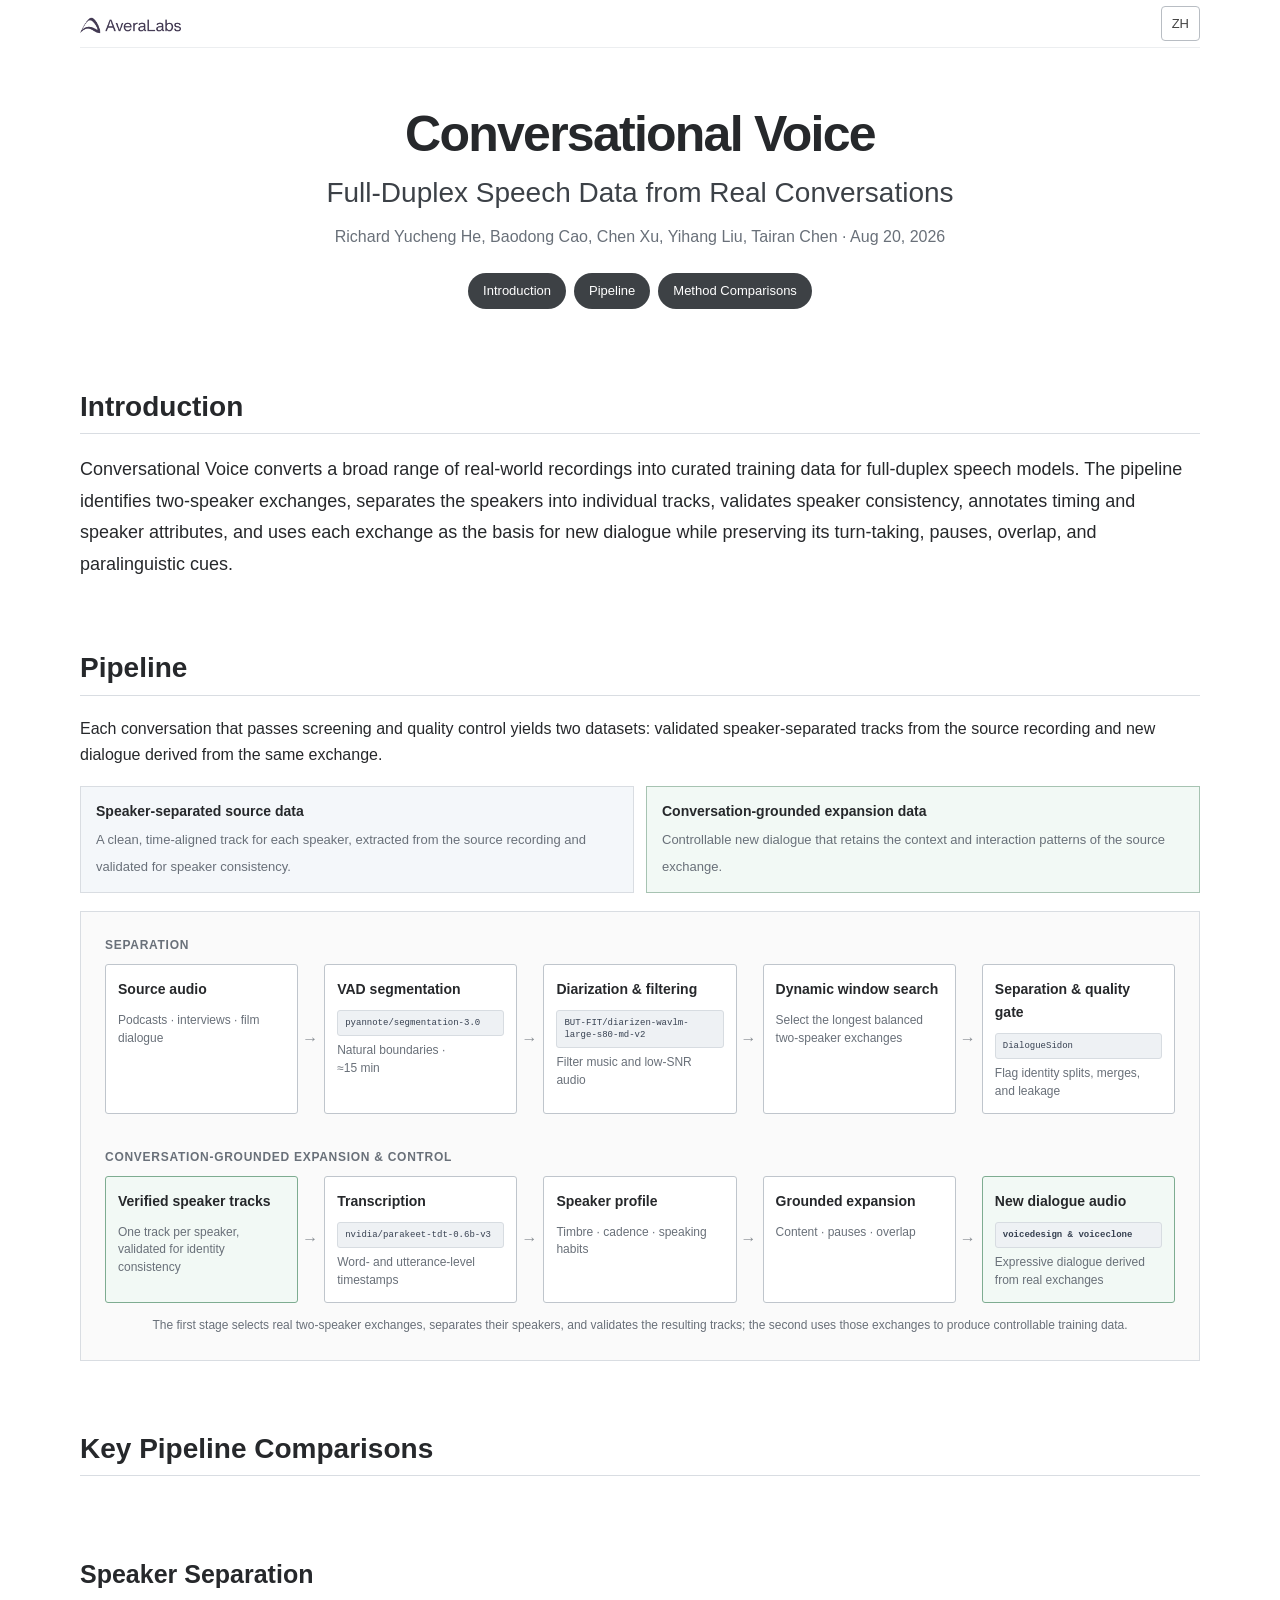
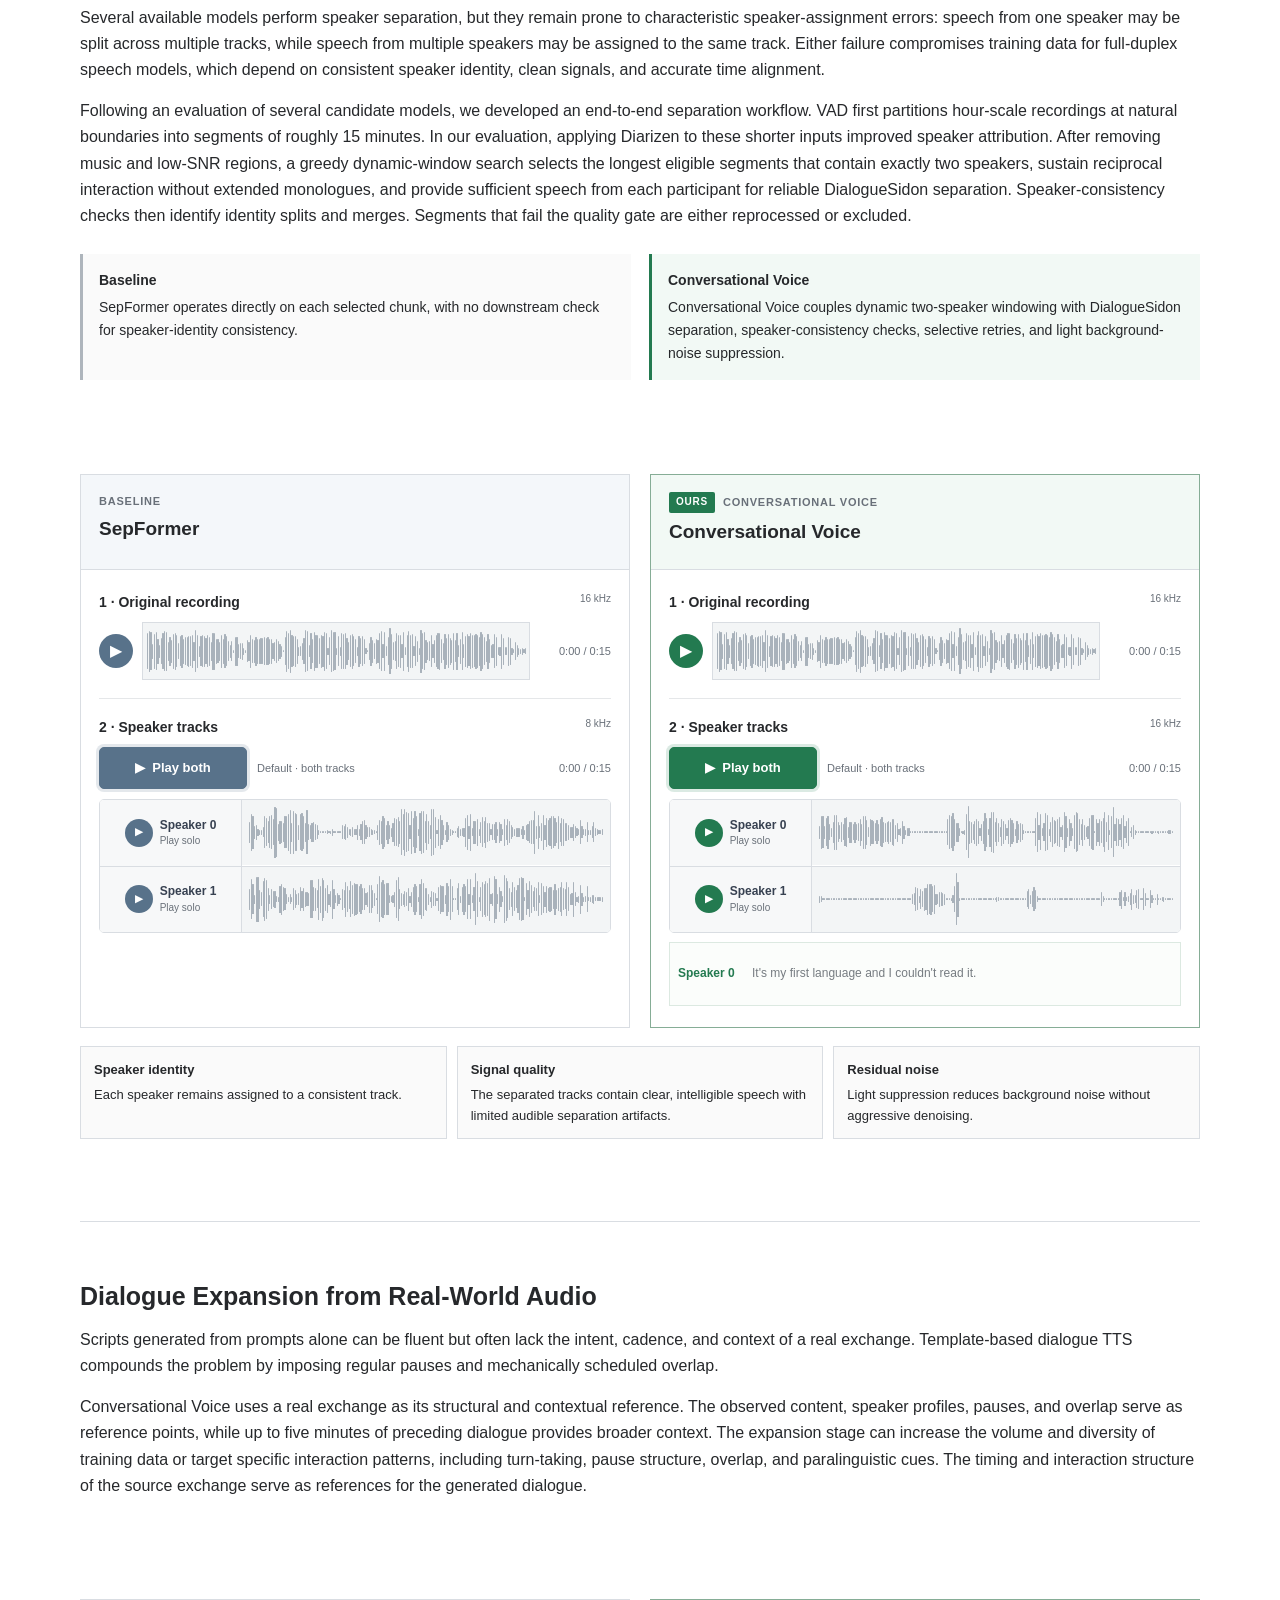
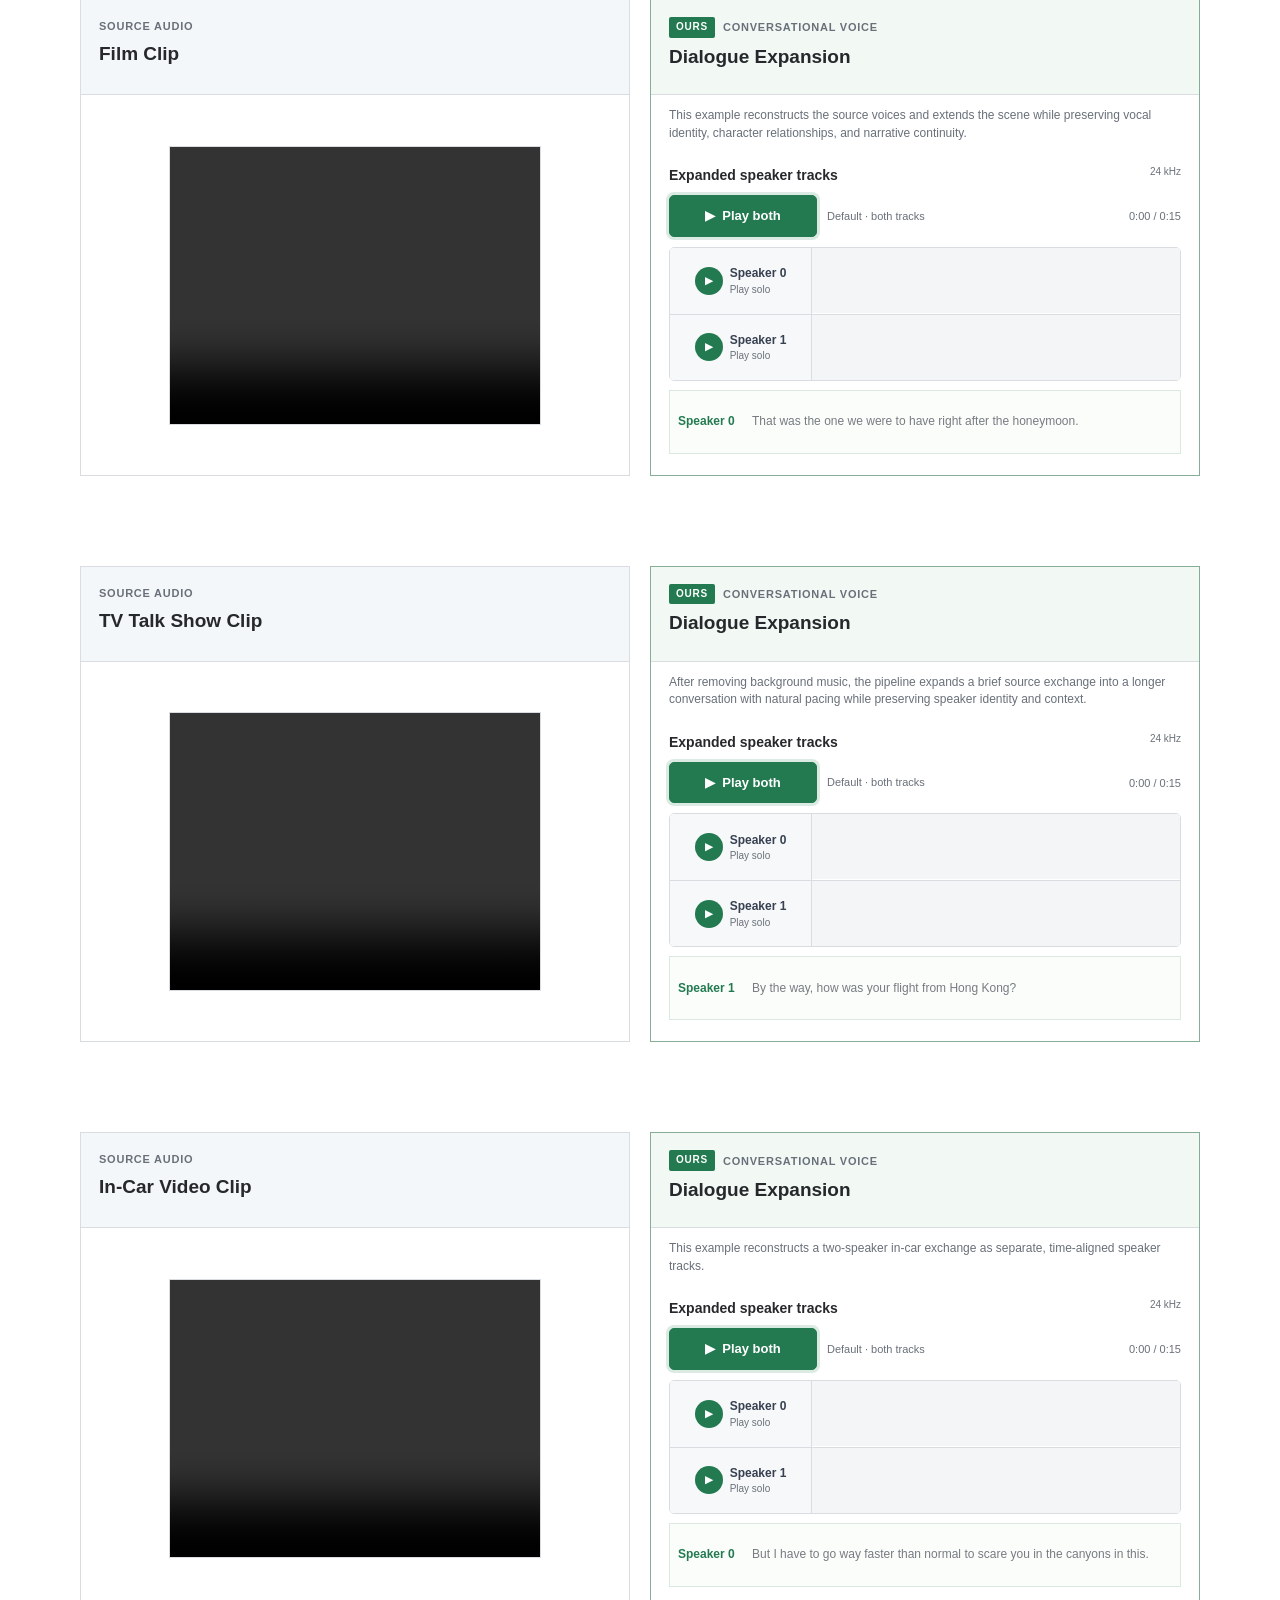
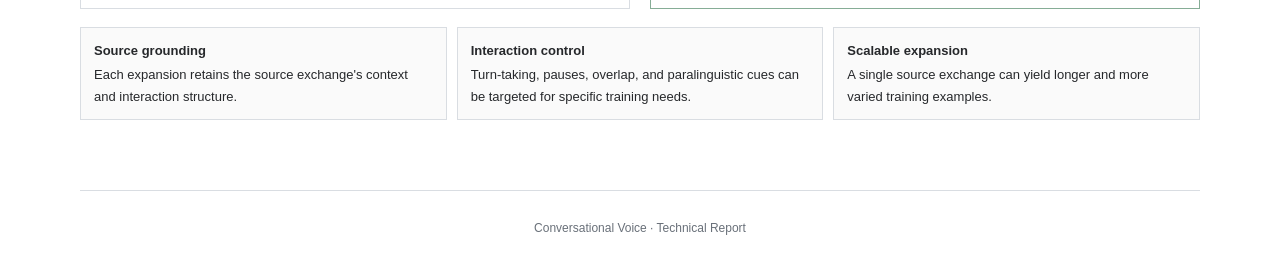
==== index.html @ 33b18f8d "Update index.html" ====
<!doctype html>
<!--
  Conversational Voice — static project page.
  Usage: open index.html directly in a modern browser. No build step is required.
  Audio assets live under assets/. CSS and JavaScript live under assets. Word alignment is embedded
  so the custom players work reliably from file:// URLs.
-->
<html lang="en">
  <head>
    <meta charset="UTF-8" />
    <meta name="viewport" content="width=device-width, initial-scale=1" />
    <meta name="description" content="Conversational Voice curates speaker-separated and expanded full-duplex speech data from real conversations." />
    <title>Conversational Voice</title>
    <link rel="stylesheet" href="assets/css/main.css" />
  </head>
  <body>
    <div class="container utility">
      <span class="brand-mark"><img src="assets/averalabs-logo.png" alt="AveraLabs" width="348" height="83" /></span>
      <button class="language-toggle" type="button" aria-label="切换为中文"><span class="en">ZH</span><span class="zh">EN</span></button>
    </div>

    <header class="container project-header">
      <h1><span class="title-line">Conversational Voice</span></h1>
      <p class="tagline"><span class="en">Full-Duplex Speech Data from Real Conversations</span><span class="zh">从真实对话构建全双工语音数据</span></p>
      <p class="meta">Richard Yucheng He, Baodong Cao, Chen Xu, Yihang Liu, Tairan Chen · Aug 20, 2026</p>
      <nav class="project-nav" aria-label="Project sections">
        <a href="#introduction"><span class="en">Introduction</span><span class="zh">介绍</span></a>
        <a href="#pipeline"><span class="en">Pipeline</span><span class="zh">流程</span></a>
        <a href="#examples"><span class="en">Method Comparisons</span><span class="zh">对比实例</span></a>
      </nav>
    </header>

    <main class="container">
      <section id="introduction">
        <h2><span class="en">Introduction</span><span class="zh">项目介绍</span></h2>
        <p class="lead en">Conversational Voice converts a broad range of real-world recordings into curated training data for full-duplex speech models. The pipeline identifies two-speaker exchanges, separates the speakers into individual tracks, validates speaker consistency, annotates timing and speaker attributes, and uses each exchange as the basis for new dialogue while preserving its turn-taking, pauses, overlap, and paralinguistic cues.</p>
        <p class="lead zh">Conversational Voice 将 podcast、电视采访和电影对白等长音频转化为全双工语音模型的高质量训练数据。管线发现真实的双人对谈，验证说话人纯净声轨，标注时序与 Persona，并在保留真实话轮、停顿、重叠和副语言行为的基础上进行扩写与重新演绎。</p>
      </section>

      <section id="pipeline">
        <h2><span class="en">Pipeline</span><span class="zh">处理流程</span></h2>
        <p class="pipeline-output-intro"><span class="en">Each conversation that passes screening and quality control yields two datasets: validated speaker-separated tracks from the source recording and new dialogue derived from the same exchange.</span><span class="zh">每段通过筛选与质检的对话经过完整管线后，会产出两组数据：一组是来自原始录音的高质量分离数据，另一组是以当前真实对话为基础的新生成的扩展数据。</span></p>
        <div class="pipeline-results">
          <div class="pipeline-result"><strong><span class="en">Speaker-separated source data</span><span class="zh">高质量分离数据</span></strong><span><span class="en">A clean, time-aligned track for each speaker, extracted from the source recording and validated for speaker consistency.</span><span class="zh">从原始录音中提取清晰、时间对齐且说话人纯净的独立声轨。</span></span></div>
          <div class="pipeline-result"><strong><span class="en">Conversation-grounded expansion data</span><span class="zh">基于对话的扩展数据</span></strong><span><span class="en">Controllable new dialogue that retains the context and interaction patterns of the source exchange.</span><span class="zh">基于同一真实对话的内容与互动模式，生成全新且可控的扩展对话数据。</span></span></div>
        </div>
        <figure class="pipeline-figure">
          <p class="lane-label"><span class="en">Separation</span><span class="zh">说话人分离</span></p>
          <div class="pipeline-lane">
            <div class="pipeline-node"><strong><span class="en">Source audio</span><span class="zh">长音频输入</span></strong><span><span class="en">Podcasts · interviews · film dialogue</span><span class="zh">Podcast · 访谈 · 影视对白</span></span></div>
            <div class="pipeline-node"><strong><span class="en">VAD segmentation</span><span class="zh">VAD 分片</span></strong><span><span class="en">Natural boundaries ·<br />≈15 min</span><span class="zh">自然边界 · 约 15 分钟</span></span><code class="model-name">pyannote/segmentation-3.0</code></div>
            <div class="pipeline-node"><strong><span class="en">Diarization & filtering</span><span class="zh">说话人识别与过滤</span></strong><span><span class="en">Filter music and low-SNR audio</span><span class="zh">剔除音乐和低 SNR</span></span><code class="model-name">BUT-FIT/diarizen-wavlm-large-s80-md-v2</code></div>
            <div class="pipeline-node"><strong><span class="en">Dynamic window search</span><span class="zh">动态窗口搜索</span></strong><span><span class="en">Select the longest balanced two-speaker exchanges</span><span class="zh">寻找尽可能长的高质量双人对话片段</span></span></div>
            <div class="pipeline-node gate"><strong><span class="en">Separation & quality gate</span><span class="zh">分离 + 质检重试</span></strong><span><span class="en">Flag identity splits, merges, and leakage</span><span class="zh">拒绝拆轨、并轨和串轨</span></span><code class="model-name">DialogueSidon</code></div>
          </div>
          <p class="lane-label"><span class="en">Conversation-grounded expansion & control</span><span class="zh">基于真实场景的扩写与定制</span></p>
          <div class="pipeline-lane">
            <div class="pipeline-node our-node"><strong><span class="en">Verified speaker tracks</span><span class="zh">已验证双轨</span></strong><span><span class="en">One track per speaker, validated for identity consistency</span><span class="zh">两个说话人的声音被分离到两个独立的声轨文件中</span></span></div>
            <div class="pipeline-node"><strong><span class="en">Transcription</span><span class="zh">转写</span></strong><span><span class="en">Word- and utterance-level timestamps</span><span class="zh">词级与话轮级时间戳</span></span><code class="model-name">nvidia/parakeet-tdt-0.6b-v3</code></div>
            <div class="pipeline-node"><strong><span class="en">Speaker profile</span><span class="zh">Persona 建模</span></strong><span><span class="en">Timbre · cadence · speaking habits</span><span class="zh">音色 · 节奏 · 表达习惯</span></span></div>
            <div class="pipeline-node"><strong><span class="en">Grounded expansion</span><span class="zh">有依据的扩写</span></strong><span><span class="en">Content · pauses · overlap</span><span class="zh">内容 · 停顿 · 重叠</span></span></div>
            <div class="pipeline-node our-node"><strong><span class="en">New dialogue audio</span><span class="zh">新对话音频</span></strong><span><span class="en">Expressive dialogue derived from real exchanges</span><span class="zh">基于真实对话生成的富有情感的对话</span></span><code class="model-name"><b>voicedesign &amp; voiceclone</b></code></div>
          </div>
          <figcaption><span class="en">The first stage selects real two-speaker exchanges, separates their speakers, and validates the resulting tracks; the second uses those exchanges to produce controllable training data.</span><span class="zh">管线先获得可靠的真实对话，再以其为依据进行可控的数据扩展。</span></figcaption>
        </figure>
      </section>

      <section id="examples">
        <h2><span class="en">Key Pipeline Comparisons</span><span class="zh">关键步骤对比</span></h2>
        <article class="step" id="separation">
          <h3><span class="en">Speaker Separation</span><span class="zh">说话人分离</span></h3>
          <div class="step-intro">
            <p class="en">Several available models perform speaker separation, but they remain prone to characteristic speaker-assignment errors: speech from one speaker may be split across multiple tracks, while speech from multiple speakers may be assigned to the same track. Either failure compromises training data for full-duplex speech models, which depend on consistent speaker identity, clean signals, and accurate time alignment.</p>
            <p class="zh">传统分离模型可能把同一个人拆到不同音轨、把两个人合入同一音轨，或者严重破坏语音质量。这类低质量分离结果基本无法用于全双工语音模型训练，因为稳定的说话人身份、清晰的人声和准确的时间对齐都是最基础的数据要求。</p>
            <p class="en">Following an evaluation of several candidate models, we developed an end-to-end separation workflow. VAD first partitions hour-scale recordings at natural boundaries into segments of roughly 15 minutes. In our evaluation, applying Diarizen to these shorter inputs improved speaker attribution. After removing music and low-SNR regions, a greedy dynamic-window search selects the longest eligible segments that contain exactly two speakers, sustain reciprocal interaction without extended monologues, and provide sufficient speech from each participant for reliable DialogueSidon separation. Speaker-consistency checks then identify identity splits and merges. Segments that fail the quality gate are either reprocessed or excluded.</p>
            <p class="zh">在分析并比较多个模型的特性后，我们将各自优势组合为一套协同工作的流程。首先利用 VAD 沿自然边界将小时级原始素材切分为约 15 分钟的片段，再交给 diarization 处理，从而提高 Diarizen 的说话人识别性能。完成音乐筛查和低 SNR 过滤后，系统通过动态窗口进行贪心搜索，捕获仅包含两位说话人、保持充分轮流互动且双方语音时长充足的最长高质量片段，以支持 Sidon 可靠分离。这些约束能够过滤大段单人独白，并为 Sidon 提供更均衡的两人语音依据。分离完成后，系统继续执行说话人一致性检查，检测同一个人被拆入不同音轨或两个人被合入同一音轨的情况。未通过检查的片段会被标记为分离质量异常，后续可重新执行分离或直接剔除。</p>
          </div>
          <div class="strategy-note">
            <div><strong><span class="en">Baseline</span><span class="zh">之前的方案</span></strong><p><span class="en">SepFormer operates directly on each selected chunk, with no downstream check for speaker-identity consistency.</span><span class="zh">SepFormer 直接分离选定片段，缺少后续的说话人身份一致性质量门。</span></p></div>
            <div><strong><span class="en">Conversational Voice</span><span class="zh">我们的优化</span></strong><p><span class="en">Conversational Voice couples dynamic two-speaker windowing with DialogueSidon separation, speaker-consistency checks, selective retries, and light background-noise suppression.</span><span class="zh">OUR 管线结合动态双人窗口、Sidon 分离、身份一致性检测、自动重试和轻量底噪过滤。</span></p></div>
          </div>

          <div class="comparison-grid">
            <section class="method-panel" aria-label="SepFormer baseline">
              <header class="method-header">
                <div class="method-kicker"><span class="en">Baseline</span><span class="zh">之前的方案</span></div>
                <h4>SepFormer</h4>
                <div class="source-path">assets/separation/separation-sepformer/</div>
              </header>
              <div class="audio-list">
                <div class="audio-case"><div class="audio-case-head"><h5><span class="en">1 · Original recording</span><span class="zh">1 · 原始录音</span></h5><span class="audio-format">16 kHz</span></div><div class="wave-player"><audio preload="metadata" src="assets/chunk.wav" data-en-label="SepFormer input: original recording" data-zh-label="SepFormer 输入：原始录音"></audio><div class="wave-controls"><button class="wave-play" type="button">▶</button><div class="waveform" role="slider" tabindex="0" aria-valuemin="0" aria-valuemax="100" aria-valuenow="0"></div><span class="wave-time">0:00 / 0:15</span></div></div><div class="source-path">assets/chunk.wav</div></div>
                <div class="audio-case dual-track-case">
                  <div class="audio-case-head"><h5><span class="en">2 · Speaker tracks</span><span class="zh">2 · 说话人双轨</span></h5><span class="audio-format">8 kHz</span></div>
                  <div class="dual-track-player" data-mode="both">
                    <audio preload="metadata" data-track-audio="speaker0" src="assets/separation/separation-sepformer/s0.wav"></audio>
                    <audio preload="metadata" data-track-audio="speaker1" src="assets/separation/separation-sepformer/s1.wav"></audio>
                    <audio preload="metadata" data-track-audio="both" src="assets/separation/separation-sepformer/seperated-and-mixed.wav"></audio>
                    <div class="dual-toolbar">
                      <button class="dual-play-both" type="button"><span class="dual-play-icon">▶</span><span class="dual-play-label">Play both</span></button>
                      <span class="dual-default-hint"><span class="en">Default · both tracks</span><span class="zh">默认 · 双轨同时播放</span></span>
                      <span class="dual-time">0:00 / 0:15</span>
                    </div>
                    <div class="dual-tracks">
                      <div class="dual-track" data-track="speaker0"><button class="track-play" type="button" data-track-button="speaker0"><span class="track-play-icon">▶</span><span class="track-play-label">Speaker 0 only</span></button><div class="dual-waveform" role="slider" tabindex="0" aria-valuemin="0" aria-valuemax="100" aria-valuenow="0"></div></div>
                      <div class="dual-track" data-track="speaker1"><button class="track-play" type="button" data-track-button="speaker1"><span class="track-play-icon">▶</span><span class="track-play-label">Speaker 1 only</span></button><div class="dual-waveform" role="slider" tabindex="0" aria-valuemin="0" aria-valuemax="100" aria-valuenow="0"></div></div>
                    </div>
                  </div>
                </div>
              </div>
            </section>

            <section class="method-panel our" aria-label="Conversational Voice separation result">
              <header class="method-header">
                <div class="method-kicker"><span class="our-badge">Ours</span><span>Conversational Voice</span></div>
                <h4>Conversational Voice</h4>
                <div class="source-path">assets/separation/separation-sidon-our/</div>
              </header>
              <div class="audio-list">
                <div class="audio-case"><div class="audio-case-head"><h5><span class="en">1 · Original recording</span><span class="zh">1 · 原始录音</span></h5><span class="audio-format">16 kHz</span></div><div class="wave-player"><audio preload="metadata" src="assets/chunk.wav" data-en-label="Conversational Voice input: original recording" data-zh-label="OUR 输入：原始录音"></audio><div class="wave-controls"><button class="wave-play" type="button">▶</button><div class="waveform" role="slider" tabindex="0" aria-valuemin="0" aria-valuemax="100" aria-valuenow="0"></div><span class="wave-time">0:00 / 0:15</span></div></div><div class="source-path">assets/chunk.wav</div></div>
                <div class="audio-case dual-track-case">
                  <div class="audio-case-head"><h5><span class="en">2 · Speaker tracks</span><span class="zh">2 · 说话人双轨</span></h5><span class="audio-format">16 kHz</span></div>
                  <div class="dual-track-player" data-mode="both" data-caption-source="separation">
                    <audio preload="metadata" data-track-audio="speaker0" src="assets/separation/separation-sidon-our/s0.wav"></audio>
                    <audio preload="metadata" data-track-audio="speaker1" src="assets/separation/separation-sidon-our/s1.wav"></audio>
                    <audio preload="metadata" data-track-audio="both" src="assets/separation/separation-sidon-our/seperated-and-mixed.wav"></audio>
                    <div class="dual-toolbar">
                      <button class="dual-play-both" type="button"><span class="dual-play-icon">▶</span><span class="dual-play-label">Play both</span></button>
                      <span class="dual-default-hint"><span class="en">Default · both tracks</span><span class="zh">默认 · 双轨同时播放</span></span>
                      <span class="dual-time">0:00 / 0:15</span>
                    </div>
                    <div class="dual-tracks">
                      <div class="dual-track" data-track="speaker0"><button class="track-play" type="button" data-track-button="speaker0"><span class="track-play-icon">▶</span><span class="track-play-label">Speaker 0 only</span></button><div class="dual-waveform" role="slider" tabindex="0" aria-valuemin="0" aria-valuemax="100" aria-valuenow="0"></div></div>
                      <div class="dual-track" data-track="speaker1"><button class="track-play" type="button" data-track-button="speaker1"><span class="track-play-icon">▶</span><span class="track-play-label">Speaker 1 only</span></button><div class="dual-waveform" role="slider" tabindex="0" aria-valuemin="0" aria-valuemax="100" aria-valuenow="0"></div></div>
                    </div>
                    <div class="live-caption dual-caption" aria-live="off"></div>
                  </div>
                </div>
              </div>
            </section>
          </div>
          <div class="finding-list">
            <div class="finding"><strong><span class="en">Speaker identity</span><span class="zh">身份一致性</span></strong><span class="en">Each speaker remains assigned to a consistent track.</span><span class="zh">OUR 将每个人稳定保留在独立声轨。</span></div>
            <div class="finding"><strong><span class="en">Signal quality</span><span class="zh">声学质量</span></strong><span class="en">The separated tracks contain clear, intelligible speech with limited audible separation artifacts.</span><span class="zh">分离后的声轨整体质量较好，语音清晰且分离伪影较少。</span></div>
            <div class="finding"><strong><span class="en">Residual noise</span><span class="zh">噪声控制</span></strong><span class="en">Light suppression reduces background noise without aggressive denoising.</span><span class="zh">OUR 同时过滤了部分底噪。</span></div>
          </div>
        </article>

        <article class="step" id="regeneration">
          <h3><span class="en">Dialogue Expansion from Real-World Audio</span><span class="zh">全双工对话生成</span></h3>
          <div class="step-intro">
            <p class="en">Scripts generated from prompts alone can be fluent but often lack the intent, cadence, and context of a real exchange. Template-based dialogue TTS compounds the problem by imposing regular pauses and mechanically scheduled overlap.</p>
            <p class="zh">纯提示词剧本可能听起来流畅却较为泛化，因为它没有继承真实交流中的动机、节奏和上下文；模板化 Dialogue TTS 又容易产生规律的停顿和机械插入的 overlap。</p>
            <p class="en">Conversational Voice uses a real exchange as its structural and contextual reference. The observed content, speaker profiles, pauses, and overlap serve as reference points, while up to five minutes of preceding dialogue provides broader context. The expansion stage can increase the volume and diversity of training data or target specific interaction patterns, including turn-taking, pause structure, overlap, and paralinguistic cues. The timing and interaction structure of the source exchange serve as references for the generated dialogue.</p>
            <p class="zh">OUR 方法以真实对话为依据，基于其中已观测到的内容、Persona、停顿与重叠进行扩写，并进一步观察此前 5 分钟的对话历史以获得更多上下文。对话扩写阶段具备很大的自由度与可控性：既可以扩写对话，大幅增加训练数据的规模与多样性；也可以针对具体训练要求，定制话轮节奏、停顿、重叠、副语言表现及其他数据特征。最终生成的对话仍以真实交流中的时序与互动模式为依据。</p>
          </div>
          <div class="comparison-grid">
            <section class="method-panel video-panel" aria-label="Source film clip">
              <header class="method-header"><div class="method-kicker"><span class="en">Source audio</span><span class="zh">原始音频</span></div><h4><span class="en">Film Clip</span><span class="zh">原始电影</span></h4></header>
              <div class="video-case">
                <video controls playsinline preload="metadata" aria-label="Source film clip">
                  <source src="assets/regeneration/old-movie/source.mp4" type="video/mp4" />
                  <span class="en">Your browser does not support MP4 video playback.</span>
                  <span class="zh">当前浏览器不支持 MP4 视频播放。</span>
                </video>
              </div>
            </section>
            <section class="method-panel our" aria-label="Conversational Voice dialogue expansion for the film clip">
              <header class="method-header"><div class="method-kicker"><span class="our-badge">Ours</span><span>Conversational Voice</span></div><h4><span class="en">Dialogue Expansion</span><span class="zh">MiMo 对话重生成</span></h4></header>
              <p class="sample-context"><span class="en">This example reconstructs the source voices and extends the scene while preserving vocal identity, character relationships, and narrative continuity.</span><span class="zh">在提升整体音质的基础上，该重生成结果重建原始声音并自然扩展场景，同时保持人物声线、角色关系与剧情脉络的一致性。</span></p>
              <div class="audio-list">
                <div class="audio-case dual-track-case">
                  <div class="audio-case-head"><h5><span class="en">Expanded speaker tracks</span><span class="zh">OUR 说话人双轨</span></h5><span class="audio-format">24 kHz</span></div>
                  <div class="dual-track-player" data-mode="both" data-caption-source="regeneration" data-caption-prefix="regen" data-reconstruction-end="24.3" data-transcript-url="assets/regeneration/old-movie/transcript.json?v=20260811a" data-alignment-url="assets/regeneration/old-movie/word-alignment.json?v=20260811a">
                    <audio preload="metadata" data-track-audio="speaker0" src="assets/regeneration/old-movie/speaker-0.wav?v=20260811a"></audio>
                    <audio preload="metadata" data-track-audio="speaker1" src="assets/regeneration/old-movie/speaker-1.wav?v=20260811a"></audio>
                    <audio preload="metadata" data-track-audio="both" src="assets/regeneration/old-movie/combined.wav?v=20260811a"></audio>
                    <div class="dual-toolbar">
                      <button class="dual-play-both" type="button"><span class="dual-play-icon">▶</span><span class="dual-play-label">Play both</span></button>
                      <span class="dual-default-hint"><span class="en">Default · both tracks</span><span class="zh">默认 · 双轨同时播放</span></span>
                      <span class="dual-time">0:00 / 0:19</span>
                    </div>
                    <div class="dual-tracks">
                      <div class="dual-track" data-track="speaker0"><button class="track-play" type="button" data-track-button="speaker0"><span class="track-play-icon">▶</span><span class="track-play-label">Speaker 0 only</span></button><div class="dual-waveform" role="slider" tabindex="0" aria-valuemin="0" aria-valuemax="100" aria-valuenow="0"></div></div>
                      <div class="dual-track" data-track="speaker1"><button class="track-play" type="button" data-track-button="speaker1"><span class="track-play-icon">▶</span><span class="track-play-label">Speaker 1 only</span></button><div class="dual-waveform" role="slider" tabindex="0" aria-valuemin="0" aria-valuemax="100" aria-valuenow="0"></div></div>
                    </div>
                    <div class="live-caption dual-caption" aria-live="off"></div>
                  </div>
                </div>
              </div>
            </section>
          </div>
          <div class="comparison-grid">
            <section class="method-panel video-panel" aria-label="Source TV talk show clip">
              <header class="method-header"><div class="method-kicker"><span class="en">Source audio</span><span class="zh">原始音频</span></div><h4><span class="en">TV Talk Show Clip</span><span class="zh">原始电视访谈</span></h4></header>
              <div class="video-case">
                <video controls playsinline preload="metadata" aria-label="Source TV talk show clip">
                  <source src="assets/regeneration/tv-talk-show/source.mp4?v=20260811a" type="video/mp4" />
                  <span class="en">Your browser does not support MP4 video playback.</span>
                  <span class="zh">当前浏览器不支持 MP4 视频播放。</span>
                </video>
              </div>
            </section>
            <section class="method-panel our" aria-label="Conversational Voice dialogue expansion for the TV talk show clip">
              <header class="method-header"><div class="method-kicker"><span class="our-badge">Ours</span><span>Conversational Voice</span></div><h4><span class="en">Dialogue Expansion</span><span class="zh">MiMo 对话重生成</span></h4></header>
              <p class="sample-context"><span class="en">After removing background music, the pipeline expands a brief source exchange into a longer conversation with natural pacing while preserving speaker identity and context.</span><span class="zh">在去除背景音乐后，该重生成结果将简短的源对话扩展为更长、节奏自然的交流，同时保持说话人身份与对话上下文的一致性。</span></p>
              <div class="audio-list">
                <div class="audio-case dual-track-case">
                  <div class="audio-case-head"><h5><span class="en">Expanded speaker tracks</span><span class="zh">OUR 说话人双轨</span></h5><span class="audio-format">24 kHz</span></div>
                  <div class="dual-track-player" data-mode="both" data-caption-source="regeneration" data-caption-prefix="regen-our-1" data-reconstruction-end="18.3" data-transcript-url="assets/regeneration/tv-talk-show/transcript.json?v=20260811b" data-alignment-url="assets/regeneration/tv-talk-show/word-alignment.json?v=20260811b">
                    <audio preload="metadata" data-track-audio="speaker0" src="assets/regeneration/tv-talk-show/speaker-0.wav?v=20260811b"></audio>
                    <audio preload="metadata" data-track-audio="speaker1" src="assets/regeneration/tv-talk-show/speaker-1.wav?v=20260811b"></audio>
                    <audio preload="metadata" data-track-audio="both" src="assets/regeneration/tv-talk-show/combined.wav?v=20260811b"></audio>
                    <div class="dual-toolbar">
                      <button class="dual-play-both" type="button"><span class="dual-play-icon">▶</span><span class="dual-play-label">Play both</span></button>
                      <span class="dual-default-hint"><span class="en">Default · both tracks</span><span class="zh">默认 · 双轨同时播放</span></span>
                      <span class="dual-time">0:00 / 2:20</span>
                    </div>
                    <div class="dual-tracks">
                      <div class="dual-track" data-track="speaker0"><button class="track-play" type="button" data-track-button="speaker0"><span class="track-play-icon">▶</span><span class="track-play-label">Speaker 0 only</span></button><div class="dual-waveform" role="slider" tabindex="0" aria-valuemin="0" aria-valuemax="100" aria-valuenow="0"></div></div>
                      <div class="dual-track" data-track="speaker1"><button class="track-play" type="button" data-track-button="speaker1"><span class="track-play-icon">▶</span><span class="track-play-label">Speaker 1 only</span></button><div class="dual-waveform" role="slider" tabindex="0" aria-valuemin="0" aria-valuemax="100" aria-valuenow="0"></div></div>
                    </div>
                    <div class="live-caption dual-caption" aria-live="off"></div>
                  </div>
                </div>
              </div>
            </section>
          </div>
          <div class="comparison-grid">
            <section class="method-panel video-panel" aria-label="Source in-car video clip">
              <header class="method-header"><div class="method-kicker"><span class="en">Source audio</span><span class="zh">原始音频</span></div><h4><span class="en">In-Car Video Clip</span><span class="zh">原始 YouTube 视频</span></h4></header>
              <div class="video-case">
                <video controls playsinline preload="metadata" aria-label="Source in-car video clip">
                  <source src="assets/regeneration/youtube-car-video/source.mp4?v=20260813a" type="video/mp4" />
                  <span class="en">Your browser does not support MP4 video playback.</span>
                  <span class="zh">当前浏览器不支持 MP4 视频播放。</span>
                </video>
              </div>
            </section>
            <section class="method-panel our" aria-label="Conversational Voice dialogue expansion for the in-car clip">
              <header class="method-header"><div class="method-kicker"><span class="our-badge">Ours</span><span>Conversational Voice</span></div><h4><span class="en">Dialogue Expansion</span><span class="zh">MiMo 对话重生成</span></h4></header>
              <p class="sample-context"><span class="en">This example reconstructs a two-speaker in-car exchange as separate, time-aligned speaker tracks.</span><span class="zh">该示例重建了一段车内双人对话，并提供独立说话人声轨与时间对齐字幕。</span></p>
              <div class="audio-list">
                <div class="audio-case dual-track-case">
                  <div class="audio-case-head"><h5><span class="en">Expanded speaker tracks</span><span class="zh">OUR 说话人双轨</span></h5><span class="audio-format">24 kHz</span></div>
                  <div class="dual-track-player" data-mode="both" data-caption-source="regeneration" data-caption-prefix="regen-car" data-reconstruction-end="32.725" data-transcript-url="assets/regeneration/youtube-car-video/transcript.json?v=20260813a" data-alignment-url="assets/regeneration/youtube-car-video/word-alignment.json?v=20260813a">
                    <audio preload="metadata" data-track-audio="speaker0" src="assets/regeneration/youtube-car-video/speaker-0.wav?v=20260813b"></audio>
                    <audio preload="metadata" data-track-audio="speaker1" src="assets/regeneration/youtube-car-video/speaker-1.wav?v=20260813b"></audio>
                    <audio preload="metadata" data-track-audio="both" src="assets/regeneration/youtube-car-video/combined.wav?v=20260813b"></audio>
                    <div class="dual-toolbar">
                      <button class="dual-play-both" type="button"><span class="dual-play-icon">▶</span><span class="dual-play-label">Play both</span></button>
                      <span class="dual-default-hint"><span class="en">Default · both tracks</span><span class="zh">默认 · 双轨同时播放</span></span>
                      <span class="dual-time">0:00 / 2:17</span>
                    </div>
                    <div class="dual-tracks">
                      <div class="dual-track" data-track="speaker0"><button class="track-play" type="button" data-track-button="speaker0"><span class="track-play-icon">▶</span><span class="track-play-label">Speaker 0 only</span></button><div class="dual-waveform" role="slider" tabindex="0" aria-valuemin="0" aria-valuemax="100" aria-valuenow="0"></div></div>
                      <div class="dual-track" data-track="speaker1"><button class="track-play" type="button" data-track-button="speaker1"><span class="track-play-icon">▶</span><span class="track-play-label">Speaker 1 only</span></button><div class="dual-waveform" role="slider" tabindex="0" aria-valuemin="0" aria-valuemax="100" aria-valuenow="0"></div></div>
                    </div>
                    <div class="live-caption dual-caption" aria-live="off"></div>
                  </div>
                </div>
              </div>
            </section>
          </div>
          <div class="finding-list">
            <div class="finding"><strong><span class="en">Source grounding</span><span class="zh">真实场景依据</span></strong><span class="en">Each expansion retains the source exchange's context and interaction structure.</span><span class="zh">OUR 保留源对话的上下文与互动模式。</span></div>
            <div class="finding"><strong><span class="en">Interaction control</span><span class="zh">可控互动</span></strong><span class="en">Turn-taking, pauses, overlap, and paralinguistic cues can be targeted for specific training needs.</span><span class="zh">OUR 支持定制话轮、停顿、重叠与副语言表现。</span></div>
            <div class="finding"><strong><span class="en">Scalable expansion</span><span class="zh">可扩展的数据增强</span></strong><span class="en">A single source exchange can yield longer and more varied training examples.</span><span class="zh">OUR 将真实对话扩展为更长、更多样的训练数据。</span></div>
          </div>
        </article>
      </section>

    </main>








    <footer class="container">Conversational Voice · Technical Report</footer>

    <script id="alignment-data" type="application/json">{"0":[{"w":"It's","s":0.0,"e":0.24},{"w":"my","s":0.24,"e":0.4},{"w":"first","s":0.4,"e":0.56},{"w":"language","s":0.56,"e":0.96},{"w":"and","s":0.96,"e":1.12},{"w":"I","s":1.12,"e":1.2},{"w":"couldn't","s":1.2,"e":1.44},{"w":"read","s":1.44,"e":1.6},{"w":"it.","s":1.6,"e":1.76},{"w":"That's","s":1.84,"e":2.08},{"w":"when","s":2.08,"e":2.16},{"w":"I","s":2.16,"e":2.24},{"w":"was","s":2.24,"e":2.4},{"w":"like,","s":2.4,"e":2.48},{"w":"I","s":2.64,"e":2.8},{"w":"need","s":2.8,"e":2.88},{"w":"to","s":2.88,"e":3.04},{"w":"go","s":3.04,"e":3.2},{"w":"back","s":3.2,"e":3.36},{"w":"in","s":3.36,"e":3.68},{"w":"touch.","s":3.68,"e":4.32},{"w":"Yeah,","s":5.12,"e":5.44},{"w":"I,","s":5.52,"e":5.6},{"w":"I","s":6.08,"e":6.16},{"w":"have","s":6.24,"e":6.32},{"w":"to","s":6.48,"e":6.64},{"w":"give","s":6.64,"e":6.8},{"w":"it","s":6.8,"e":6.88},{"w":"to","s":6.88,"e":7.04},{"w":"my","s":7.04,"e":7.2},{"w":"dad","s":7.2,"e":7.52},{"w":"to","s":7.52,"e":7.76},{"w":"translate","s":7.76,"e":8.24},{"w":"it","s":8.24,"e":8.4},{"w":"for","s":8.4,"e":8.64},{"w":"me.","s":8.64,"e":8.8},{"w":"And","s":9.04,"e":9.28},{"w":"my","s":9.28,"e":9.44},{"w":"dad's","s":9.44,"e":9.84},{"w":"reading","s":9.84,"e":10.16},{"w":"my","s":10.16,"e":10.32},{"w":"childhood","s":10.32,"e":10.8},{"w":"diary","s":10.8,"e":11.2},{"w":"just","s":11.28,"e":11.44},{"w":"laughing.","s":11.44,"e":11.76},{"w":"Like","s":11.84,"e":12.0},{"w":"haha,","s":12.0,"e":12.5},{"w":"haha","s":12.5,"e":14}],"1":[{"w":"Okay.","s":0.16,"e":0.24},{"w":"and","s":3.685,"e":3.845},{"w":"get","s":4.005,"e":4.245},{"w":"somebody","s":4.245,"e":4.565},{"w":"to","s":4.565,"e":4.645},{"w":"read","s":4.645,"e":4.965},{"w":"it","s":4.965,"e":5.125},{"w":"to","s":5.125,"e":5.285},{"w":"you.","s":5.285,"e":5.445},{"w":"Yeah.","s":5.685,"e":5.925},{"w":"It's","s":8.689,"e":9.169},{"w":"you.","s":9.169,"e":9.409}]}</script>

    <script id="transcript-data" type="application/json">{"0":[{"s":0.0,"e":1.76,"text":"It's my first language and I couldn't read it."},{"s":1.84,"e":4.32,"text":"That's when I was like, I need to go back in touch."},{"s":5.12,"e":8.8,"text":"Yeah, I, I have to give it to my dad to translate it for me."},{"s":9.04,"e":11.76,"text":"And my dad's reading my childhood diary just laughing."},{"s":11.84,"e":14.0,"text":"Like, haha, haha"}],"1":[{"s":3.685,"e":5.445,"text":"and get somebody to read it to you."},{"s":5.685,"e":5.925,"text":"Yeah."},{"s":8.689,"e":9.409,"text":"It's you."}]}</script>

    <script src="assets/js/main.js"></script>
  </body>
</html>
---- assets/css/main.css ----
/* Main project page: tokens, page shell, content components, media players, and responsive rules. */

/* Design tokens */

:root {
  --text: #26282b;
  --muted: #697079;
  --border: #d9dde2;
  --surface: #fff;
  --surface-subtle: #fafafa;
  --on-accent: #fff;
  --soft: #f6f7f8;
  --baseline: #58728a;
  --baseline-soft: #f4f7fa;
  --our: #237a50;
  --our-soft: #f2f9f5;
  --active: #f5d76e;
  --content-max-width: 1120px;
  --font-sans: -apple-system, BlinkMacSystemFont, "Segoe UI", Arial, sans-serif;
  --font-mono: ui-monospace, SFMono-Regular, Menlo, Consolas, monospace;
}

/* Base and language visibility */

* {
  box-sizing: border-box;
}
html {
  scroll-behavior: smooth;
}
body {
  margin: 0;
  color: var(--text);
  background: var(--surface);
  font-family: var(--font-sans);
  font-size: 16px;
  line-height: 1.65;
}
button {
  font: inherit;
}
.container {
  width: min(calc(100% - 32px), var(--content-max-width));
  margin: 0 auto;
}
.zh {
  display: none;
}
html[lang="zh-CN"] .en {
  display: none;
}
html[lang="zh-CN"] .zh {
  display: inline;
}
html[lang="zh-CN"] p.zh {
  display: block;
}

/* Site header and navigation */

.utility {
  min-height: 48px;
  display: flex;
  justify-content: space-between;
  align-items: center;
  gap: 12px;
  border-bottom: 1px solid #eceef0;
}
.brand-mark {
  display: flex;
  align-items: center;
}
.brand-mark img {
  display: block;
  height: 24px;
  width: auto;
}
.language-toggle {
  padding: 6px 10px;
  color: #444;
  background: var(--surface);
  border: 1px solid #b8bdc3;
  border-radius: 4px;
  cursor: pointer;
  font-size: 13px;
}

.project-header {
  padding: 58px 0 46px;
  text-align: center;
}
.project-header h1 {
  max-width: 860px;
  margin: 0 auto 12px;
  font-size: clamp(35px, 4vw, 50px);
  line-height: 1.14;
  letter-spacing: -.035em;
  font-weight: 650;
}
.title-line {
  display: block;
}
.project-header .tagline {
  max-width: 720px;
  margin: 0 auto 12px;
  font-size: clamp(21px, 2.4vw, 28px);
  line-height: 1.32;
  color: #3c4147;
}
.project-header .meta {
  margin: 0;
  color: var(--muted);
}
.project-nav {
  display: flex;
  flex-wrap: wrap;
  justify-content: center;
  gap: 8px;
  margin-top: 23px;
}
.project-nav a {
  padding: 7px 15px;
  color: var(--on-accent);
  background: #3d4145;
  border-radius: 20px;
  text-decoration: none;
  font-size: 13px;
}

/* Content shell and typography */

main {
  padding-bottom: 70px;
}
section {
  margin-top: 70px;
  scroll-margin-top: 18px;
}
main > section:first-child {
  margin-top: 34px;
}
section > h2 {
  margin: 0 0 20px;
  padding-bottom: 8px;
  border-bottom: 1px solid var(--border);
  font-size: 28px;
  line-height: 1.3;
  font-weight: 600;
}
p {
  margin: 0 0 14px;
}
.lead {
  font-size: 18px;
  line-height: 1.75;
}
.note {
  color: var(--muted);
  font-size: 13px;
}

/* Pipeline overview */

.pipeline-figure {
  margin: 0;
  padding: 24px;
  background: var(--surface-subtle);
  border: 1px solid var(--border);
}
.pipeline-results {
  display: grid;
  grid-template-columns: 1fr 1fr;
  gap: 12px;
  margin: 0 0 18px;
}
.pipeline-output-intro {
  margin: 0 0 18px;
}
.pipeline-result {
  padding: 13px 15px;
  border: 1px solid var(--border);
}
.pipeline-result:first-child {
  background: var(--baseline-soft);
}
.pipeline-result:last-child {
  background: var(--our-soft);
  border-color: #a7c3b2;
}
.pipeline-result strong {
  display: block;
  margin-bottom: 3px;
  font-size: 14px;
}
.pipeline-result span span, .pipeline-result > span {
  color: var(--muted);
  font-size: 13px;
}
.pipeline-lane {
  display: grid;
  grid-template-columns: repeat(5, 1fr);
  gap: 26px;
  align-items: stretch;
}
.pipeline-lane + .pipeline-lane {
  margin-top: 34px;
}
.pipeline-node {
  position: relative;
  display: flex;
  flex-direction: column;
  min-height: 106px;
  padding: 13px 12px;
  background: var(--surface);
  border: 1px solid #bfc5cc;
  border-radius: 3px;
}
.pipeline-node:not(:last-child)::after {
  content: "→";
  position: absolute;
  top: 50%;
  right: -21px;
  color: #8a8f95;
  transform: translateY(-50%);
}
.pipeline-node strong {
  display: block;
  margin-bottom: 5px;
  font-size: 14px;
}
.pipeline-node span span, .pipeline-node > span {
  color: var(--muted);
  font-size: 12px;
  line-height: 1.45;
}
.pipeline-node > strong {
  order: 0;
}
.pipeline-node > span {
  order: 2;
  margin-top: 6px;
}
.model-name {
  order: 1;
  display: block;
  margin-top: 4px;
  padding: 6px 7px;
  color: #374151;
  background: #eef1f4;
  border: 1px solid #d7dce1;
  border-radius: 3px;
  font-family: var(--font-mono);
  font-size: 9px;
  font-weight: 500;
  line-height: 1.35;
  overflow-wrap: anywhere;
}
.model-name + .model-name {
  margin-top: 4px;
}
.pipeline-node.our-node {
  background: var(--our-soft);
  border-color: #7eac91;
}
.lane-label {
  margin: 0 0 8px;
  color: var(--muted);
  font-size: 12px;
  font-weight: 700;
  letter-spacing: .06em;
  text-transform: uppercase;
}
.pipeline-lane + .lane-label {
  margin-top: 34px;
}
figcaption {
  margin-top: 13px;
  color: var(--muted);
  font-size: 12px;
  text-align: center;
}

/* Process steps and comparison panels */

.step {
  margin-top: 82px;
}
.step + .step {
  padding-top: 58px;
  border-top: 1px solid var(--border);
}
.step h3 {
  margin: 0 0 14px;
  font-size: 25px;
  line-height: 1.3;
}
.strategy-note {
  display: grid;
  grid-template-columns: 1fr 1fr;
  gap: 18px;
  margin: 24px 0;
}
.strategy-note > div {
  padding: 15px 16px;
  border-left: 3px solid #aeb5bc;
  background: var(--surface-subtle);
}
.strategy-note > div:last-child {
  border-left-color: var(--our);
  background: var(--our-soft);
}
.strategy-note strong {
  display: block;
  margin-bottom: 4px;
  font-size: 14px;
}
.strategy-note p {
  margin: 0;
  font-size: 14px;
}

.comparison-grid {
  display: grid;
  grid-template-columns: 1fr 1fr;
  gap: 20px;
  align-items: stretch;
}
#regeneration .step-intro + .comparison-grid {
  margin-top: 30px;
}
#regeneration .comparison-grid + .comparison-grid {
  margin-top: 20px;
}
.method-panel {
  min-width: 0;
  border: 1px solid var(--border);
}
.method-panel.our {
  border-color: #86ad96;
}
.method-header {
  padding: 17px 18px;
  background: var(--baseline-soft);
  border-bottom: 1px solid var(--border);
}
.method-panel.our .method-header {
  background: var(--our-soft);
}
.method-kicker {
  display: flex;
  align-items: center;
  gap: 8px;
  margin-bottom: 3px;
  color: var(--muted);
  font-size: 11px;
  font-weight: 700;
  letter-spacing: .07em;
  text-transform: uppercase;
}
.our-badge {
  padding: 2px 7px;
  color: var(--on-accent);
  background: var(--our);
  border-radius: 2px;
  font-size: 10px;
  font-weight: 800;
}
.method-header h4 {
  margin: 0 0 5px;
  font-size: 19px;
}
.source-path {
  color: #596169;
  font-family: var(--font-mono);
  font-size: 10px;
  overflow-wrap: anywhere;
}
#separation .source-path, #regeneration .source-path {
  display: none;
}
.audio-list {
  padding: 4px 18px 18px;
}
.audio-case {
  padding: 17px 0;
  border-bottom: 1px solid #e5e7e9;
}
.audio-case:last-child {
  border-bottom: 0;
}
.audio-case-head {
  display: flex;
  justify-content: space-between;
  gap: 12px;
  margin-bottom: 8px;
}
.audio-case h5 {
  margin: 0;
  font-size: 14px;
}
.audio-format {
  color: var(--muted);
  font-size: 10px;
}

.sample-context {
  min-height: 48px;
  margin: 0;
  padding: 12px 18px 0;
  color: var(--muted);
  font-size: 12px;
  line-height: 1.45;
}
.method-panel.video-panel {
  display: flex;
  flex-direction: column;
}
.video-case {
  flex: 1;
  display: grid;
  place-items: center;
  padding: 18px;
}
.video-case video {
  display: block;
  width: min(100%, 372px);
  margin: 0;
  aspect-ratio: 4 / 3;
  background: #111;
  border: 1px solid var(--border);
  object-fit: contain;
}

/* Single-track audio player */

.wave-player {
  display: flex;
  flex-direction: column;
}
.wave-player audio {
  display: none;
}
.wave-controls {
  display: grid;
  grid-template-columns: 34px minmax(0, 1fr) 72px;
  gap: 9px;
  align-items: center;
}
.wave-play {
  width: 34px;
  height: 34px;
  padding: 0;
  color: var(--on-accent);
  background: var(--baseline);
  border: 0;
  border-radius: 50%;
  cursor: pointer;
}
.method-panel.our .wave-play {
  background: var(--our);
}
.wave-play:disabled {
  cursor: not-allowed;
  opacity: .45;
}
.waveform {
  height: 58px;
  position: relative;
  display: flex;
  align-items: center;
  gap: .5px;
  padding: 5px 4px;
  overflow: hidden;
  background: #f3f5f6;
  border: 1px solid var(--border);
  cursor: pointer;
}
.waveform span {
  flex: 1 1 0;
  min-width: .5px;
  max-height: 100%;
  background: #a9b2bb;
  border-radius: .5px;
}
.waveform span.played {
  background: var(--baseline);
}
.method-panel.our .waveform span.played {
  background: var(--our);
}
.waveform::after,
.dual-waveform::after {
  content: "";
  position: absolute;
  z-index: 2;
  top: 0;
  bottom: 0;
  left: var(--playhead-position, 0%);
  width: 1px;
  background: #e0a800;
  box-shadow: 0 0 3px rgba(224, 168, 0, .65);
  opacity: 0;
  pointer-events: none;
  transform: translateX(-.5px);
}
.waveform.is-playing::after,
.dual-waveform.is-playing::after {
  opacity: 1;
}
.wave-time {
  color: var(--muted);
  font-size: 11px;
  font-variant-numeric: tabular-nums;
  text-align: right;
}

/* Dual-track audio player */

.dual-track-case {
  padding-bottom: 3px;
}
.dual-track-player {
  width: 100%;
  min-width: 0;
  max-width: 100%;
}
.dual-track-player audio {
  display: none;
}
.dual-toolbar {
  display: flex;
  align-items: center;
  gap: 10px;
  margin-bottom: 10px;
}
.dual-play-both,
.track-play {
  display: inline-flex;
  align-items: center;
  justify-content: center;
  gap: 7px;
  border: 1px solid var(--baseline);
  border-radius: 5px;
  cursor: pointer;
  font-weight: 700;
}
.dual-play-both {
  min-width: 148px;
  padding: 9px 13px;
  color: var(--on-accent);
  background: var(--baseline);
  font-size: 13px;
}
.method-panel.our .dual-play-both {
  border-color: var(--our);
  background: var(--our);
}
.dual-play-both.is-active {
  box-shadow: 0 0 0 3px rgb(88 114 138 / 16%);
}
.method-panel.our .dual-play-both.is-active {
  box-shadow: 0 0 0 3px rgb(35 122 80 / 16%);
}
.dual-default-hint {
  color: var(--muted);
  font-size: 11px;
  line-height: 1.35;
}
.dual-time {
  margin-left: auto;
  color: var(--muted);
  font-size: 11px;
  font-variant-numeric: tabular-nums;
  white-space: nowrap;
}
.dual-tracks {
  border: 1px solid var(--border);
  border-radius: 5px;
  overflow: hidden;
}
.dual-track {
  display: grid;
  grid-template-columns: 142px minmax(0, 1fr);
  align-items: stretch;
  min-height: 66px;
  background: var(--surface);
}
.dual-track + .dual-track {
  border-top: 1px solid var(--border);
}
.track-play {
  width: 100%;
  padding: 9px 10px;
  color: #374151;
  background: #f7f8f9;
  border: 0;
  border-right: 1px solid var(--border);
  border-radius: 0;
  font-size: 12px;
  text-align: left;
}
.track-play:hover {
  background: #eef2f5;
}
.track-play.is-active {
  color: #283b4c;
  background: #edf2f6;
}
.method-panel.our .track-play.is-active {
  color: #185c3b;
  background: #edf7f1;
}
.track-play-icon {
  width: 28px;
  height: 28px;
  flex: 0 0 28px;
  display: inline-flex;
  align-items: center;
  justify-content: center;
  color: var(--on-accent);
  background: var(--baseline);
  border-radius: 50%;
  font-size: 10px;
  text-align: center;
}
.method-panel.our .track-play-icon {
  background: var(--our);
}
.track-play-label {
  min-width: 0;
  display: flex;
  flex-direction: column;
  font-weight: 750;
  line-height: 1.2;
  white-space: nowrap;
}
.track-play-label::after {
  content: "Play solo";
  margin-top: 3px;
  color: var(--muted);
  font-size: 10px;
  font-weight: 500;
}
.track-play.is-active .track-play-label::after {
  content: "Playing solo";
  color: currentColor;
}
html[lang="zh-CN"] .track-play-label::after {
  content: "单独播放";
}
html[lang="zh-CN"] .track-play.is-active .track-play-label::after {
  content: "正在单独播放";
}
.dual-waveform {
  height: 65px;
  position: relative;
  display: flex;
  align-items: center;
  gap: .5px;
  padding: 6px 7px;
  overflow: hidden;
  background: #f3f5f6;
  cursor: pointer;
}
.dual-waveform:hover {
  background: #edf1f3;
}
.dual-waveform span {
  flex: 1 1 0;
  min-width: .5px;
  max-height: 100%;
  background: #a9b2bb;
  border-radius: .5px;
  pointer-events: none;
}
.dual-waveform span.played {
  background: var(--baseline);
}
.method-panel.our .dual-waveform span.played {
  background: var(--our);
}
.dual-waveform[data-phase-label]::before {
  content: attr(data-phase-label);
  position: absolute;
  z-index: 3;
  top: 6px;
  right: 7px;
  padding: 4px 7px;
  color: var(--on-accent);
  background: rgba(31, 41, 55, .88);
  border-radius: 3px;
  box-shadow: 0 3px 10px rgba(0, 0, 0, .16);
  font-size: 10px;
  font-weight: 700;
  line-height: 1.2;
  opacity: 0;
  pointer-events: none;
  transform: translateY(-2px);
  transition: opacity 120ms ease, transform 120ms ease;
}
.dual-waveform.is-playing:hover::before,
.dual-waveform.is-playing:focus-visible::before {
  opacity: 1;
  transform: translateY(0);
}
.dual-track-player[data-mode="speaker0"] .dual-track[data-track="speaker1"],
.dual-track-player[data-mode="speaker1"] .dual-track[data-track="speaker0"] {
  opacity: .56;
}
.dual-caption {
  width: 100%;
  height: 54px;
  margin: 9px 0 0;
}

/* Live captions */

.live-caption {
  order: -1;
  width: calc(100% - 124px);
  height: 50px;
  margin: 0 0 7px 43px;
  padding: 5px 8px;
  display: flex;
  flex-direction: column;
  justify-content: center;
  background: #fbfdfb;
  border: 1px solid #dce9e1;
  font-size: 12px;
  line-height: 1.45;
  overflow: hidden;
}
.live-caption.dual-caption {
  width: 100%;
  min-width: 0;
  max-width: 100%;
  height: 64px;
  margin: 9px 0 0;
  overflow-x: hidden;
  overflow-y: auto;
}
.caption-row {
  width: 100%;
  min-width: 0;
  max-width: 100%;
  overflow-wrap: anywhere;
}
.caption-row + .caption-row {
  margin-top: 3px;
}
.caption-speaker {
  display: inline-block;
  min-width: 74px;
  color: var(--our);
  font-weight: 750;
}
.caption-word {
  margin-right: .28em;
  color: #767c81;
  white-space: normal;
}
.caption-word.active {
  color: #111;
  background: var(--active);
  border-radius: 2px;
}

/* Findings and footer */

.finding-list {
  display: grid;
  grid-template-columns: repeat(3, 1fr);
  gap: 10px;
  margin-top: 18px;
}
.finding {
  padding: 12px 13px;
  background: var(--surface-subtle);
  border: 1px solid var(--border);
  font-size: 13px;
}
.finding strong {
  display: block;
  margin-bottom: 3px;
}

footer {
  padding: 28px 0;
  color: var(--muted);
  border-top: 1px solid var(--border);
  font-size: 12px;
  text-align: center;
}

/* Responsive layout */

@media (min-width: 761px) {
  .title-line {
    white-space: nowrap;
  }
}
@media (max-width: 820px) {
  .pipeline-lane {
    grid-template-columns: 1fr;
    gap: 20px;
  }
  .pipeline-node {
    min-height: 0;
  }
  .pipeline-node:not(:last-child)::after {
    content: "↓";
    top: auto;
    right: 50%;
    bottom: -22px;
    transform: translateX(50%);
  }
}
@media (max-width: 760px) {
  .project-header {
    padding-top: 38px;
  }
  .project-header h1 {
    font-size: 34px;
  }
  section {
    margin-top: 52px;
  }
  .comparison-grid, .strategy-note, .finding-list, .pipeline-results {
    grid-template-columns: 1fr;
  }
  .wave-controls {
    grid-template-columns: 34px minmax(0, 1fr);
  }
  .wave-time {
    grid-column: 2;
    text-align: left;
  }
  .live-caption {
    width: calc(100% - 43px);
  }
  .dual-toolbar {
    flex-wrap: wrap;
  }
  .dual-time {
    width: 100%;
    margin-left: 0;
  }
  .dual-track {
    grid-template-columns: 122px minmax(0, 1fr);
  }
  .track-play {
    padding-inline: 8px;
    font-size: 11px;
  }
  .track-play-icon {
    width: 26px;
    height: 26px;
    flex-basis: 26px;
  }
  .dual-caption {
    width: 100%;
  }
}
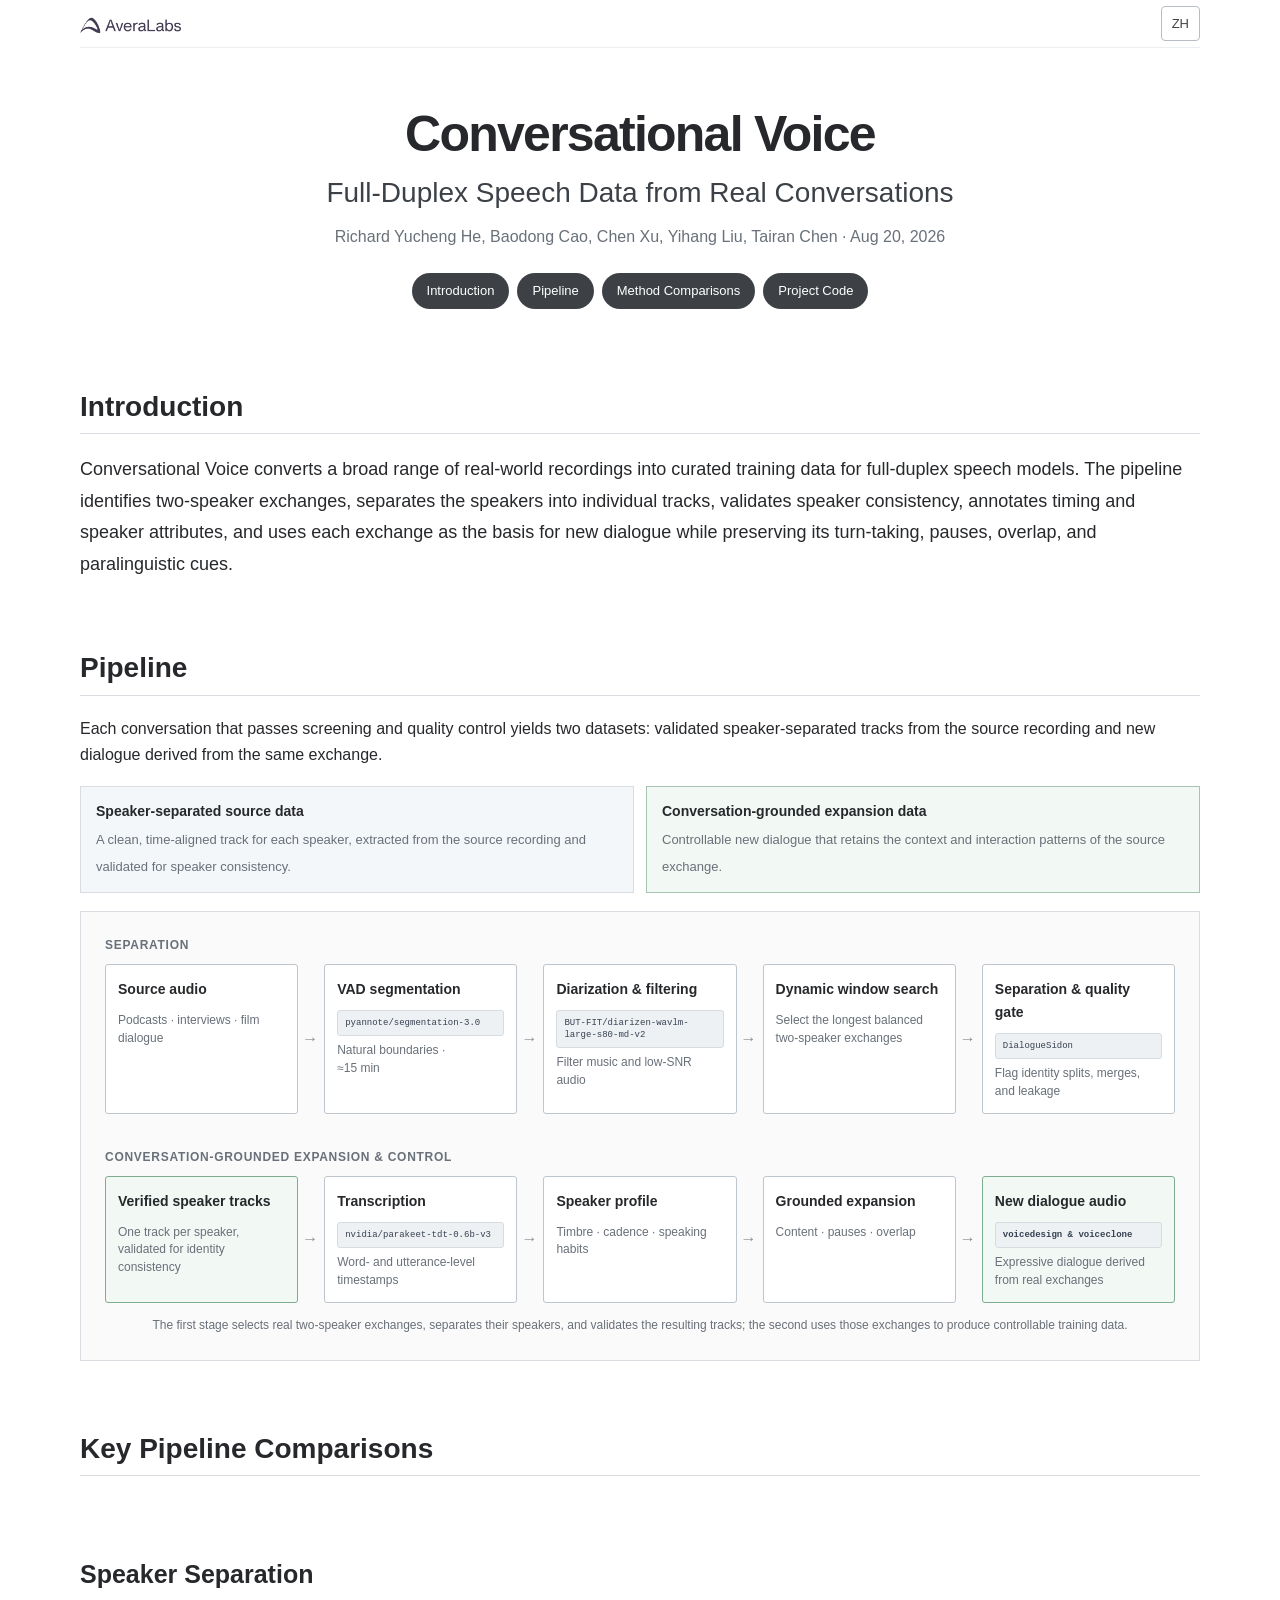
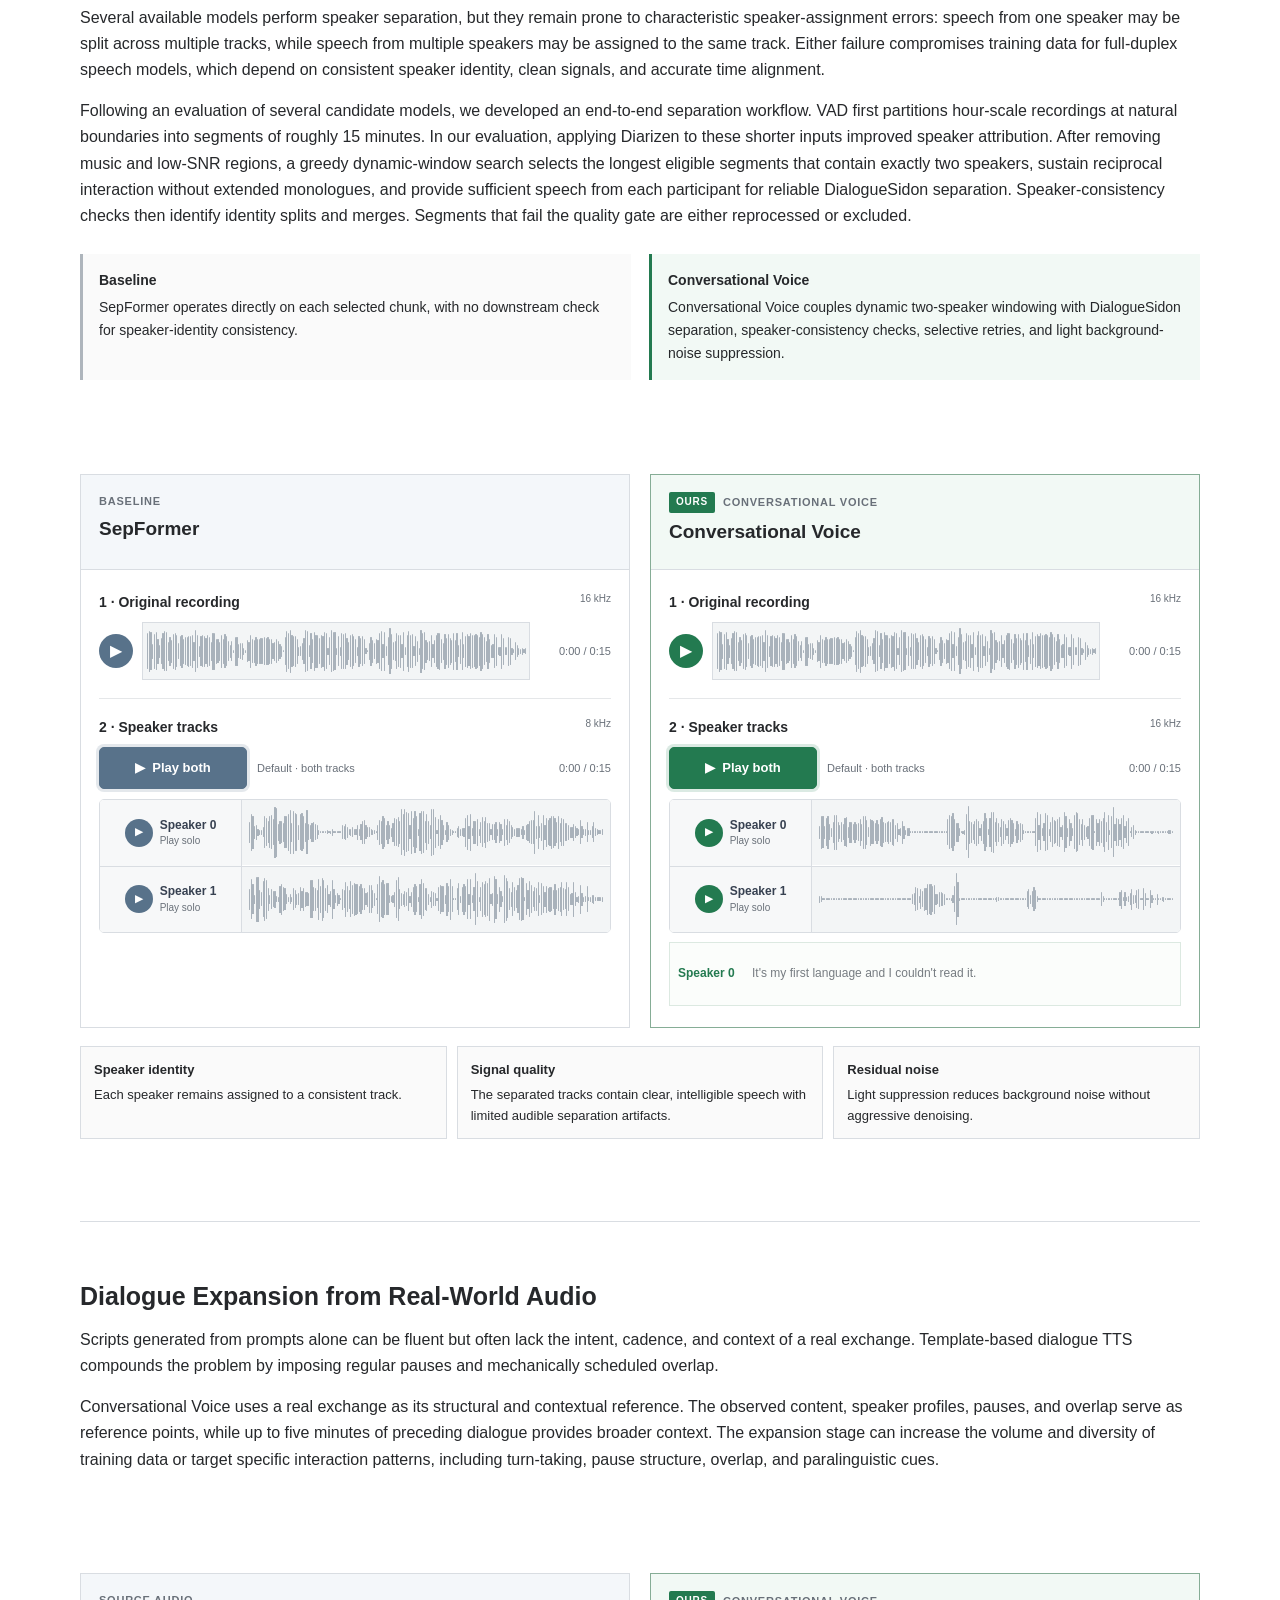
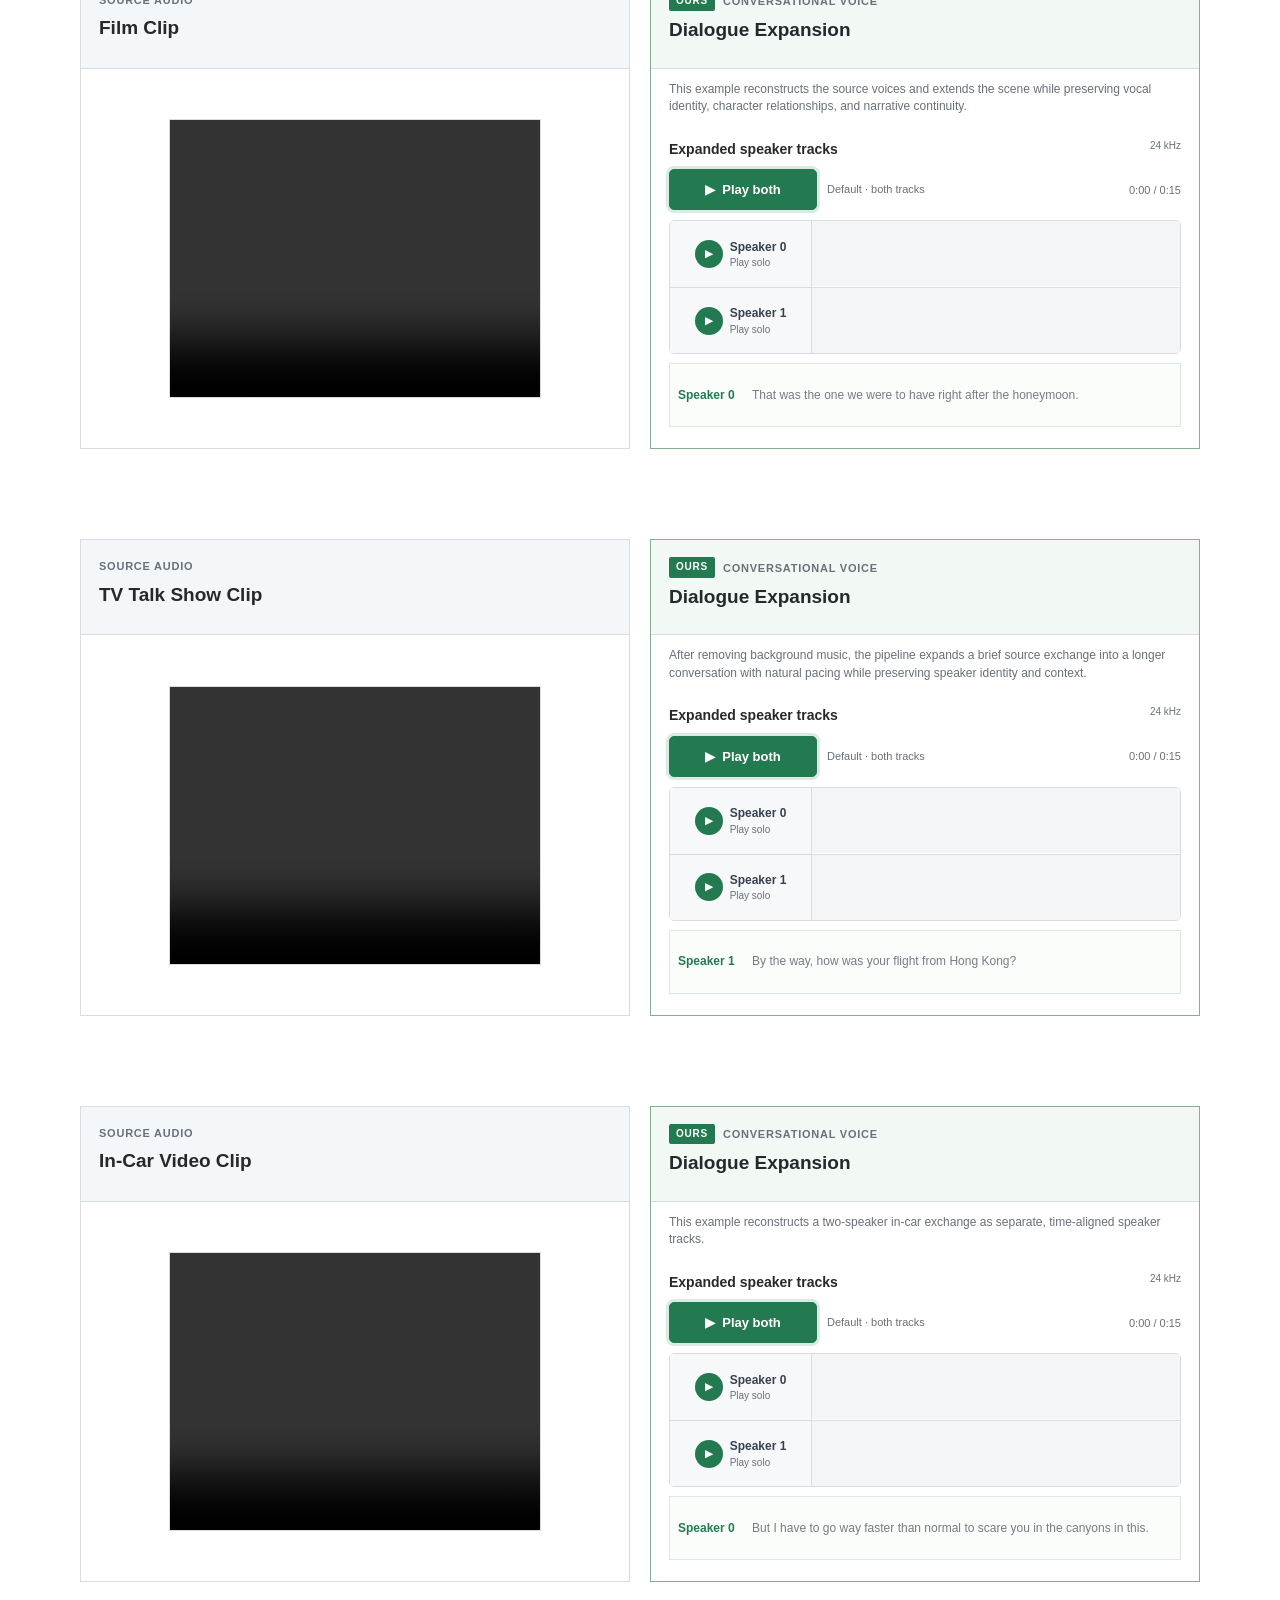
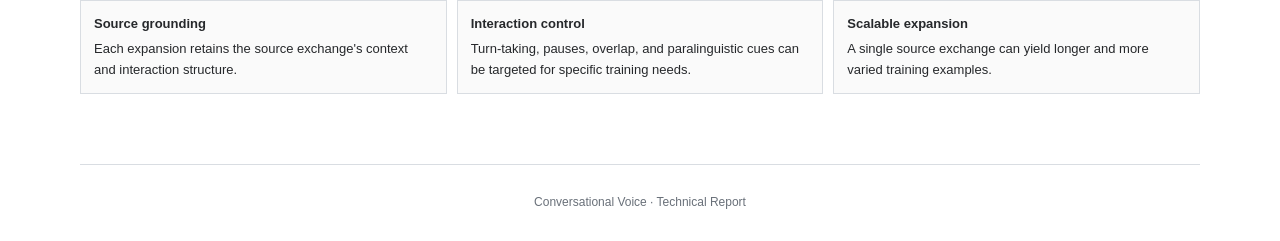
==== commit 369cfce2: "Update index.html" ====
--- a/index.html
+++ b/index.html
@@ -21,12 +21,13 @@
 
     <header class="container project-header">
       <h1><span class="title-line">Conversational Voice</span></h1>
-      <p class="tagline"><span class="en">Full-Duplex Speech Data from Real Conversations</span><span class="zh">从真实对话构建全双工语音数据</span></p>
+      <p class="tagline"><span class="en">Full-Duplex Speech Data from Real Conversations</span><span class="zh">源自真实对话的全双工语音数据</span></p>
       <p class="meta">Richard Yucheng He, Baodong Cao, Chen Xu, Yihang Liu, Tairan Chen · Aug 20, 2026</p>
       <nav class="project-nav" aria-label="Project sections">
-        <a href="#introduction"><span class="en">Introduction</span><span class="zh">介绍</span></a>
-        <a href="#pipeline"><span class="en">Pipeline</span><span class="zh">流程</span></a>
-        <a href="#examples"><span class="en">Method Comparisons</span><span class="zh">对比实例</span></a>
+        <a href="#introduction"><span class="en">Introduction</span><span class="zh">项目介绍</span></a>
+        <a href="#pipeline"><span class="en">Pipeline</span><span class="zh">处理流程</span></a>
+        <a href="#examples"><span class="en">Method Comparisons</span><span class="zh">方法对比</span></a>
+        <a href="//github.com/OpenmartAI/ConversationalVoicePipeline" target="_blank" rel="noopener noreferrer"><span class="en">Project Code</span><span class="zh">项目代码</span></a>
       </nav>
     </header>
 
@@ -34,70 +35,70 @@
       <section id="introduction">
         <h2><span class="en">Introduction</span><span class="zh">项目介绍</span></h2>
         <p class="lead en">Conversational Voice converts a broad range of real-world recordings into curated training data for full-duplex speech models. The pipeline identifies two-speaker exchanges, separates the speakers into individual tracks, validates speaker consistency, annotates timing and speaker attributes, and uses each exchange as the basis for new dialogue while preserving its turn-taking, pauses, overlap, and paralinguistic cues.</p>
-        <p class="lead zh">Conversational Voice 将 podcast、电视采访和电影对白等长音频转化为全双工语音模型的高质量训练数据。管线发现真实的双人对谈，验证说话人纯净声轨，标注时序与 Persona，并在保留真实话轮、停顿、重叠和副语言行为的基础上进行扩写与重新演绎。</p>
+        <p class="lead zh">Conversational Voice 将多种类型的真实录音转化为经过筛选整理的全双工语音模型训练数据。该管线识别双人对话，将两位说话人分离到独立声轨，验证说话人身份一致性，标注时序和说话人属性，并以每段真实对话为基础扩展新对话，同时保留其中的话轮、停顿、重叠和副语言线索。</p>
       </section>
 
       <section id="pipeline">
         <h2><span class="en">Pipeline</span><span class="zh">处理流程</span></h2>
-        <p class="pipeline-output-intro"><span class="en">Each conversation that passes screening and quality control yields two datasets: validated speaker-separated tracks from the source recording and new dialogue derived from the same exchange.</span><span class="zh">每段通过筛选与质检的对话经过完整管线后，会产出两组数据：一组是来自原始录音的高质量分离数据，另一组是以当前真实对话为基础的新生成的扩展数据。</span></p>
+        <p class="pipeline-output-intro"><span class="en">Each conversation that passes screening and quality control yields two datasets: validated speaker-separated tracks from the source recording and new dialogue derived from the same exchange.</span><span class="zh">每段通过筛选与质检的对话都会产出两类数据：从源录音中得到并通过验证的说话人分离声轨，以及基于同一段对话扩展的新对话。</span></p>
         <div class="pipeline-results">
-          <div class="pipeline-result"><strong><span class="en">Speaker-separated source data</span><span class="zh">高质量分离数据</span></strong><span><span class="en">A clean, time-aligned track for each speaker, extracted from the source recording and validated for speaker consistency.</span><span class="zh">从原始录音中提取清晰、时间对齐且说话人纯净的独立声轨。</span></span></div>
-          <div class="pipeline-result"><strong><span class="en">Conversation-grounded expansion data</span><span class="zh">基于对话的扩展数据</span></strong><span><span class="en">Controllable new dialogue that retains the context and interaction patterns of the source exchange.</span><span class="zh">基于同一真实对话的内容与互动模式，生成全新且可控的扩展对话数据。</span></span></div>
+          <div class="pipeline-result"><strong><span class="en">Speaker-separated source data</span><span class="zh">说话人分离数据</span></strong><span><span class="en">A clean, time-aligned track for each speaker, extracted from the source recording and validated for speaker consistency.</span><span class="zh">从源录音中为每位说话人提取清晰且时间对齐的独立声轨，并验证说话人身份一致性。</span></span></div>
+          <div class="pipeline-result"><strong><span class="en">Conversation-grounded expansion data</span><span class="zh">基于对话的扩展数据</span></strong><span><span class="en">Controllable new dialogue that retains the context and interaction patterns of the source exchange.</span><span class="zh">以源对话的上下文和互动模式为基础生成的可控新对话。</span></span></div>
         </div>
         <figure class="pipeline-figure">
           <p class="lane-label"><span class="en">Separation</span><span class="zh">说话人分离</span></p>
           <div class="pipeline-lane">
-            <div class="pipeline-node"><strong><span class="en">Source audio</span><span class="zh">长音频输入</span></strong><span><span class="en">Podcasts · interviews · film dialogue</span><span class="zh">Podcast · 访谈 · 影视对白</span></span></div>
-            <div class="pipeline-node"><strong><span class="en">VAD segmentation</span><span class="zh">VAD 分片</span></strong><span><span class="en">Natural boundaries ·<br />≈15 min</span><span class="zh">自然边界 · 约 15 分钟</span></span><code class="model-name">pyannote/segmentation-3.0</code></div>
-            <div class="pipeline-node"><strong><span class="en">Diarization & filtering</span><span class="zh">说话人识别与过滤</span></strong><span><span class="en">Filter music and low-SNR audio</span><span class="zh">剔除音乐和低 SNR</span></span><code class="model-name">BUT-FIT/diarizen-wavlm-large-s80-md-v2</code></div>
-            <div class="pipeline-node"><strong><span class="en">Dynamic window search</span><span class="zh">动态窗口搜索</span></strong><span><span class="en">Select the longest balanced two-speaker exchanges</span><span class="zh">寻找尽可能长的高质量双人对话片段</span></span></div>
-            <div class="pipeline-node gate"><strong><span class="en">Separation & quality gate</span><span class="zh">分离 + 质检重试</span></strong><span><span class="en">Flag identity splits, merges, and leakage</span><span class="zh">拒绝拆轨、并轨和串轨</span></span><code class="model-name">DialogueSidon</code></div>
-          </div>
-          <p class="lane-label"><span class="en">Conversation-grounded expansion & control</span><span class="zh">基于真实场景的扩写与定制</span></p>
+            <div class="pipeline-node"><strong><span class="en">Source audio</span><span class="zh">源音频</span></strong><span><span class="en">Podcasts · interviews · film dialogue</span><span class="zh">播客 · 访谈 · 影视对白</span></span></div>
+            <div class="pipeline-node"><strong><span class="en">VAD segmentation</span><span class="zh">VAD 切分</span></strong><span><span class="en">Natural boundaries ·<br />≈15 min</span><span class="zh">自然边界 · 约 15 分钟</span></span><code class="model-name">pyannote/segmentation-3.0</code></div>
+            <div class="pipeline-node"><strong><span class="en">Diarization & filtering</span><span class="zh">说话人分段与过滤</span></strong><span><span class="en">Filter music and low-SNR audio</span><span class="zh">过滤音乐及低信噪比音频</span></span><code class="model-name">BUT-FIT/diarizen-wavlm-large-s80-md-v2</code></div>
+            <div class="pipeline-node"><strong><span class="en">Dynamic window search</span><span class="zh">动态窗口搜索</span></strong><span><span class="en">Select the longest balanced two-speaker exchanges</span><span class="zh">选取最长且双方语音充分的双人对话</span></span></div>
+            <div class="pipeline-node gate"><strong><span class="en">Separation & quality gate</span><span class="zh">分离与质量门控</span></strong><span><span class="en">Flag identity splits, merges, and leakage</span><span class="zh">标记身份拆分、合并与串音</span></span><code class="model-name">DialogueSidon</code></div>
+          </div>
+          <p class="lane-label"><span class="en">Conversation-grounded expansion & control</span><span class="zh">基于对话的扩展与控制</span></p>
           <div class="pipeline-lane">
-            <div class="pipeline-node our-node"><strong><span class="en">Verified speaker tracks</span><span class="zh">已验证双轨</span></strong><span><span class="en">One track per speaker, validated for identity consistency</span><span class="zh">两个说话人的声音被分离到两个独立的声轨文件中</span></span></div>
-            <div class="pipeline-node"><strong><span class="en">Transcription</span><span class="zh">转写</span></strong><span><span class="en">Word- and utterance-level timestamps</span><span class="zh">词级与话轮级时间戳</span></span><code class="model-name">nvidia/parakeet-tdt-0.6b-v3</code></div>
-            <div class="pipeline-node"><strong><span class="en">Speaker profile</span><span class="zh">Persona 建模</span></strong><span><span class="en">Timbre · cadence · speaking habits</span><span class="zh">音色 · 节奏 · 表达习惯</span></span></div>
-            <div class="pipeline-node"><strong><span class="en">Grounded expansion</span><span class="zh">有依据的扩写</span></strong><span><span class="en">Content · pauses · overlap</span><span class="zh">内容 · 停顿 · 重叠</span></span></div>
-            <div class="pipeline-node our-node"><strong><span class="en">New dialogue audio</span><span class="zh">新对话音频</span></strong><span><span class="en">Expressive dialogue derived from real exchanges</span><span class="zh">基于真实对话生成的富有情感的对话</span></span><code class="model-name"><b>voicedesign &amp; voiceclone</b></code></div>
-          </div>
-          <figcaption><span class="en">The first stage selects real two-speaker exchanges, separates their speakers, and validates the resulting tracks; the second uses those exchanges to produce controllable training data.</span><span class="zh">管线先获得可靠的真实对话，再以其为依据进行可控的数据扩展。</span></figcaption>
+            <div class="pipeline-node our-node"><strong><span class="en">Verified speaker tracks</span><span class="zh">已验证的说话人声轨</span></strong><span><span class="en">One track per speaker, validated for identity consistency</span><span class="zh">每位说话人对应一条声轨，并通过身份一致性验证</span></span></div>
+            <div class="pipeline-node"><strong><span class="en">Transcription</span><span class="zh">转写</span></strong><span><span class="en">Word- and utterance-level timestamps</span><span class="zh">词级与语句级时间戳</span></span><code class="model-name">nvidia/parakeet-tdt-0.6b-v3</code></div>
+            <div class="pipeline-node"><strong><span class="en">Speaker profile</span><span class="zh">说话人画像</span></strong><span><span class="en">Timbre · cadence · speaking habits</span><span class="zh">音色 · 节奏 · 说话习惯</span></span></div>
+            <div class="pipeline-node"><strong><span class="en">Grounded expansion</span><span class="zh">基于对话的扩展</span></strong><span><span class="en">Content · pauses · overlap</span><span class="zh">内容 · 停顿 · 重叠</span></span></div>
+            <div class="pipeline-node our-node"><strong><span class="en">New dialogue audio</span><span class="zh">新对话音频</span></strong><span><span class="en">Expressive dialogue derived from real exchanges</span><span class="zh">基于真实对话扩展的富有表现力的新对话</span></span><code class="model-name"><b>voicedesign &amp; voiceclone</b></code></div>
+          </div>
+          <figcaption><span class="en">The first stage selects real two-speaker exchanges, separates their speakers, and validates the resulting tracks; the second uses those exchanges to produce controllable training data.</span><span class="zh">第一阶段从真实录音中选取双人对话，分离说话人并验证所得声轨；第二阶段以这些对话为基础生成可控的训练数据。</span></figcaption>
         </figure>
       </section>
 
       <section id="examples">
-        <h2><span class="en">Key Pipeline Comparisons</span><span class="zh">关键步骤对比</span></h2>
+        <h2><span class="en">Key Pipeline Comparisons</span><span class="zh">关键管线对比</span></h2>
         <article class="step" id="separation">
           <h3><span class="en">Speaker Separation</span><span class="zh">说话人分离</span></h3>
           <div class="step-intro">
             <p class="en">Several available models perform speaker separation, but they remain prone to characteristic speaker-assignment errors: speech from one speaker may be split across multiple tracks, while speech from multiple speakers may be assigned to the same track. Either failure compromises training data for full-duplex speech models, which depend on consistent speaker identity, clean signals, and accurate time alignment.</p>
-            <p class="zh">传统分离模型可能把同一个人拆到不同音轨、把两个人合入同一音轨，或者严重破坏语音质量。这类低质量分离结果基本无法用于全双工语音模型训练，因为稳定的说话人身份、清晰的人声和准确的时间对齐都是最基础的数据要求。</p>
+            <p class="zh">现有的若干模型可以执行说话人分离，但仍容易出现典型的说话人归属错误：同一位说话人的语音可能被拆分到多条声轨，而多位说话人的语音也可能被归入同一条声轨。这两类错误都会损害全双工语音模型的训练数据质量；此类模型要求说话人身份稳定、信号清晰且时间对齐准确。</p>
             <p class="en">Following an evaluation of several candidate models, we developed an end-to-end separation workflow. VAD first partitions hour-scale recordings at natural boundaries into segments of roughly 15 minutes. In our evaluation, applying Diarizen to these shorter inputs improved speaker attribution. After removing music and low-SNR regions, a greedy dynamic-window search selects the longest eligible segments that contain exactly two speakers, sustain reciprocal interaction without extended monologues, and provide sufficient speech from each participant for reliable DialogueSidon separation. Speaker-consistency checks then identify identity splits and merges. Segments that fail the quality gate are either reprocessed or excluded.</p>
-            <p class="zh">在分析并比较多个模型的特性后，我们将各自优势组合为一套协同工作的流程。首先利用 VAD 沿自然边界将小时级原始素材切分为约 15 分钟的片段，再交给 diarization 处理，从而提高 Diarizen 的说话人识别性能。完成音乐筛查和低 SNR 过滤后，系统通过动态窗口进行贪心搜索，捕获仅包含两位说话人、保持充分轮流互动且双方语音时长充足的最长高质量片段，以支持 Sidon 可靠分离。这些约束能够过滤大段单人独白，并为 Sidon 提供更均衡的两人语音依据。分离完成后，系统继续执行说话人一致性检查，检测同一个人被拆入不同音轨或两个人被合入同一音轨的情况。未通过检查的片段会被标记为分离质量异常，后续可重新执行分离或直接剔除。</p>
+            <p class="zh">在评估多个候选模型后，我们构建了一套端到端的说话人分离流程。首先，VAD 沿自然边界将小时级录音切分为约 15 分钟的片段。我们的评估显示，在这些较短的输入上应用 Diarizen 改善了说话人归属结果。过滤音乐和低信噪比区域后，系统使用贪心动态窗口搜索，选取满足以下条件的最长片段：恰好包含两位说话人、双方保持往返互动且不存在大段独白，并且每位说话人都具有足够的语音时长，以支持 DialogueSidon 进行可靠分离。随后，说话人一致性检查会识别身份拆分与合并。未通过质量门控的片段将被重新处理或剔除。</p>
           </div>
           <div class="strategy-note">
-            <div><strong><span class="en">Baseline</span><span class="zh">之前的方案</span></strong><p><span class="en">SepFormer operates directly on each selected chunk, with no downstream check for speaker-identity consistency.</span><span class="zh">SepFormer 直接分离选定片段，缺少后续的说话人身份一致性质量门。</span></p></div>
-            <div><strong><span class="en">Conversational Voice</span><span class="zh">我们的优化</span></strong><p><span class="en">Conversational Voice couples dynamic two-speaker windowing with DialogueSidon separation, speaker-consistency checks, selective retries, and light background-noise suppression.</span><span class="zh">OUR 管线结合动态双人窗口、Sidon 分离、身份一致性检测、自动重试和轻量底噪过滤。</span></p></div>
+            <div><strong><span class="en">Baseline</span><span class="zh">基线</span></strong><p><span class="en">SepFormer operates directly on each selected chunk, with no downstream check for speaker-identity consistency.</span><span class="zh">SepFormer 直接处理每个选定片段，后续不检查说话人身份一致性。</span></p></div>
+            <div><strong><span class="en">Conversational Voice</span><span class="zh">Conversational Voice</span></strong><p><span class="en">Conversational Voice couples dynamic two-speaker windowing with DialogueSidon separation, speaker-consistency checks, selective retries, and light background-noise suppression.</span><span class="zh">Conversational Voice 将动态双人窗口、DialogueSidon 分离、说话人一致性检查、选择性重试和轻量背景噪声抑制整合到同一流程中。</span></p></div>
           </div>
 
           <div class="comparison-grid">
             <section class="method-panel" aria-label="SepFormer baseline">
               <header class="method-header">
-                <div class="method-kicker"><span class="en">Baseline</span><span class="zh">之前的方案</span></div>
+                <div class="method-kicker"><span class="en">Baseline</span><span class="zh">基线</span></div>
                 <h4>SepFormer</h4>
                 <div class="source-path">assets/separation/separation-sepformer/</div>
               </header>
               <div class="audio-list">
                 <div class="audio-case"><div class="audio-case-head"><h5><span class="en">1 · Original recording</span><span class="zh">1 · 原始录音</span></h5><span class="audio-format">16 kHz</span></div><div class="wave-player"><audio preload="metadata" src="assets/chunk.wav" data-en-label="SepFormer input: original recording" data-zh-label="SepFormer 输入：原始录音"></audio><div class="wave-controls"><button class="wave-play" type="button">▶</button><div class="waveform" role="slider" tabindex="0" aria-valuemin="0" aria-valuemax="100" aria-valuenow="0"></div><span class="wave-time">0:00 / 0:15</span></div></div><div class="source-path">assets/chunk.wav</div></div>
                 <div class="audio-case dual-track-case">
-                  <div class="audio-case-head"><h5><span class="en">2 · Speaker tracks</span><span class="zh">2 · 说话人双轨</span></h5><span class="audio-format">8 kHz</span></div>
+                  <div class="audio-case-head"><h5><span class="en">2 · Speaker tracks</span><span class="zh">2 · 说话人声轨</span></h5><span class="audio-format">8 kHz</span></div>
                   <div class="dual-track-player" data-mode="both">
                     <audio preload="metadata" data-track-audio="speaker0" src="assets/separation/separation-sepformer/s0.wav"></audio>
                     <audio preload="metadata" data-track-audio="speaker1" src="assets/separation/separation-sepformer/s1.wav"></audio>
                     <audio preload="metadata" data-track-audio="both" src="assets/separation/separation-sepformer/seperated-and-mixed.wav"></audio>
                     <div class="dual-toolbar">
                       <button class="dual-play-both" type="button"><span class="dual-play-icon">▶</span><span class="dual-play-label">Play both</span></button>
-                      <span class="dual-default-hint"><span class="en">Default · both tracks</span><span class="zh">默认 · 双轨同时播放</span></span>
+                      <span class="dual-default-hint"><span class="en">Default · both tracks</span><span class="zh">默认 · 同时播放两条声轨</span></span>
                       <span class="dual-time">0:00 / 0:15</span>
                     </div>
                     <div class="dual-tracks">
@@ -111,21 +112,21 @@
 
             <section class="method-panel our" aria-label="Conversational Voice separation result">
               <header class="method-header">
-                <div class="method-kicker"><span class="our-badge">Ours</span><span>Conversational Voice</span></div>
+                <div class="method-kicker"><span class="our-badge"><span class="en">Ours</span><span class="zh">本方法</span></span><span>Conversational Voice</span></div>
                 <h4>Conversational Voice</h4>
                 <div class="source-path">assets/separation/separation-sidon-our/</div>
               </header>
               <div class="audio-list">
-                <div class="audio-case"><div class="audio-case-head"><h5><span class="en">1 · Original recording</span><span class="zh">1 · 原始录音</span></h5><span class="audio-format">16 kHz</span></div><div class="wave-player"><audio preload="metadata" src="assets/chunk.wav" data-en-label="Conversational Voice input: original recording" data-zh-label="OUR 输入：原始录音"></audio><div class="wave-controls"><button class="wave-play" type="button">▶</button><div class="waveform" role="slider" tabindex="0" aria-valuemin="0" aria-valuemax="100" aria-valuenow="0"></div><span class="wave-time">0:00 / 0:15</span></div></div><div class="source-path">assets/chunk.wav</div></div>
-                <div class="audio-case dual-track-case">
-                  <div class="audio-case-head"><h5><span class="en">2 · Speaker tracks</span><span class="zh">2 · 说话人双轨</span></h5><span class="audio-format">16 kHz</span></div>
+                <div class="audio-case"><div class="audio-case-head"><h5><span class="en">1 · Original recording</span><span class="zh">1 · 原始录音</span></h5><span class="audio-format">16 kHz</span></div><div class="wave-player"><audio preload="metadata" src="assets/chunk.wav" data-en-label="Conversational Voice input: original recording" data-zh-label="Conversational Voice 输入：原始录音"></audio><div class="wave-controls"><button class="wave-play" type="button">▶</button><div class="waveform" role="slider" tabindex="0" aria-valuemin="0" aria-valuemax="100" aria-valuenow="0"></div><span class="wave-time">0:00 / 0:15</span></div></div><div class="source-path">assets/chunk.wav</div></div>
+                <div class="audio-case dual-track-case">
+                  <div class="audio-case-head"><h5><span class="en">2 · Speaker tracks</span><span class="zh">2 · 说话人声轨</span></h5><span class="audio-format">16 kHz</span></div>
                   <div class="dual-track-player" data-mode="both" data-caption-source="separation">
                     <audio preload="metadata" data-track-audio="speaker0" src="assets/separation/separation-sidon-our/s0.wav"></audio>
                     <audio preload="metadata" data-track-audio="speaker1" src="assets/separation/separation-sidon-our/s1.wav"></audio>
                     <audio preload="metadata" data-track-audio="both" src="assets/separation/separation-sidon-our/seperated-and-mixed.wav"></audio>
                     <div class="dual-toolbar">
                       <button class="dual-play-both" type="button"><span class="dual-play-icon">▶</span><span class="dual-play-label">Play both</span></button>
-                      <span class="dual-default-hint"><span class="en">Default · both tracks</span><span class="zh">默认 · 双轨同时播放</span></span>
+                      <span class="dual-default-hint"><span class="en">Default · both tracks</span><span class="zh">默认 · 同时播放两条声轨</span></span>
                       <span class="dual-time">0:00 / 0:15</span>
                     </div>
                     <div class="dual-tracks">
@@ -139,23 +140,23 @@
             </section>
           </div>
           <div class="finding-list">
-            <div class="finding"><strong><span class="en">Speaker identity</span><span class="zh">身份一致性</span></strong><span class="en">Each speaker remains assigned to a consistent track.</span><span class="zh">OUR 将每个人稳定保留在独立声轨。</span></div>
-            <div class="finding"><strong><span class="en">Signal quality</span><span class="zh">声学质量</span></strong><span class="en">The separated tracks contain clear, intelligible speech with limited audible separation artifacts.</span><span class="zh">分离后的声轨整体质量较好，语音清晰且分离伪影较少。</span></div>
-            <div class="finding"><strong><span class="en">Residual noise</span><span class="zh">噪声控制</span></strong><span class="en">Light suppression reduces background noise without aggressive denoising.</span><span class="zh">OUR 同时过滤了部分底噪。</span></div>
+            <div class="finding"><strong><span class="en">Speaker identity</span><span class="zh">说话人身份</span></strong><span class="en">Each speaker remains assigned to a consistent track.</span><span class="zh">每位说话人始终对应同一条声轨。</span></div>
+            <div class="finding"><strong><span class="en">Signal quality</span><span class="zh">信号质量</span></strong><span class="en">The separated tracks contain clear, intelligible speech with limited audible separation artifacts.</span><span class="zh">分离后的声轨包含清晰、可懂的语音，且可感知的分离伪影较少。</span></div>
+            <div class="finding"><strong><span class="en">Residual noise</span><span class="zh">残余噪声</span></strong><span class="en">Light suppression reduces background noise without aggressive denoising.</span><span class="zh">轻度噪声抑制可降低背景噪声，同时避免过度降噪。</span></div>
           </div>
         </article>
 
         <article class="step" id="regeneration">
-          <h3><span class="en">Dialogue Expansion from Real-World Audio</span><span class="zh">全双工对话生成</span></h3>
+          <h3><span class="en">Dialogue Expansion from Real-World Audio</span><span class="zh">基于真实音频的对话扩展</span></h3>
           <div class="step-intro">
             <p class="en">Scripts generated from prompts alone can be fluent but often lack the intent, cadence, and context of a real exchange. Template-based dialogue TTS compounds the problem by imposing regular pauses and mechanically scheduled overlap.</p>
-            <p class="zh">纯提示词剧本可能听起来流畅却较为泛化，因为它没有继承真实交流中的动机、节奏和上下文；模板化 Dialogue TTS 又容易产生规律的停顿和机械插入的 overlap。</p>
-            <p class="en">Conversational Voice uses a real exchange as its structural and contextual reference. The observed content, speaker profiles, pauses, and overlap serve as reference points, while up to five minutes of preceding dialogue provides broader context. The expansion stage can increase the volume and diversity of training data or target specific interaction patterns, including turn-taking, pause structure, overlap, and paralinguistic cues. The timing and interaction structure of the source exchange serve as references for the generated dialogue.</p>
-            <p class="zh">OUR 方法以真实对话为依据，基于其中已观测到的内容、Persona、停顿与重叠进行扩写，并进一步观察此前 5 分钟的对话历史以获得更多上下文。对话扩写阶段具备很大的自由度与可控性：既可以扩写对话，大幅增加训练数据的规模与多样性；也可以针对具体训练要求，定制话轮节奏、停顿、重叠、副语言表现及其他数据特征。最终生成的对话仍以真实交流中的时序与互动模式为依据。</p>
+            <p class="zh">仅由提示词生成的对话脚本可以很流畅，但往往缺少真实对话中的意图、节奏和上下文。基于模板的对话 TTS 会进一步放大这一问题，形成规律化的停顿和机械设定的语音重叠。</p>
+            <p class="en">Conversational Voice uses a real exchange as its structural and contextual reference. The observed content, speaker profiles, pauses, and overlap serve as reference points, while up to five minutes of preceding dialogue provides broader context. The expansion stage can increase the volume and diversity of training data or target specific interaction patterns, including turn-taking, pause structure, overlap, and paralinguistic cues.</p>
+            <p class="zh">Conversational Voice 以真实对话作为结构和上下文参考。扩展过程会参考当前对话的内容、说话人特征、停顿和重叠，并结合此前最多 5 分钟的对话，以获得更完整的上下文。对话扩展阶段既可增加训练数据的规模和多样性，也可针对具体互动模式进行控制，包括话轮转换、停顿结构、语音重叠和副语言线索。</p>
           </div>
           <div class="comparison-grid">
             <section class="method-panel video-panel" aria-label="Source film clip">
-              <header class="method-header"><div class="method-kicker"><span class="en">Source audio</span><span class="zh">原始音频</span></div><h4><span class="en">Film Clip</span><span class="zh">原始电影</span></h4></header>
+              <header class="method-header"><div class="method-kicker"><span class="en">Source audio</span><span class="zh">源音频</span></div><h4><span class="en">Film Clip</span><span class="zh">电影片段</span></h4></header>
               <div class="video-case">
                 <video controls playsinline preload="metadata" aria-label="Source film clip">
                   <source src="assets/regeneration/old-movie/source.mp4" type="video/mp4" />
@@ -165,18 +166,18 @@
               </div>
             </section>
             <section class="method-panel our" aria-label="Conversational Voice dialogue expansion for the film clip">
-              <header class="method-header"><div class="method-kicker"><span class="our-badge">Ours</span><span>Conversational Voice</span></div><h4><span class="en">Dialogue Expansion</span><span class="zh">MiMo 对话重生成</span></h4></header>
-              <p class="sample-context"><span class="en">This example reconstructs the source voices and extends the scene while preserving vocal identity, character relationships, and narrative continuity.</span><span class="zh">在提升整体音质的基础上，该重生成结果重建原始声音并自然扩展场景，同时保持人物声线、角色关系与剧情脉络的一致性。</span></p>
-              <div class="audio-list">
-                <div class="audio-case dual-track-case">
-                  <div class="audio-case-head"><h5><span class="en">Expanded speaker tracks</span><span class="zh">OUR 说话人双轨</span></h5><span class="audio-format">24 kHz</span></div>
+              <header class="method-header"><div class="method-kicker"><span class="our-badge"><span class="en">Ours</span><span class="zh">本方法</span></span><span>Conversational Voice</span></div><h4><span class="en">Dialogue Expansion</span><span class="zh">对话扩展</span></h4></header>
+              <p class="sample-context"><span class="en">This example reconstructs the source voices and extends the scene while preserving vocal identity, character relationships, and narrative continuity.</span><span class="zh">该示例重建源录音中的人物声音并扩展场景，同时保持说话人身份、角色关系与叙事连续性。</span></p>
+              <div class="audio-list">
+                <div class="audio-case dual-track-case">
+                  <div class="audio-case-head"><h5><span class="en">Expanded speaker tracks</span><span class="zh">扩展后的说话人声轨</span></h5><span class="audio-format">24 kHz</span></div>
                   <div class="dual-track-player" data-mode="both" data-caption-source="regeneration" data-caption-prefix="regen" data-reconstruction-end="24.3" data-transcript-url="assets/regeneration/old-movie/transcript.json?v=20260811a" data-alignment-url="assets/regeneration/old-movie/word-alignment.json?v=20260811a">
                     <audio preload="metadata" data-track-audio="speaker0" src="assets/regeneration/old-movie/speaker-0.wav?v=20260811a"></audio>
                     <audio preload="metadata" data-track-audio="speaker1" src="assets/regeneration/old-movie/speaker-1.wav?v=20260811a"></audio>
                     <audio preload="metadata" data-track-audio="both" src="assets/regeneration/old-movie/combined.wav?v=20260811a"></audio>
                     <div class="dual-toolbar">
                       <button class="dual-play-both" type="button"><span class="dual-play-icon">▶</span><span class="dual-play-label">Play both</span></button>
-                      <span class="dual-default-hint"><span class="en">Default · both tracks</span><span class="zh">默认 · 双轨同时播放</span></span>
+                      <span class="dual-default-hint"><span class="en">Default · both tracks</span><span class="zh">默认 · 同时播放两条声轨</span></span>
                       <span class="dual-time">0:00 / 0:19</span>
                     </div>
                     <div class="dual-tracks">
@@ -191,7 +192,7 @@
           </div>
           <div class="comparison-grid">
             <section class="method-panel video-panel" aria-label="Source TV talk show clip">
-              <header class="method-header"><div class="method-kicker"><span class="en">Source audio</span><span class="zh">原始音频</span></div><h4><span class="en">TV Talk Show Clip</span><span class="zh">原始电视访谈</span></h4></header>
+              <header class="method-header"><div class="method-kicker"><span class="en">Source audio</span><span class="zh">源音频</span></div><h4><span class="en">TV Talk Show Clip</span><span class="zh">电视访谈片段</span></h4></header>
               <div class="video-case">
                 <video controls playsinline preload="metadata" aria-label="Source TV talk show clip">
                   <source src="assets/regeneration/tv-talk-show/source.mp4?v=20260811a" type="video/mp4" />
@@ -201,18 +202,18 @@
               </div>
             </section>
             <section class="method-panel our" aria-label="Conversational Voice dialogue expansion for the TV talk show clip">
-              <header class="method-header"><div class="method-kicker"><span class="our-badge">Ours</span><span>Conversational Voice</span></div><h4><span class="en">Dialogue Expansion</span><span class="zh">MiMo 对话重生成</span></h4></header>
-              <p class="sample-context"><span class="en">After removing background music, the pipeline expands a brief source exchange into a longer conversation with natural pacing while preserving speaker identity and context.</span><span class="zh">在去除背景音乐后，该重生成结果将简短的源对话扩展为更长、节奏自然的交流，同时保持说话人身份与对话上下文的一致性。</span></p>
-              <div class="audio-list">
-                <div class="audio-case dual-track-case">
-                  <div class="audio-case-head"><h5><span class="en">Expanded speaker tracks</span><span class="zh">OUR 说话人双轨</span></h5><span class="audio-format">24 kHz</span></div>
+              <header class="method-header"><div class="method-kicker"><span class="our-badge"><span class="en">Ours</span><span class="zh">本方法</span></span><span>Conversational Voice</span></div><h4><span class="en">Dialogue Expansion</span><span class="zh">对话扩展</span></h4></header>
+              <p class="sample-context"><span class="en">After removing background music, the pipeline expands a brief source exchange into a longer conversation with natural pacing while preserving speaker identity and context.</span><span class="zh">移除背景音乐后，该管线将一段简短的源对话扩展为节奏自然的更长对话，同时保持说话人身份和上下文。</span></p>
+              <div class="audio-list">
+                <div class="audio-case dual-track-case">
+                  <div class="audio-case-head"><h5><span class="en">Expanded speaker tracks</span><span class="zh">扩展后的说话人声轨</span></h5><span class="audio-format">24 kHz</span></div>
                   <div class="dual-track-player" data-mode="both" data-caption-source="regeneration" data-caption-prefix="regen-our-1" data-reconstruction-end="18.3" data-transcript-url="assets/regeneration/tv-talk-show/transcript.json?v=20260811b" data-alignment-url="assets/regeneration/tv-talk-show/word-alignment.json?v=20260811b">
                     <audio preload="metadata" data-track-audio="speaker0" src="assets/regeneration/tv-talk-show/speaker-0.wav?v=20260811b"></audio>
                     <audio preload="metadata" data-track-audio="speaker1" src="assets/regeneration/tv-talk-show/speaker-1.wav?v=20260811b"></audio>
                     <audio preload="metadata" data-track-audio="both" src="assets/regeneration/tv-talk-show/combined.wav?v=20260811b"></audio>
                     <div class="dual-toolbar">
                       <button class="dual-play-both" type="button"><span class="dual-play-icon">▶</span><span class="dual-play-label">Play both</span></button>
-                      <span class="dual-default-hint"><span class="en">Default · both tracks</span><span class="zh">默认 · 双轨同时播放</span></span>
+                      <span class="dual-default-hint"><span class="en">Default · both tracks</span><span class="zh">默认 · 同时播放两条声轨</span></span>
                       <span class="dual-time">0:00 / 2:20</span>
                     </div>
                     <div class="dual-tracks">
@@ -227,7 +228,7 @@
           </div>
           <div class="comparison-grid">
             <section class="method-panel video-panel" aria-label="Source in-car video clip">
-              <header class="method-header"><div class="method-kicker"><span class="en">Source audio</span><span class="zh">原始音频</span></div><h4><span class="en">In-Car Video Clip</span><span class="zh">原始 YouTube 视频</span></h4></header>
+              <header class="method-header"><div class="method-kicker"><span class="en">Source audio</span><span class="zh">源音频</span></div><h4><span class="en">In-Car Video Clip</span><span class="zh">车内视频片段</span></h4></header>
               <div class="video-case">
                 <video controls playsinline preload="metadata" aria-label="Source in-car video clip">
                   <source src="assets/regeneration/youtube-car-video/source.mp4?v=20260813a" type="video/mp4" />
@@ -237,18 +238,18 @@
               </div>
             </section>
             <section class="method-panel our" aria-label="Conversational Voice dialogue expansion for the in-car clip">
-              <header class="method-header"><div class="method-kicker"><span class="our-badge">Ours</span><span>Conversational Voice</span></div><h4><span class="en">Dialogue Expansion</span><span class="zh">MiMo 对话重生成</span></h4></header>
-              <p class="sample-context"><span class="en">This example reconstructs a two-speaker in-car exchange as separate, time-aligned speaker tracks.</span><span class="zh">该示例重建了一段车内双人对话，并提供独立说话人声轨与时间对齐字幕。</span></p>
-              <div class="audio-list">
-                <div class="audio-case dual-track-case">
-                  <div class="audio-case-head"><h5><span class="en">Expanded speaker tracks</span><span class="zh">OUR 说话人双轨</span></h5><span class="audio-format">24 kHz</span></div>
+              <header class="method-header"><div class="method-kicker"><span class="our-badge"><span class="en">Ours</span><span class="zh">本方法</span></span><span>Conversational Voice</span></div><h4><span class="en">Dialogue Expansion</span><span class="zh">对话扩展</span></h4></header>
+              <p class="sample-context"><span class="en">This example reconstructs a two-speaker in-car exchange as separate, time-aligned speaker tracks.</span><span class="zh">该示例将一段车内双人对话重建为相互独立且时间对齐的说话人声轨。</span></p>
+              <div class="audio-list">
+                <div class="audio-case dual-track-case">
+                  <div class="audio-case-head"><h5><span class="en">Expanded speaker tracks</span><span class="zh">扩展后的说话人声轨</span></h5><span class="audio-format">24 kHz</span></div>
                   <div class="dual-track-player" data-mode="both" data-caption-source="regeneration" data-caption-prefix="regen-car" data-reconstruction-end="32.725" data-transcript-url="assets/regeneration/youtube-car-video/transcript.json?v=20260813a" data-alignment-url="assets/regeneration/youtube-car-video/word-alignment.json?v=20260813a">
                     <audio preload="metadata" data-track-audio="speaker0" src="assets/regeneration/youtube-car-video/speaker-0.wav?v=20260813b"></audio>
                     <audio preload="metadata" data-track-audio="speaker1" src="assets/regeneration/youtube-car-video/speaker-1.wav?v=20260813b"></audio>
                     <audio preload="metadata" data-track-audio="both" src="assets/regeneration/youtube-car-video/combined.wav?v=20260813b"></audio>
                     <div class="dual-toolbar">
                       <button class="dual-play-both" type="button"><span class="dual-play-icon">▶</span><span class="dual-play-label">Play both</span></button>
-                      <span class="dual-default-hint"><span class="en">Default · both tracks</span><span class="zh">默认 · 双轨同时播放</span></span>
+                      <span class="dual-default-hint"><span class="en">Default · both tracks</span><span class="zh">默认 · 同时播放两条声轨</span></span>
                       <span class="dual-time">0:00 / 2:17</span>
                     </div>
                     <div class="dual-tracks">
@@ -262,9 +263,9 @@
             </section>
           </div>
           <div class="finding-list">
-            <div class="finding"><strong><span class="en">Source grounding</span><span class="zh">真实场景依据</span></strong><span class="en">Each expansion retains the source exchange's context and interaction structure.</span><span class="zh">OUR 保留源对话的上下文与互动模式。</span></div>
-            <div class="finding"><strong><span class="en">Interaction control</span><span class="zh">可控互动</span></strong><span class="en">Turn-taking, pauses, overlap, and paralinguistic cues can be targeted for specific training needs.</span><span class="zh">OUR 支持定制话轮、停顿、重叠与副语言表现。</span></div>
-            <div class="finding"><strong><span class="en">Scalable expansion</span><span class="zh">可扩展的数据增强</span></strong><span class="en">A single source exchange can yield longer and more varied training examples.</span><span class="zh">OUR 将真实对话扩展为更长、更多样的训练数据。</span></div>
+            <div class="finding"><strong><span class="en">Source grounding</span><span class="zh">源对话依据</span></strong><span class="en">Each expansion retains the source exchange's context and interaction structure.</span><span class="zh">每次扩展均以源对话的上下文和互动结构为依据。</span></div>
+            <div class="finding"><strong><span class="en">Interaction control</span><span class="zh">互动模式控制</span></strong><span class="en">Turn-taking, pauses, overlap, and paralinguistic cues can be targeted for specific training needs.</span><span class="zh">可根据具体训练需求定向控制话轮转换、停顿、重叠和副语言线索。</span></div>
+            <div class="finding"><strong><span class="en">Scalable expansion</span><span class="zh">规模化扩展</span></strong><span class="en">A single source exchange can yield longer and more varied training examples.</span><span class="zh">单段源对话即可生成更长、更多样的训练样本。</span></div>
           </div>
         </article>
       </section>
@@ -284,6 +285,6 @@
 
     <script id="transcript-data" type="application/json">{"0":[{"s":0.0,"e":1.76,"text":"It's my first language and I couldn't read it."},{"s":1.84,"e":4.32,"text":"That's when I was like, I need to go back in touch."},{"s":5.12,"e":8.8,"text":"Yeah, I, I have to give it to my dad to translate it for me."},{"s":9.04,"e":11.76,"text":"And my dad's reading my childhood diary just laughing."},{"s":11.84,"e":14.0,"text":"Like, haha, haha"}],"1":[{"s":3.685,"e":5.445,"text":"and get somebody to read it to you."},{"s":5.685,"e":5.925,"text":"Yeah."},{"s":8.689,"e":9.409,"text":"It's you."}]}</script>
 
-    <script src="assets/js/main.js"></script>
+    <script src="assets/js/main.js?v=20260818a"></script>
   </body>
 </html>
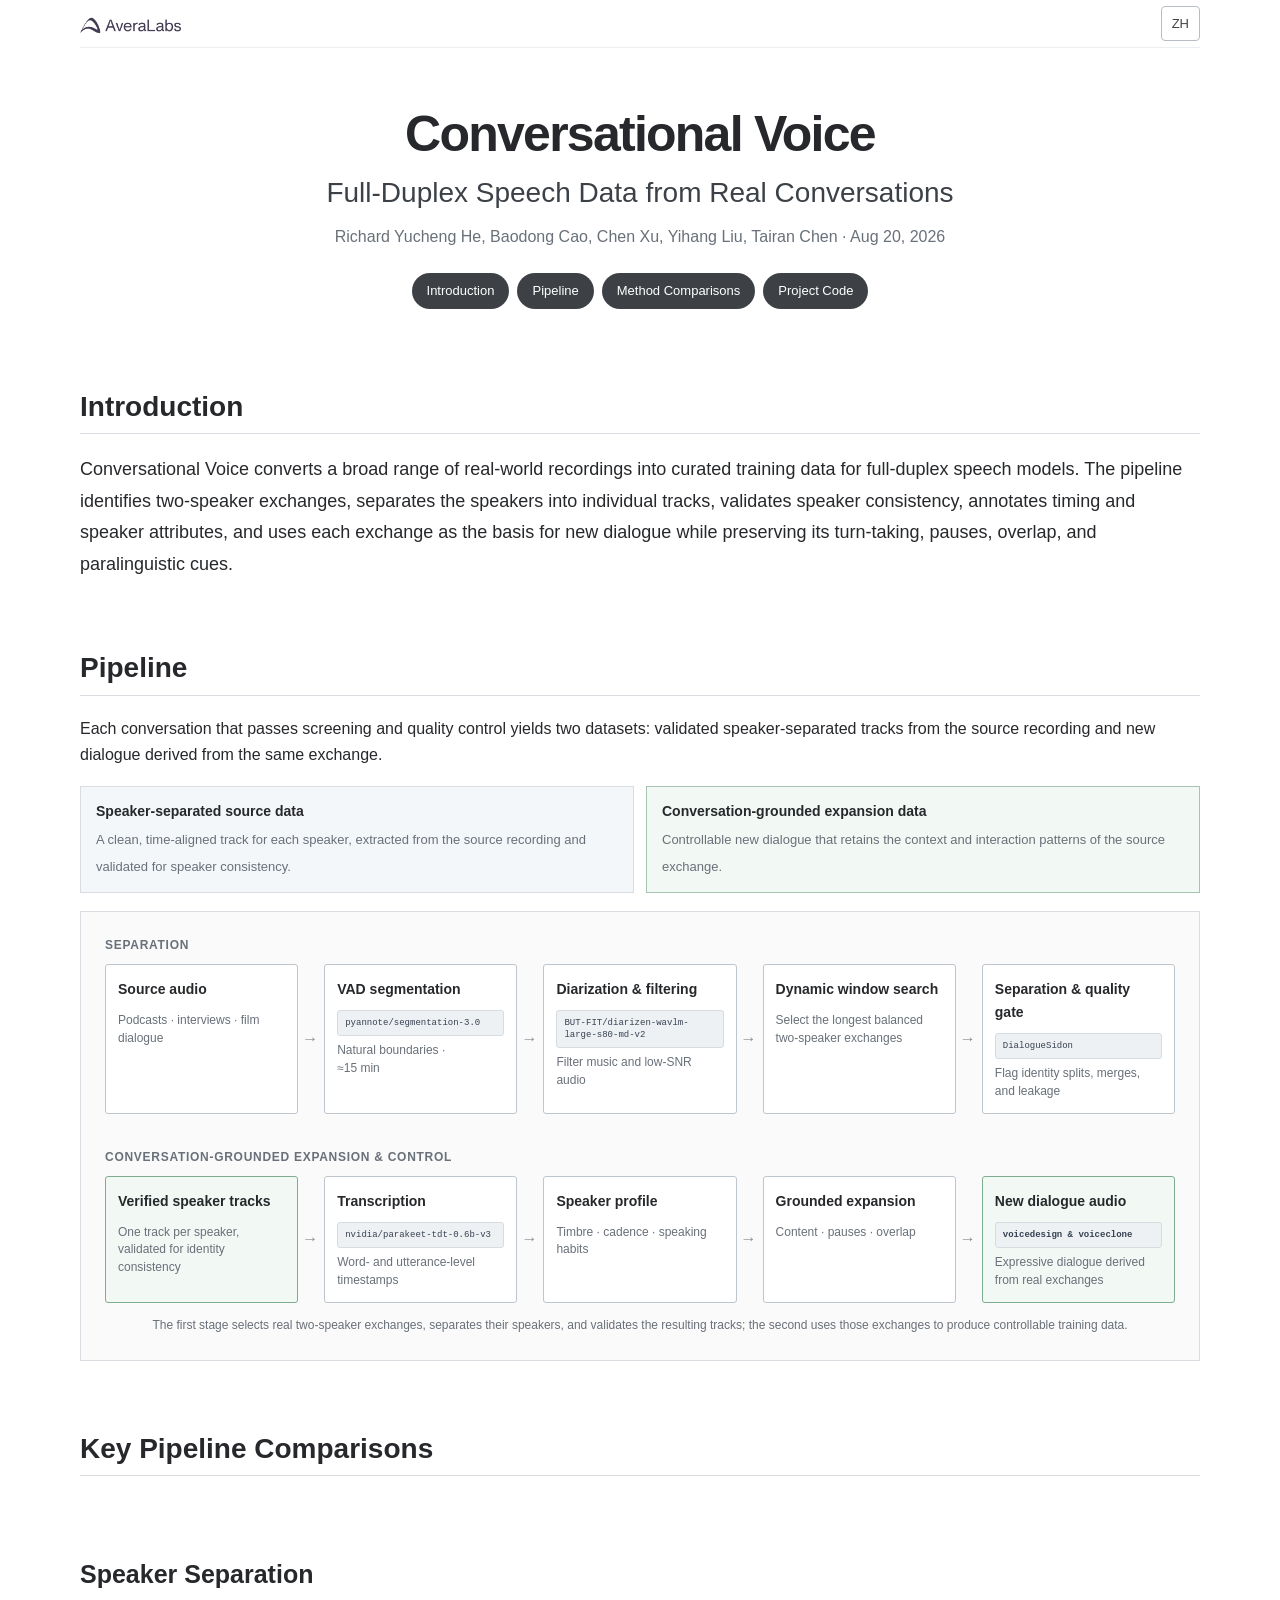
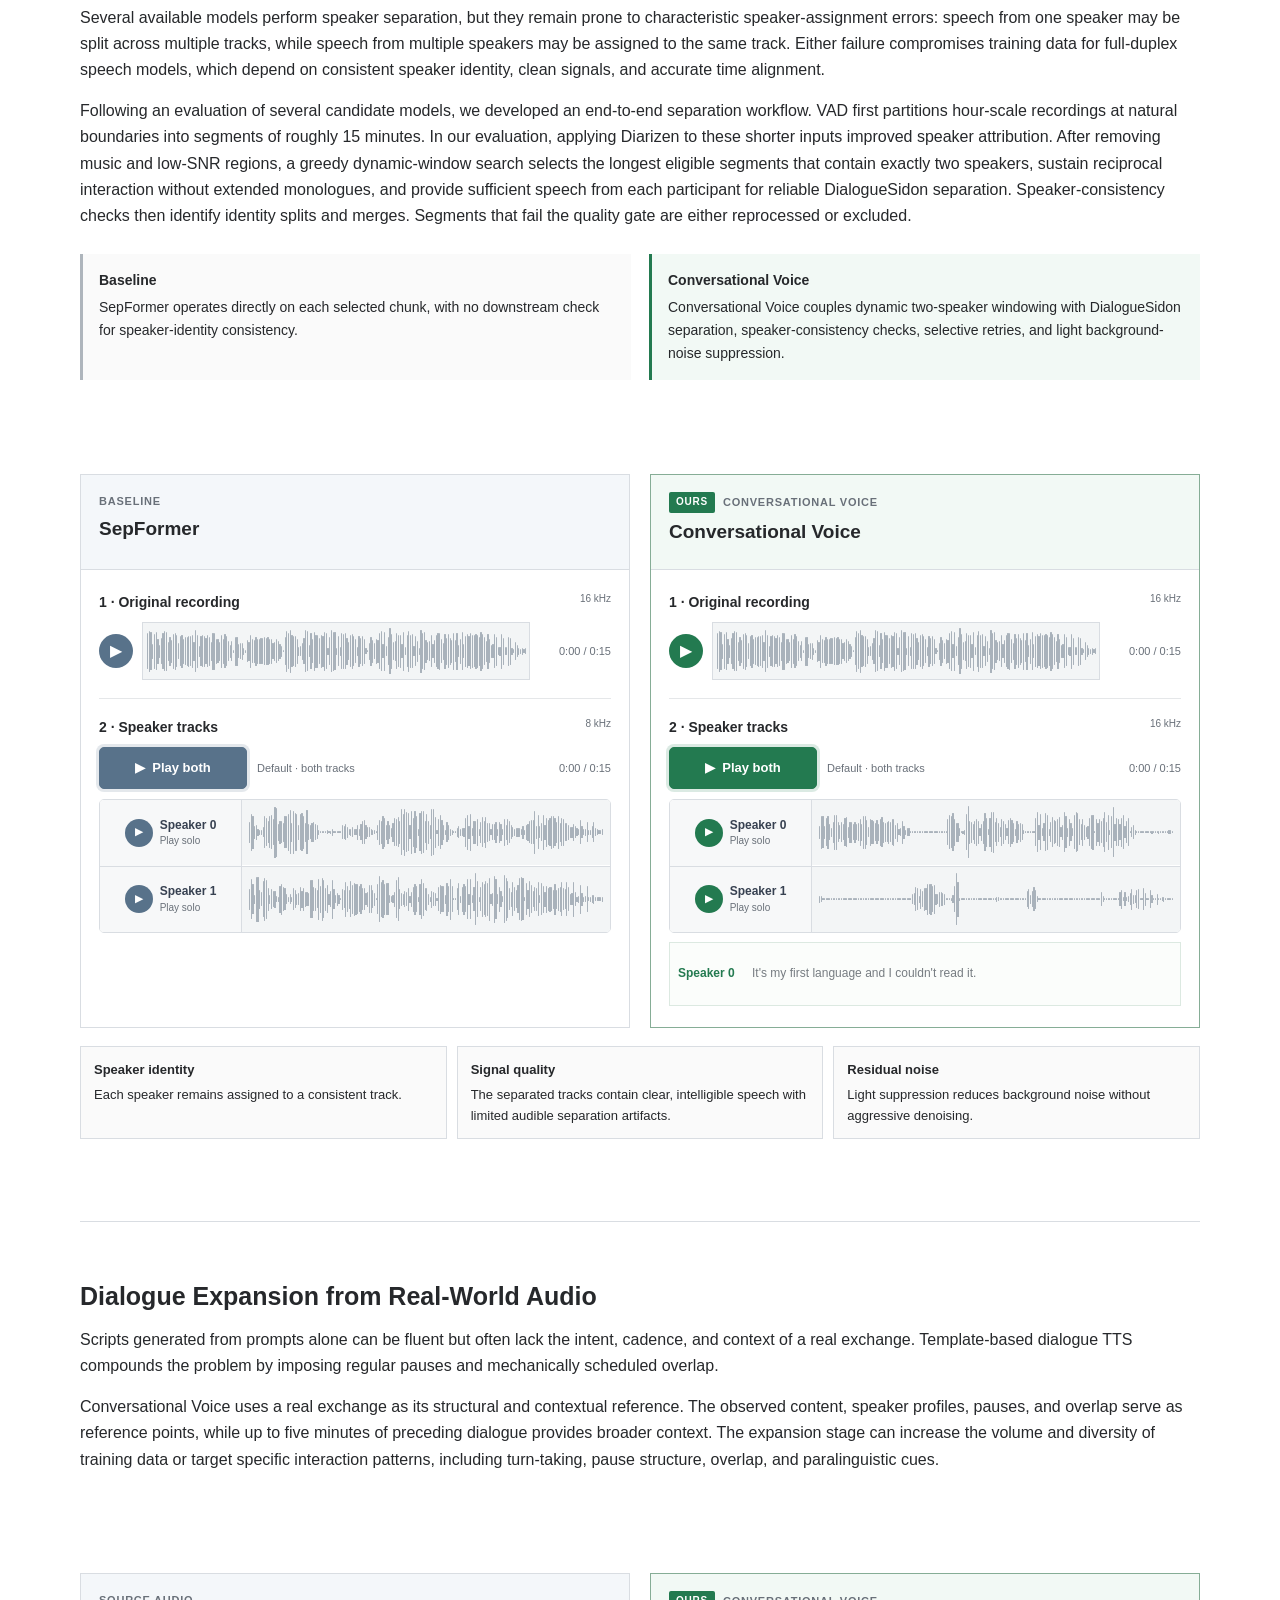
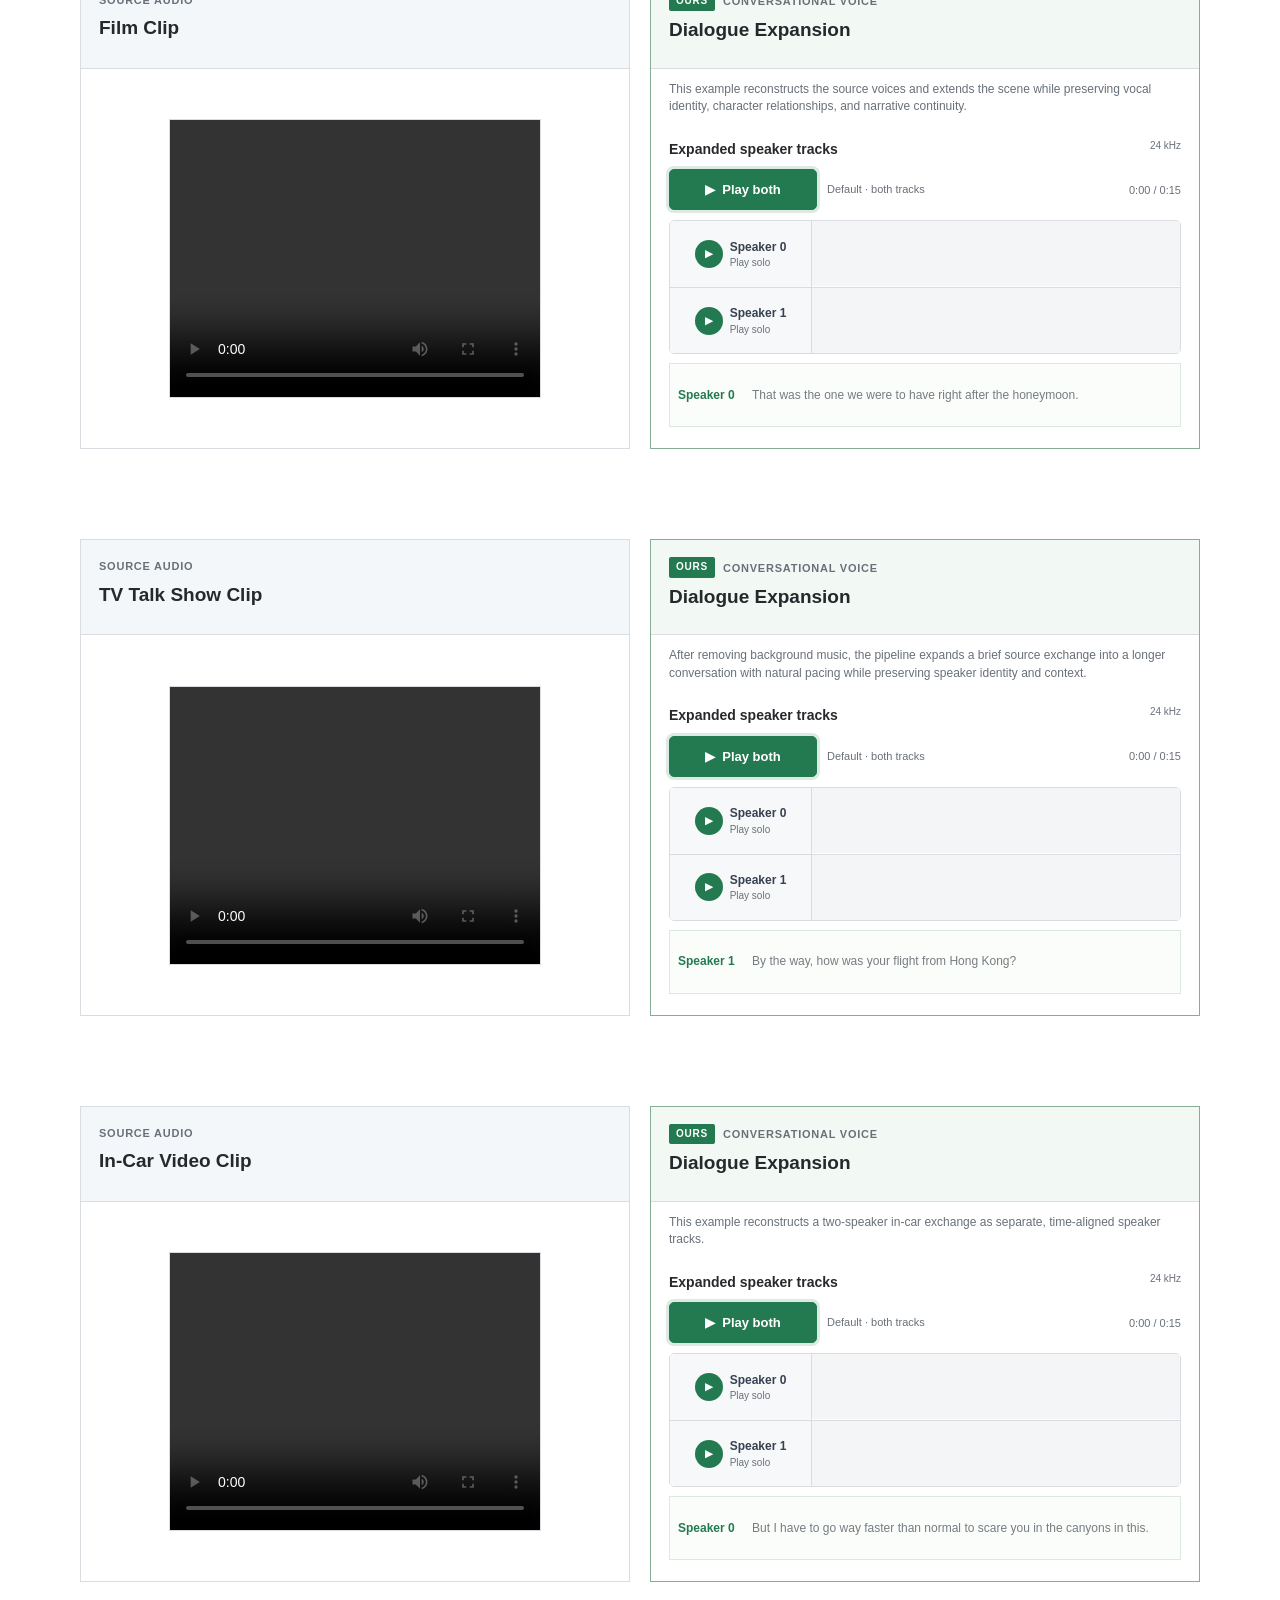
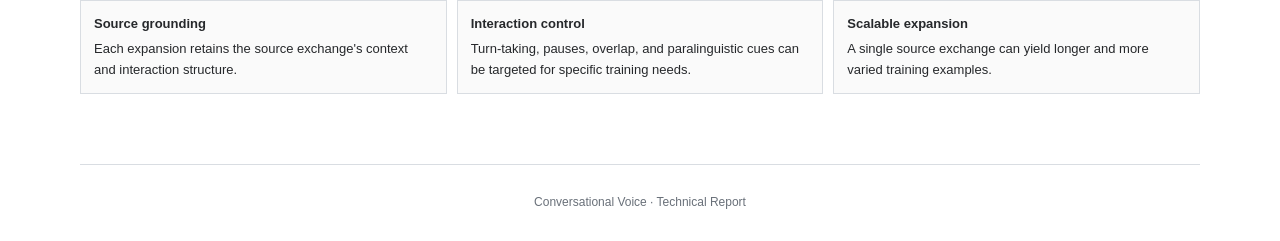
==== commit 851b119c: "repo link" ====
--- a/index.html
+++ b/index.html
@@ -27,7 +27,7 @@
         <a href="#introduction"><span class="en">Introduction</span><span class="zh">项目介绍</span></a>
         <a href="#pipeline"><span class="en">Pipeline</span><span class="zh">处理流程</span></a>
         <a href="#examples"><span class="en">Method Comparisons</span><span class="zh">方法对比</span></a>
-        <a href="//github.com/OpenmartAI/ConversationalVoicePipeline" target="_blank" rel="noopener noreferrer"><span class="en">Project Code</span><span class="zh">项目代码</span></a>
+        <a href="//github.com/avera-labs/ConversationalVoice" target="_blank" rel="noopener noreferrer"><span class="en">Project Code</span><span class="zh">项目代码</span></a>
       </nav>
     </header>
 
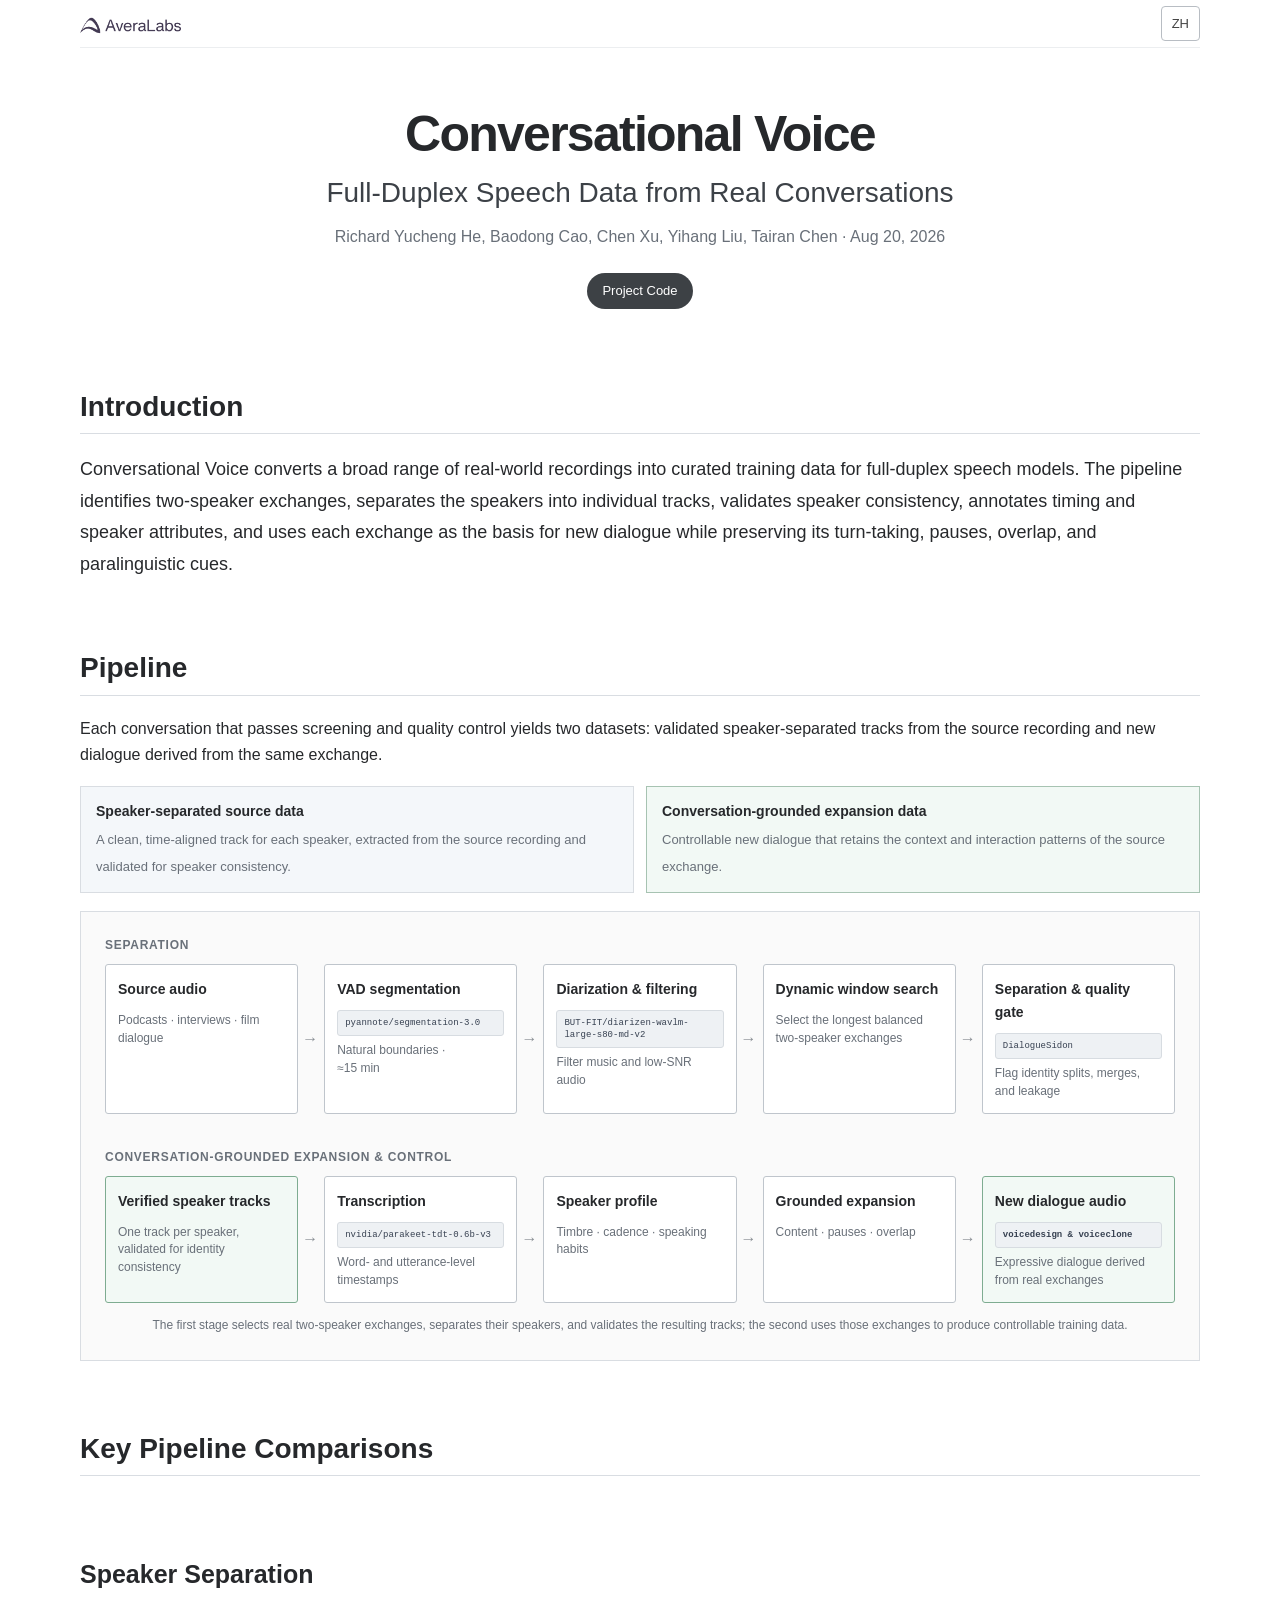
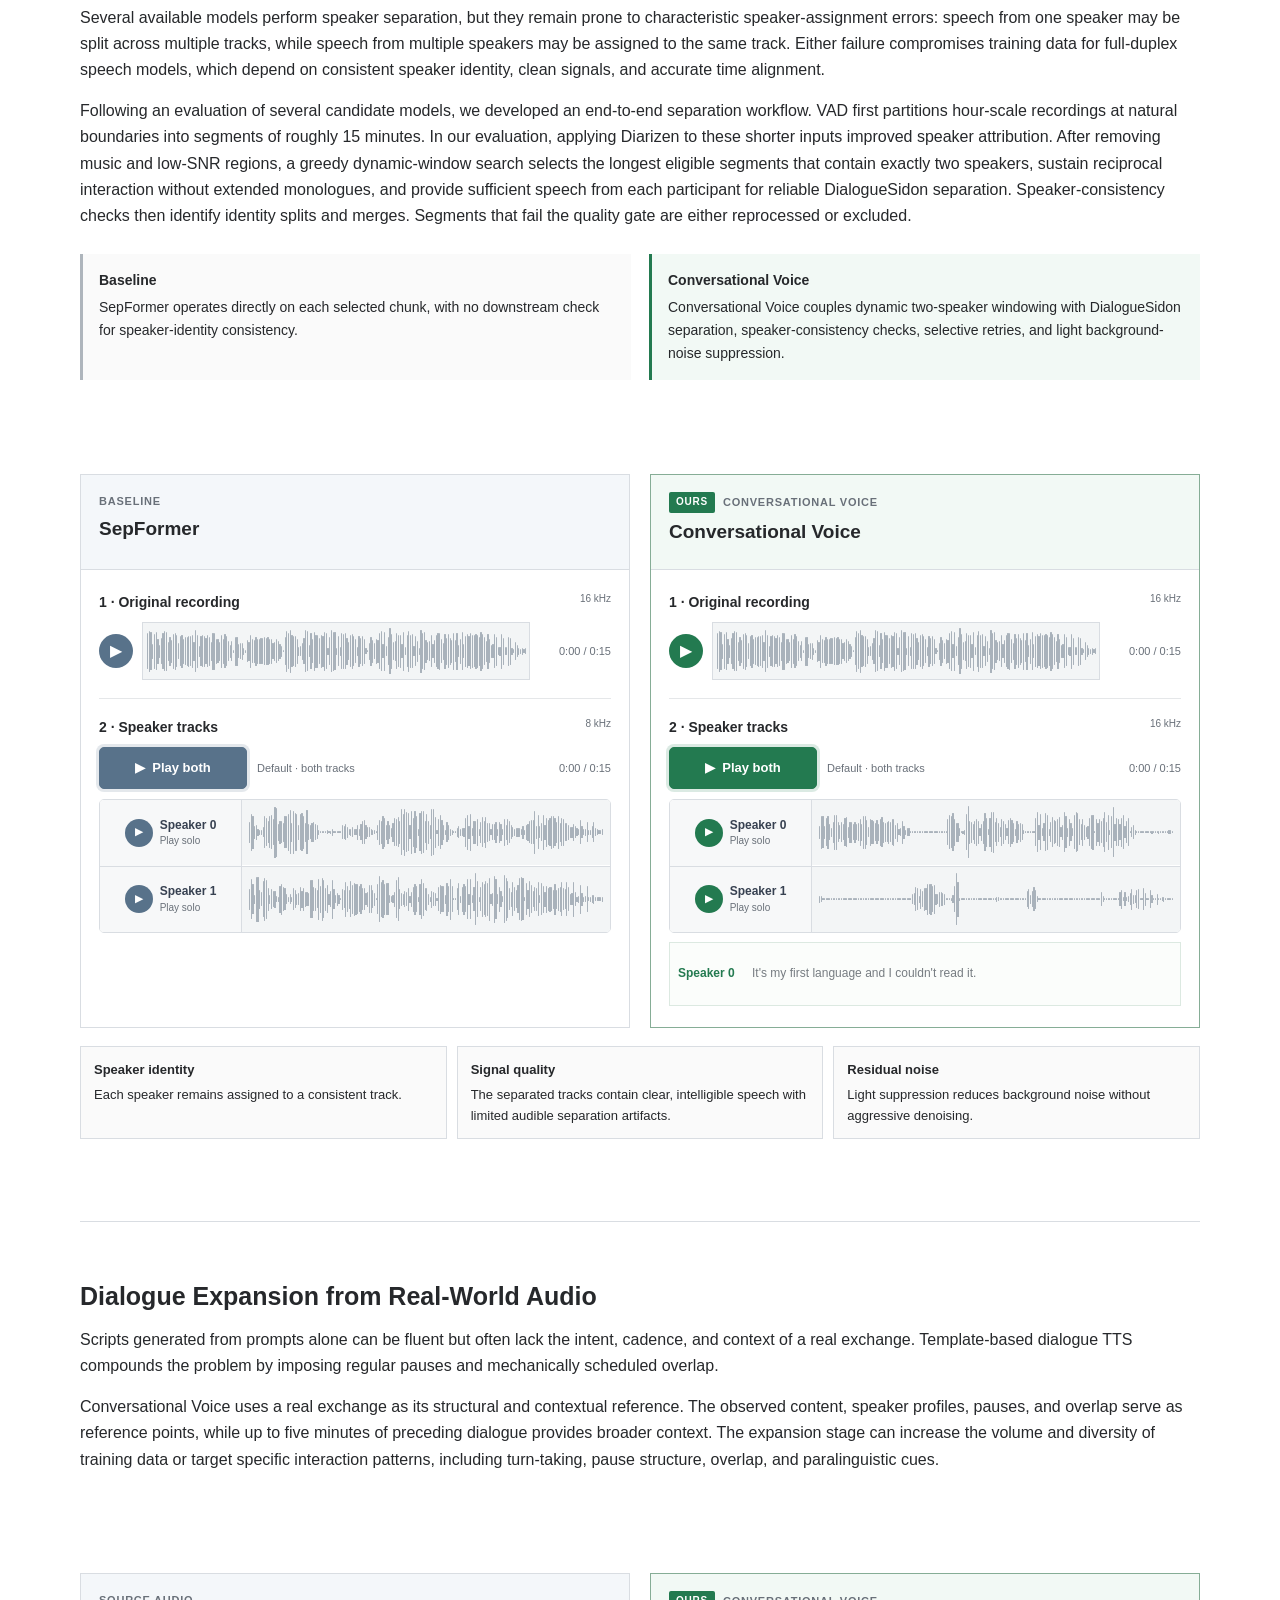
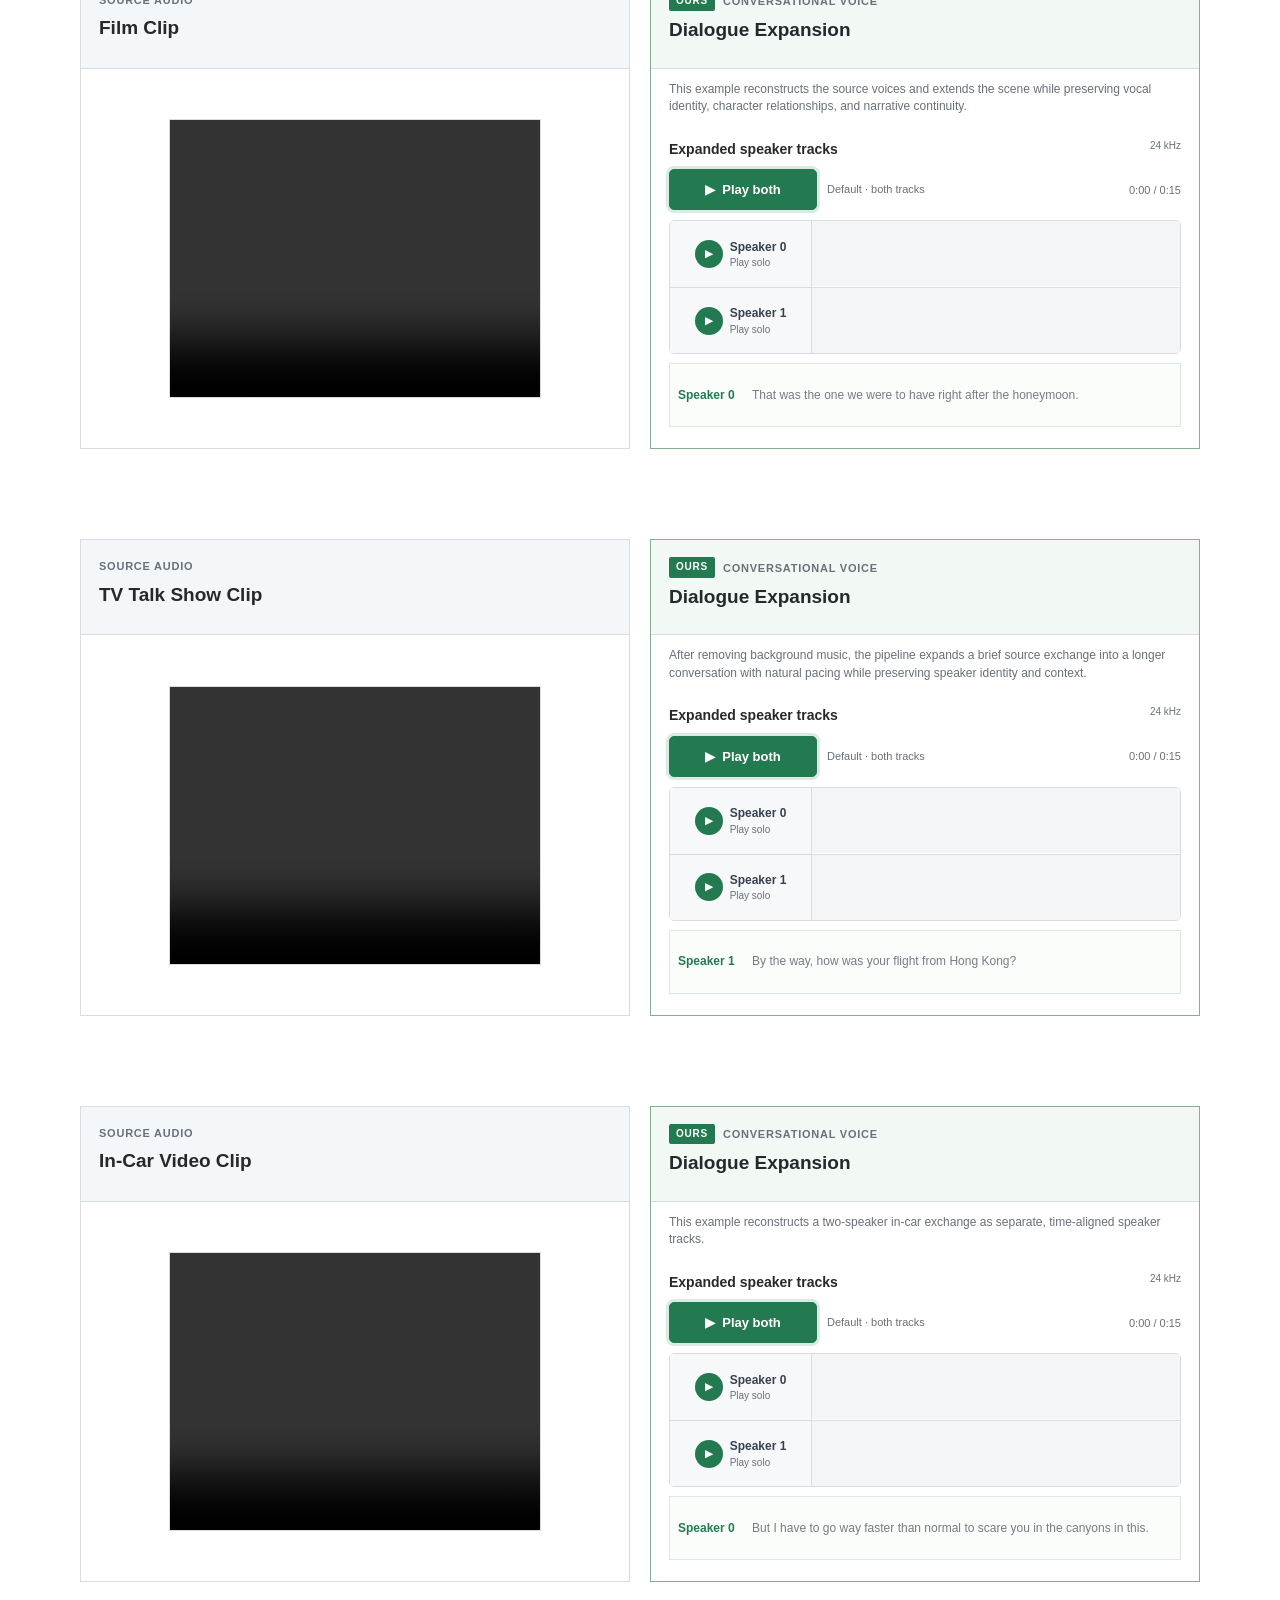
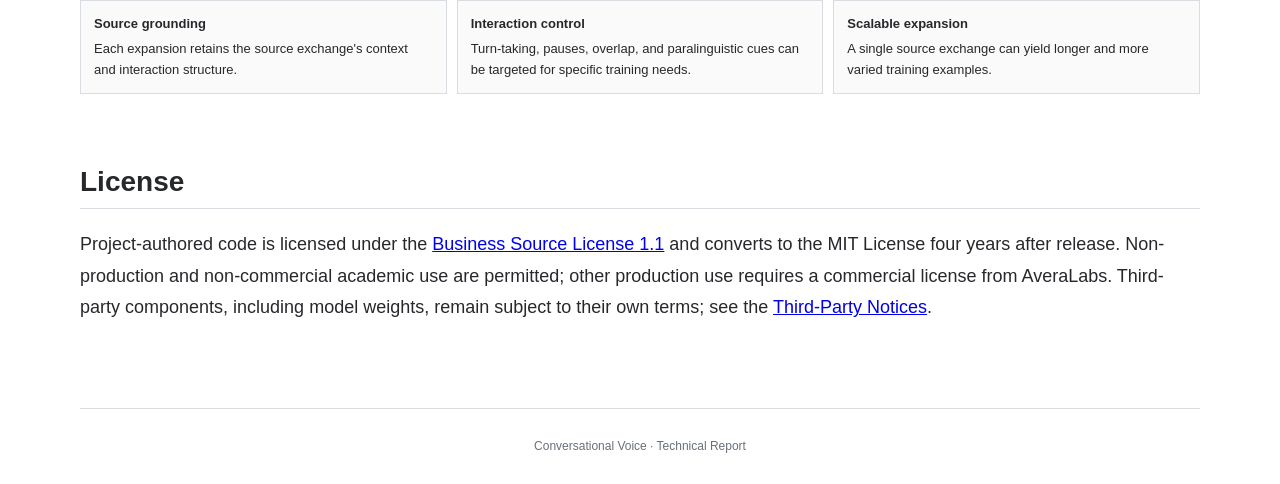
==== commit 42910313: "Update index.html" ====
--- a/index.html
+++ b/index.html
@@ -24,9 +24,6 @@
       <p class="tagline"><span class="en">Full-Duplex Speech Data from Real Conversations</span><span class="zh">源自真实对话的全双工语音数据</span></p>
       <p class="meta">Richard Yucheng He, Baodong Cao, Chen Xu, Yihang Liu, Tairan Chen · Aug 20, 2026</p>
       <nav class="project-nav" aria-label="Project sections">
-        <a href="#introduction"><span class="en">Introduction</span><span class="zh">项目介绍</span></a>
-        <a href="#pipeline"><span class="en">Pipeline</span><span class="zh">处理流程</span></a>
-        <a href="#examples"><span class="en">Method Comparisons</span><span class="zh">方法对比</span></a>
         <a href="//github.com/avera-labs/ConversationalVoice" target="_blank" rel="noopener noreferrer"><span class="en">Project Code</span><span class="zh">项目代码</span></a>
       </nav>
     </header>
@@ -270,6 +267,12 @@
         </article>
       </section>
 
+      <section id="license">
+        <h2><span class="en">License</span><span class="zh">许可证</span></h2>
+        <p class="lead en">Project-authored code is licensed under the <a href="LICENSE">Business Source License 1.1</a> and converts to the MIT License four years after release. Non-production and non-commercial academic use are permitted; other production use requires a commercial license from AveraLabs. Third-party components, including model weights, remain subject to their own terms; see the <a href="THIRD_PARTY_NOTICES.md">Third-Party Notices</a>.</p>
+        <p class="lead zh">项目自研代码采用 <a href="LICENSE">Business Source License 1.1</a>，发布四年后转为 MIT License。允许非生产和非商业学术使用；其他生产用途需取得 AveraLabs 的商业授权。模型权重等第三方组件仍遵循各自条款，详见<a href="THIRD_PARTY_NOTICES.md">第三方声明</a>。</p>
+      </section>
+
     </main>
 
 
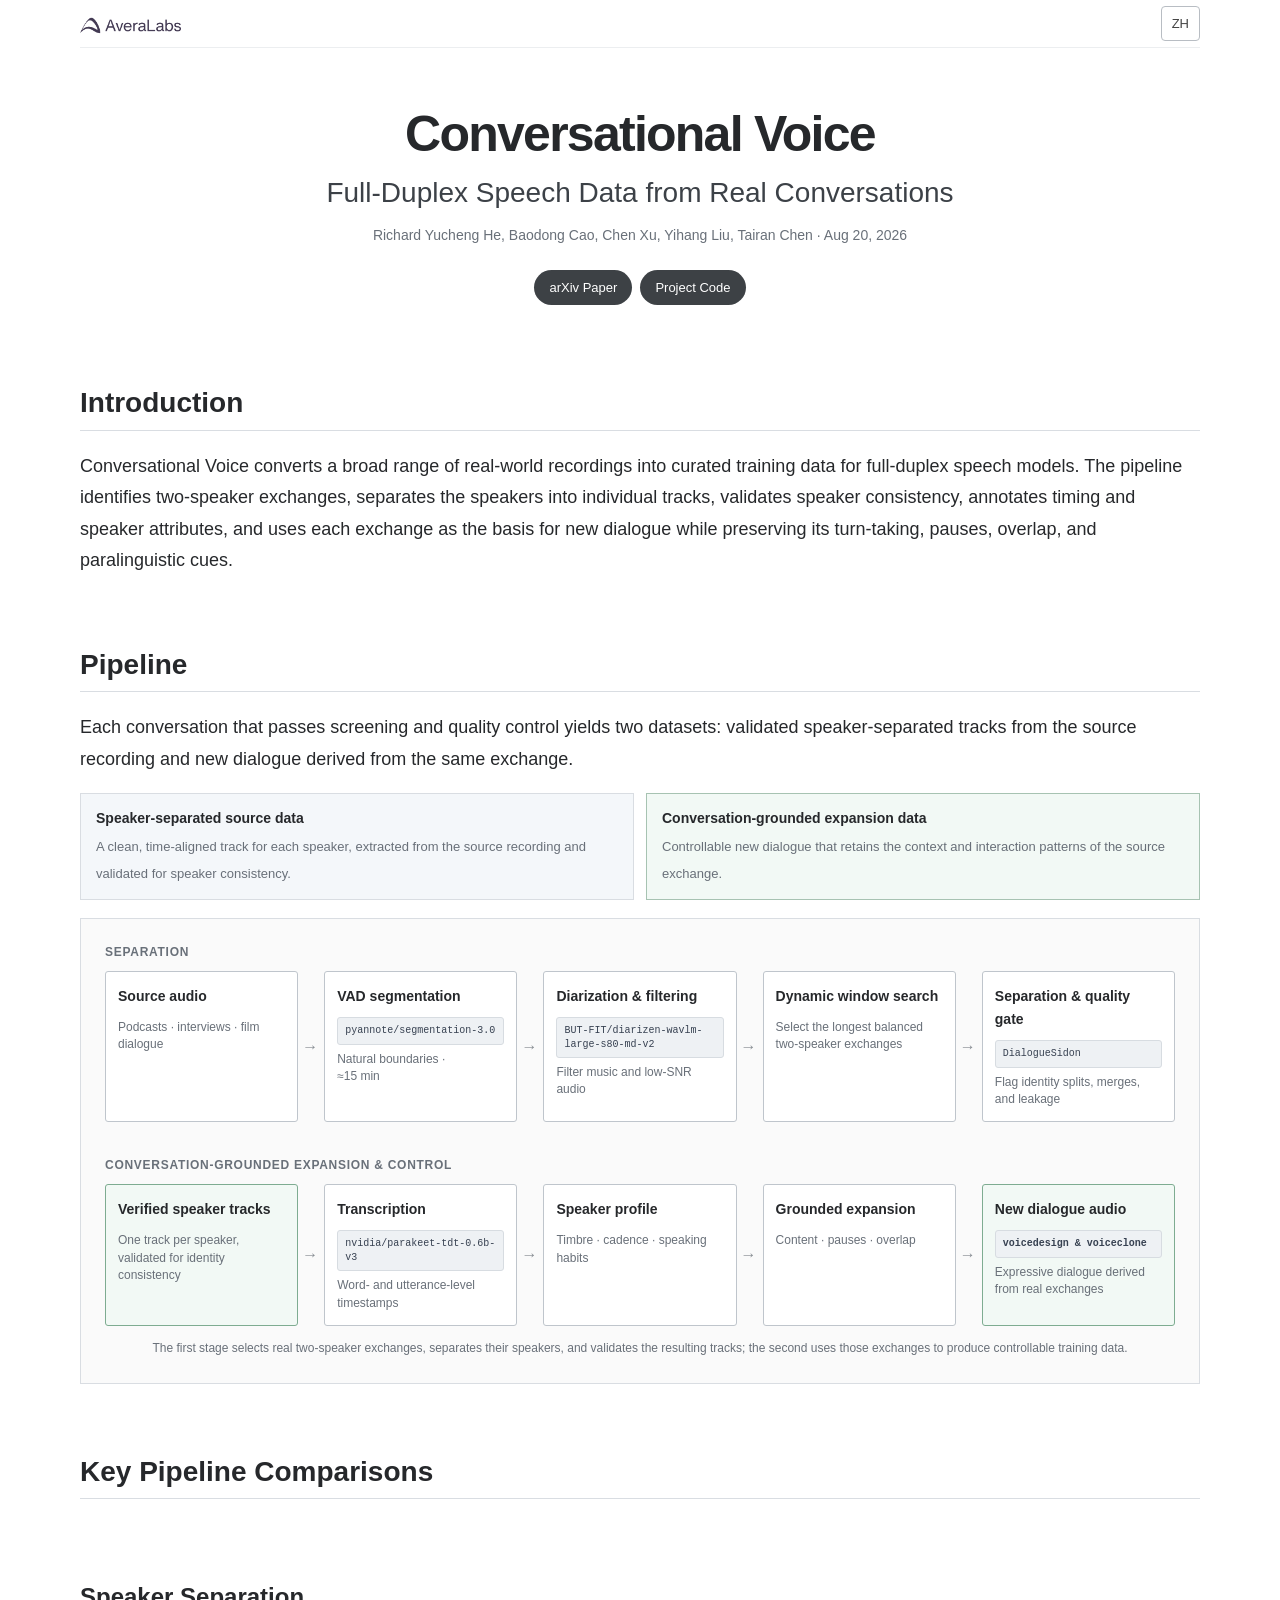
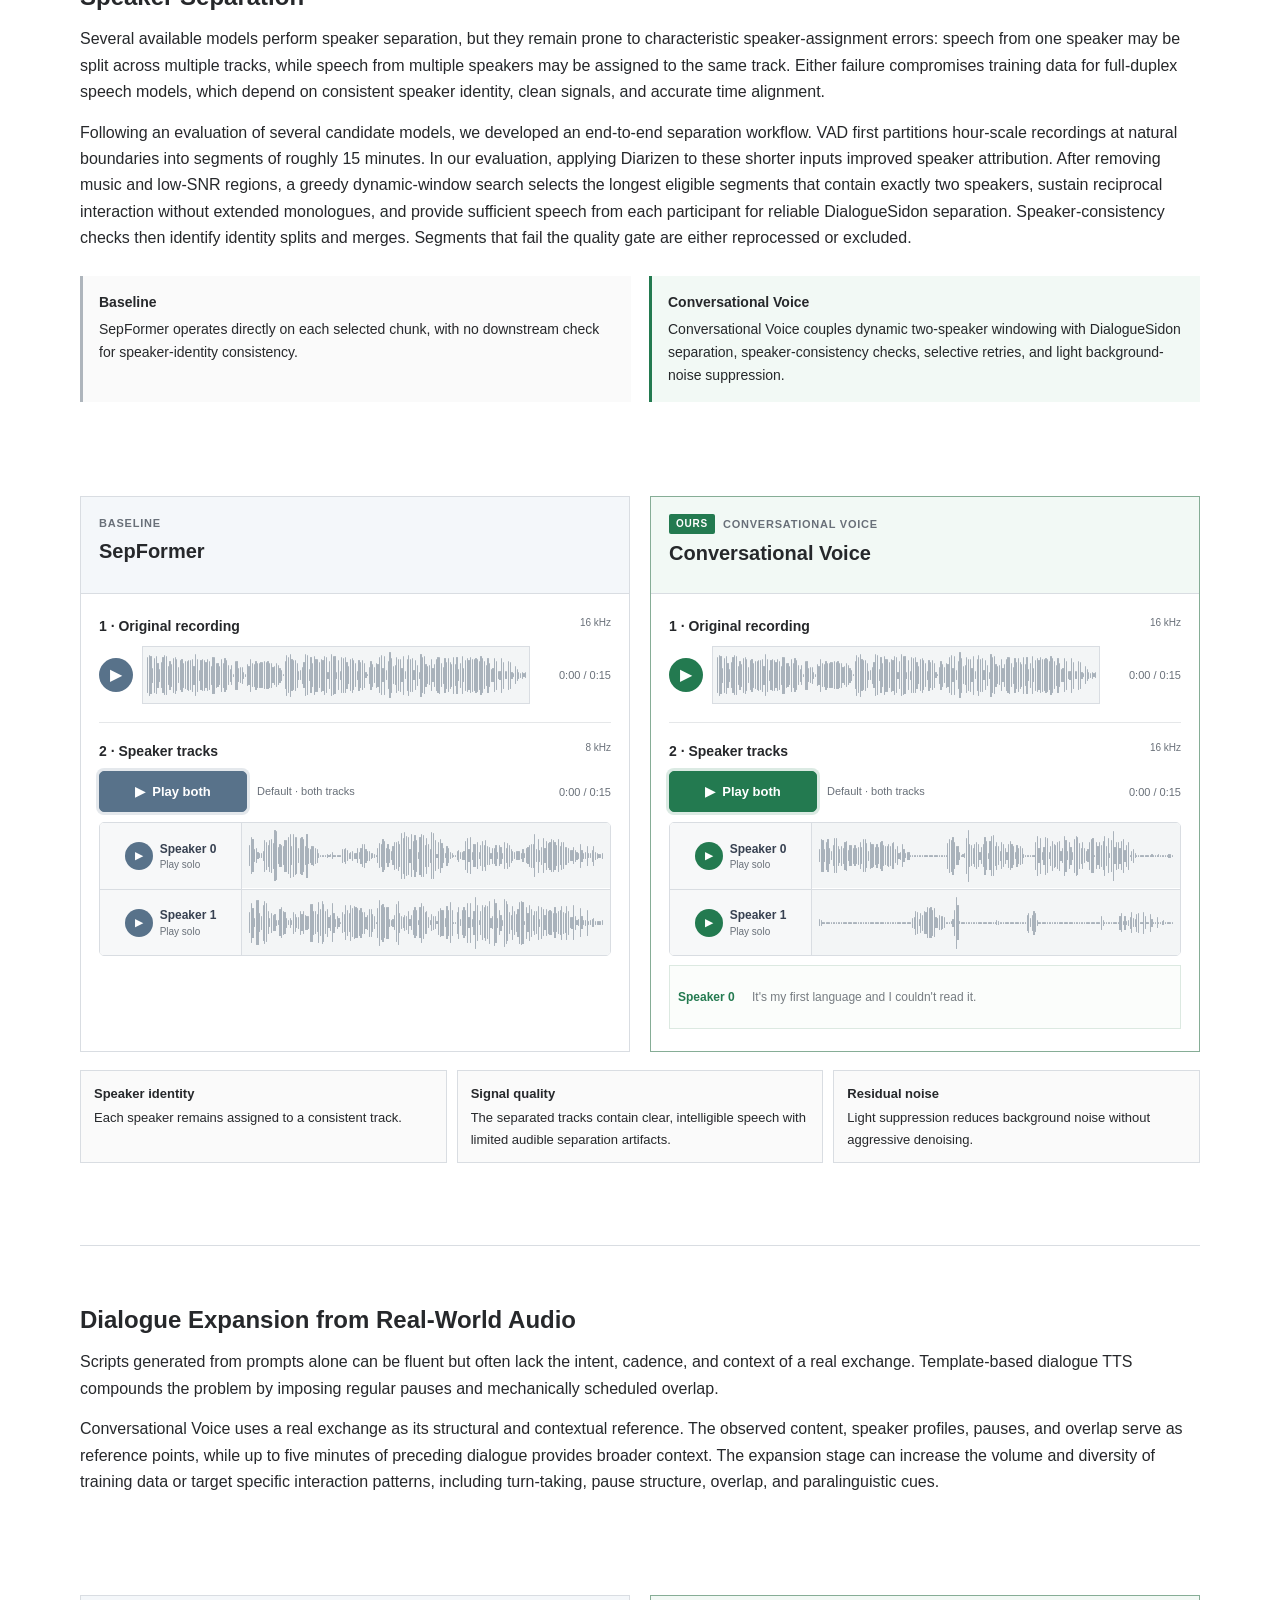
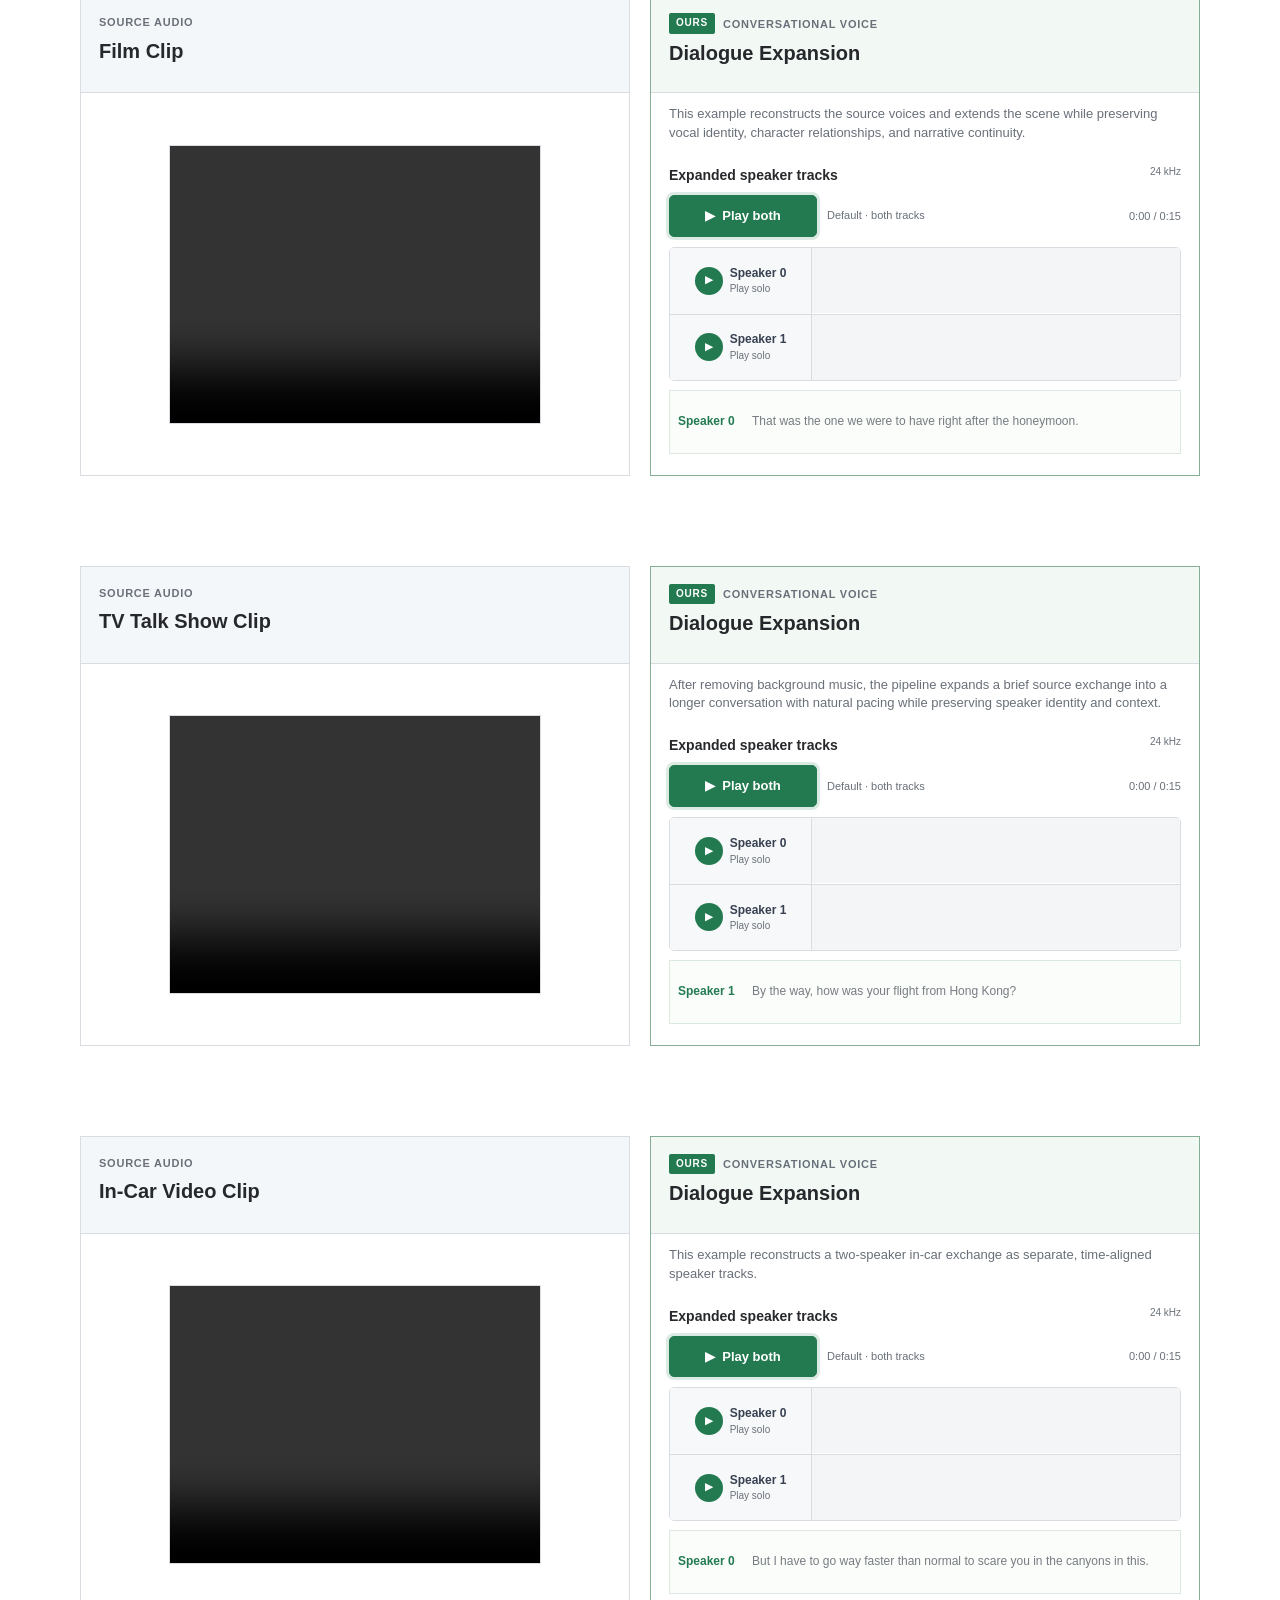
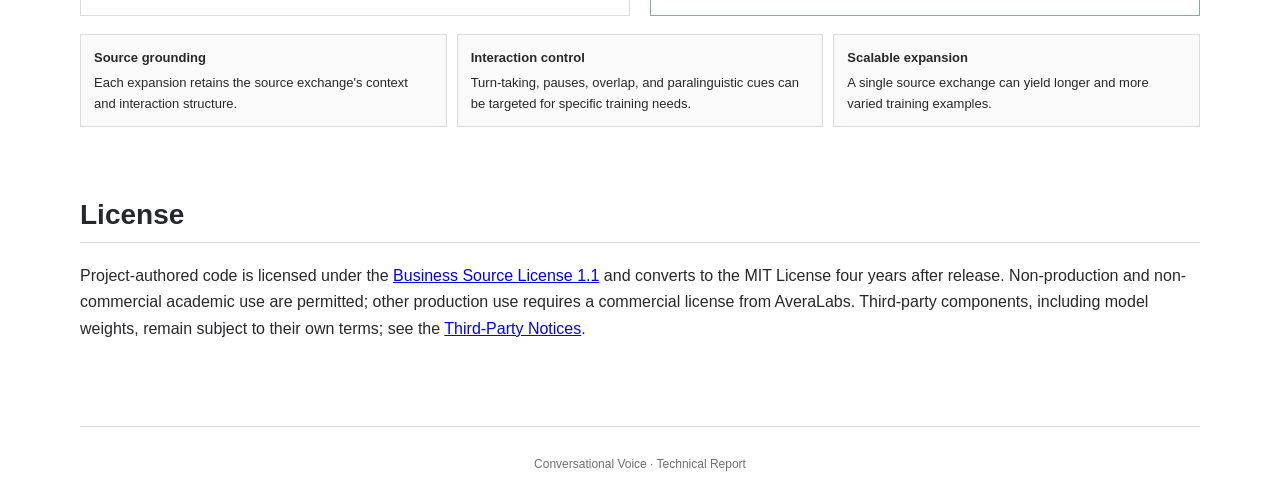
==== commit 6df47f25: "font size" ====
--- a/index.html
+++ b/index.html
@@ -11,7 +11,7 @@
     <meta name="viewport" content="width=device-width, initial-scale=1" />
     <meta name="description" content="Conversational Voice curates speaker-separated and expanded full-duplex speech data from real conversations." />
     <title>Conversational Voice</title>
-    <link rel="stylesheet" href="assets/css/main.css" />
+    <link rel="stylesheet" href="assets/css/main.css?v=20260819b" />
   </head>
   <body>
     <div class="container utility">
@@ -24,6 +24,7 @@
       <p class="tagline"><span class="en">Full-Duplex Speech Data from Real Conversations</span><span class="zh">源自真实对话的全双工语音数据</span></p>
       <p class="meta">Richard Yucheng He, Baodong Cao, Chen Xu, Yihang Liu, Tairan Chen · Aug 20, 2026</p>
       <nav class="project-nav" aria-label="Project sections">
+        <span class="project-nav-placeholder"><span class="en">arXiv Paper</span><span class="zh">arXiv 论文</span></span>
         <a href="//github.com/avera-labs/ConversationalVoice" target="_blank" rel="noopener noreferrer"><span class="en">Project Code</span><span class="zh">项目代码</span></a>
       </nav>
     </header>
@@ -37,7 +38,7 @@
 
       <section id="pipeline">
         <h2><span class="en">Pipeline</span><span class="zh">处理流程</span></h2>
-        <p class="pipeline-output-intro"><span class="en">Each conversation that passes screening and quality control yields two datasets: validated speaker-separated tracks from the source recording and new dialogue derived from the same exchange.</span><span class="zh">每段通过筛选与质检的对话都会产出两类数据：从源录音中得到并通过验证的说话人分离声轨，以及基于同一段对话扩展的新对话。</span></p>
+        <p class="pipeline-output-intro lead"><span class="en">Each conversation that passes screening and quality control yields two datasets: validated speaker-separated tracks from the source recording and new dialogue derived from the same exchange.</span><span class="zh">每段通过筛选与质检的对话都会产出两类数据：从源录音中得到并通过验证的说话人分离声轨，以及基于同一段对话扩展的新对话。</span></p>
         <div class="pipeline-results">
           <div class="pipeline-result"><strong><span class="en">Speaker-separated source data</span><span class="zh">说话人分离数据</span></strong><span><span class="en">A clean, time-aligned track for each speaker, extracted from the source recording and validated for speaker consistency.</span><span class="zh">从源录音中为每位说话人提取清晰且时间对齐的独立声轨，并验证说话人身份一致性。</span></span></div>
           <div class="pipeline-result"><strong><span class="en">Conversation-grounded expansion data</span><span class="zh">基于对话的扩展数据</span></strong><span><span class="en">Controllable new dialogue that retains the context and interaction patterns of the source exchange.</span><span class="zh">以源对话的上下文和互动模式为基础生成的可控新对话。</span></span></div>
@@ -269,8 +270,8 @@
 
       <section id="license">
         <h2><span class="en">License</span><span class="zh">许可证</span></h2>
-        <p class="lead en">Project-authored code is licensed under the <a href="LICENSE">Business Source License 1.1</a> and converts to the MIT License four years after release. Non-production and non-commercial academic use are permitted; other production use requires a commercial license from AveraLabs. Third-party components, including model weights, remain subject to their own terms; see the <a href="THIRD_PARTY_NOTICES.md">Third-Party Notices</a>.</p>
-        <p class="lead zh">项目自研代码采用 <a href="LICENSE">Business Source License 1.1</a>，发布四年后转为 MIT License。允许非生产和非商业学术使用；其他生产用途需取得 AveraLabs 的商业授权。模型权重等第三方组件仍遵循各自条款，详见<a href="THIRD_PARTY_NOTICES.md">第三方声明</a>。</p>
+        <p class="en">Project-authored code is licensed under the <a href="LICENSE">Business Source License 1.1</a> and converts to the MIT License four years after release. Non-production and non-commercial academic use are permitted; other production use requires a commercial license from AveraLabs. Third-party components, including model weights, remain subject to their own terms; see the <a href="THIRD_PARTY_NOTICES.md">Third-Party Notices</a>.</p>
+        <p class="zh">项目自研代码采用 <a href="LICENSE">Business Source License 1.1</a>，发布四年后转为 MIT License。允许非生产和非商业学术使用；其他生产用途需取得 AveraLabs 的商业授权。模型权重等第三方组件仍遵循各自条款，详见<a href="THIRD_PARTY_NOTICES.md">第三方声明</a>。</p>
       </section>
 
     </main>
--- a/assets/css/main.css
+++ b/assets/css/main.css
@@ -18,6 +18,19 @@
   --content-max-width: 1120px;
   --font-sans: -apple-system, BlinkMacSystemFont, "Segoe UI", Arial, sans-serif;
   --font-mono: ui-monospace, SFMono-Regular, Menlo, Consolas, monospace;
+  --font-size-xs: .625rem;
+  --font-size-sm: .6875rem;
+  --font-size-caption: .75rem;
+  --font-size-ui: .8125rem;
+  --font-size-label: .875rem;
+  --font-size-body: 1rem;
+  --font-size-lead: 1.125rem;
+  --font-size-card-title: 1.25rem;
+  --font-size-tagline: clamp(1.3125rem, 2.4vw, 1.75rem);
+  --font-size-step-title: 1.5rem;
+  --font-size-section-title: 1.75rem;
+  --font-size-display: clamp(2.1875rem, 4vw, 3.125rem);
+  --font-size-display-mobile: 2.125rem;
 }
 
 /* Base and language visibility */
@@ -33,7 +46,7 @@
   color: var(--text);
   background: var(--surface);
   font-family: var(--font-sans);
-  font-size: 16px;
+  font-size: var(--font-size-body);
   line-height: 1.65;
 }
 button {
@@ -82,7 +95,7 @@
   border: 1px solid #b8bdc3;
   border-radius: 4px;
   cursor: pointer;
-  font-size: 13px;
+  font-size: var(--font-size-ui);
 }
 
 .project-header {
@@ -92,7 +105,7 @@
 .project-header h1 {
   max-width: 860px;
   margin: 0 auto 12px;
-  font-size: clamp(35px, 4vw, 50px);
+  font-size: var(--font-size-display);
   line-height: 1.14;
   letter-spacing: -.035em;
   font-weight: 650;
@@ -103,13 +116,14 @@
 .project-header .tagline {
   max-width: 720px;
   margin: 0 auto 12px;
-  font-size: clamp(21px, 2.4vw, 28px);
+  font-size: var(--font-size-tagline);
   line-height: 1.32;
   color: #3c4147;
 }
 .project-header .meta {
   margin: 0;
   color: var(--muted);
+  font-size: var(--font-size-label);
 }
 .project-nav {
   display: flex;
@@ -118,15 +132,15 @@
   gap: 8px;
   margin-top: 23px;
 }
-.project-nav a {
+.project-nav a,
+.project-nav-placeholder {
   padding: 7px 15px;
   color: var(--on-accent);
   background: #3d4145;
   border-radius: 20px;
   text-decoration: none;
-  font-size: 13px;
-}
-
+  font-size: var(--font-size-ui);
+}
 /* Content shell and typography */
 
 main {
@@ -143,7 +157,7 @@
   margin: 0 0 20px;
   padding-bottom: 8px;
   border-bottom: 1px solid var(--border);
-  font-size: 28px;
+  font-size: var(--font-size-section-title);
   line-height: 1.3;
   font-weight: 600;
 }
@@ -151,12 +165,15 @@
   margin: 0 0 14px;
 }
 .lead {
-  font-size: 18px;
+  font-size: var(--font-size-lead);
   line-height: 1.75;
 }
+.step-intro {
+  font-size: var(--font-size-body);
+}
 .note {
   color: var(--muted);
-  font-size: 13px;
+  font-size: var(--font-size-ui);
 }
 
 /* Pipeline overview */
@@ -190,11 +207,11 @@
 .pipeline-result strong {
   display: block;
   margin-bottom: 3px;
-  font-size: 14px;
+  font-size: var(--font-size-label);
 }
 .pipeline-result span span, .pipeline-result > span {
   color: var(--muted);
-  font-size: 13px;
+  font-size: var(--font-size-ui);
 }
 .pipeline-lane {
   display: grid;
@@ -226,11 +243,11 @@
 .pipeline-node strong {
   display: block;
   margin-bottom: 5px;
-  font-size: 14px;
+  font-size: var(--font-size-label);
 }
 .pipeline-node span span, .pipeline-node > span {
   color: var(--muted);
-  font-size: 12px;
+  font-size: var(--font-size-caption);
   line-height: 1.45;
 }
 .pipeline-node > strong {
@@ -250,7 +267,7 @@
   border: 1px solid #d7dce1;
   border-radius: 3px;
   font-family: var(--font-mono);
-  font-size: 9px;
+  font-size: var(--font-size-xs);
   font-weight: 500;
   line-height: 1.35;
   overflow-wrap: anywhere;
@@ -265,7 +282,7 @@
 .lane-label {
   margin: 0 0 8px;
   color: var(--muted);
-  font-size: 12px;
+  font-size: var(--font-size-caption);
   font-weight: 700;
   letter-spacing: .06em;
   text-transform: uppercase;
@@ -276,7 +293,7 @@
 figcaption {
   margin-top: 13px;
   color: var(--muted);
-  font-size: 12px;
+  font-size: var(--font-size-caption);
   text-align: center;
 }
 
@@ -291,7 +308,7 @@
 }
 .step h3 {
   margin: 0 0 14px;
-  font-size: 25px;
+  font-size: var(--font-size-step-title);
   line-height: 1.3;
 }
 .strategy-note {
@@ -312,11 +329,11 @@
 .strategy-note strong {
   display: block;
   margin-bottom: 4px;
-  font-size: 14px;
+  font-size: var(--font-size-label);
 }
 .strategy-note p {
   margin: 0;
-  font-size: 14px;
+  font-size: var(--font-size-label);
 }
 
 .comparison-grid {
@@ -352,7 +369,7 @@
   gap: 8px;
   margin-bottom: 3px;
   color: var(--muted);
-  font-size: 11px;
+  font-size: var(--font-size-sm);
   font-weight: 700;
   letter-spacing: .07em;
   text-transform: uppercase;
@@ -362,17 +379,17 @@
   color: var(--on-accent);
   background: var(--our);
   border-radius: 2px;
-  font-size: 10px;
+  font-size: var(--font-size-xs);
   font-weight: 800;
 }
 .method-header h4 {
   margin: 0 0 5px;
-  font-size: 19px;
+  font-size: var(--font-size-card-title);
 }
 .source-path {
   color: #596169;
   font-family: var(--font-mono);
-  font-size: 10px;
+  font-size: var(--font-size-xs);
   overflow-wrap: anywhere;
 }
 #separation .source-path, #regeneration .source-path {
@@ -396,11 +413,11 @@
 }
 .audio-case h5 {
   margin: 0;
-  font-size: 14px;
+  font-size: var(--font-size-label);
 }
 .audio-format {
   color: var(--muted);
-  font-size: 10px;
+  font-size: var(--font-size-xs);
 }
 
 .sample-context {
@@ -408,7 +425,7 @@
   margin: 0;
   padding: 12px 18px 0;
   color: var(--muted);
-  font-size: 12px;
+  font-size: var(--font-size-ui);
   line-height: 1.45;
 }
 .method-panel.video-panel {
@@ -509,7 +526,7 @@
 }
 .wave-time {
   color: var(--muted);
-  font-size: 11px;
+  font-size: var(--font-size-sm);
   font-variant-numeric: tabular-nums;
   text-align: right;
 }
@@ -549,7 +566,7 @@
   padding: 9px 13px;
   color: var(--on-accent);
   background: var(--baseline);
-  font-size: 13px;
+  font-size: var(--font-size-ui);
 }
 .method-panel.our .dual-play-both {
   border-color: var(--our);
@@ -563,13 +580,13 @@
 }
 .dual-default-hint {
   color: var(--muted);
-  font-size: 11px;
+  font-size: var(--font-size-sm);
   line-height: 1.35;
 }
 .dual-time {
   margin-left: auto;
   color: var(--muted);
-  font-size: 11px;
+  font-size: var(--font-size-sm);
   font-variant-numeric: tabular-nums;
   white-space: nowrap;
 }
@@ -596,7 +613,7 @@
   border: 0;
   border-right: 1px solid var(--border);
   border-radius: 0;
-  font-size: 12px;
+  font-size: var(--font-size-caption);
   text-align: left;
 }
 .track-play:hover {
@@ -620,7 +637,7 @@
   color: var(--on-accent);
   background: var(--baseline);
   border-radius: 50%;
-  font-size: 10px;
+  font-size: var(--font-size-xs);
   text-align: center;
 }
 .method-panel.our .track-play-icon {
@@ -638,7 +655,7 @@
   content: "Play solo";
   margin-top: 3px;
   color: var(--muted);
-  font-size: 10px;
+  font-size: var(--font-size-xs);
   font-weight: 500;
 }
 .track-play.is-active .track-play-label::after {
@@ -690,7 +707,7 @@
   background: rgba(31, 41, 55, .88);
   border-radius: 3px;
   box-shadow: 0 3px 10px rgba(0, 0, 0, .16);
-  font-size: 10px;
+  font-size: var(--font-size-xs);
   font-weight: 700;
   line-height: 1.2;
   opacity: 0;
@@ -726,7 +743,7 @@
   justify-content: center;
   background: #fbfdfb;
   border: 1px solid #dce9e1;
-  font-size: 12px;
+  font-size: var(--font-size-caption);
   line-height: 1.45;
   overflow: hidden;
 }
@@ -777,7 +794,7 @@
   padding: 12px 13px;
   background: var(--surface-subtle);
   border: 1px solid var(--border);
-  font-size: 13px;
+  font-size: var(--font-size-ui);
 }
 .finding strong {
   display: block;
@@ -788,7 +805,7 @@
   padding: 28px 0;
   color: var(--muted);
   border-top: 1px solid var(--border);
-  font-size: 12px;
+  font-size: var(--font-size-caption);
   text-align: center;
 }
 
@@ -820,7 +837,7 @@
     padding-top: 38px;
   }
   .project-header h1 {
-    font-size: 34px;
+    font-size: var(--font-size-display-mobile);
   }
   section {
     margin-top: 52px;
@@ -850,7 +867,7 @@
   }
   .track-play {
     padding-inline: 8px;
-    font-size: 11px;
+    font-size: var(--font-size-sm);
   }
   .track-play-icon {
     width: 26px;
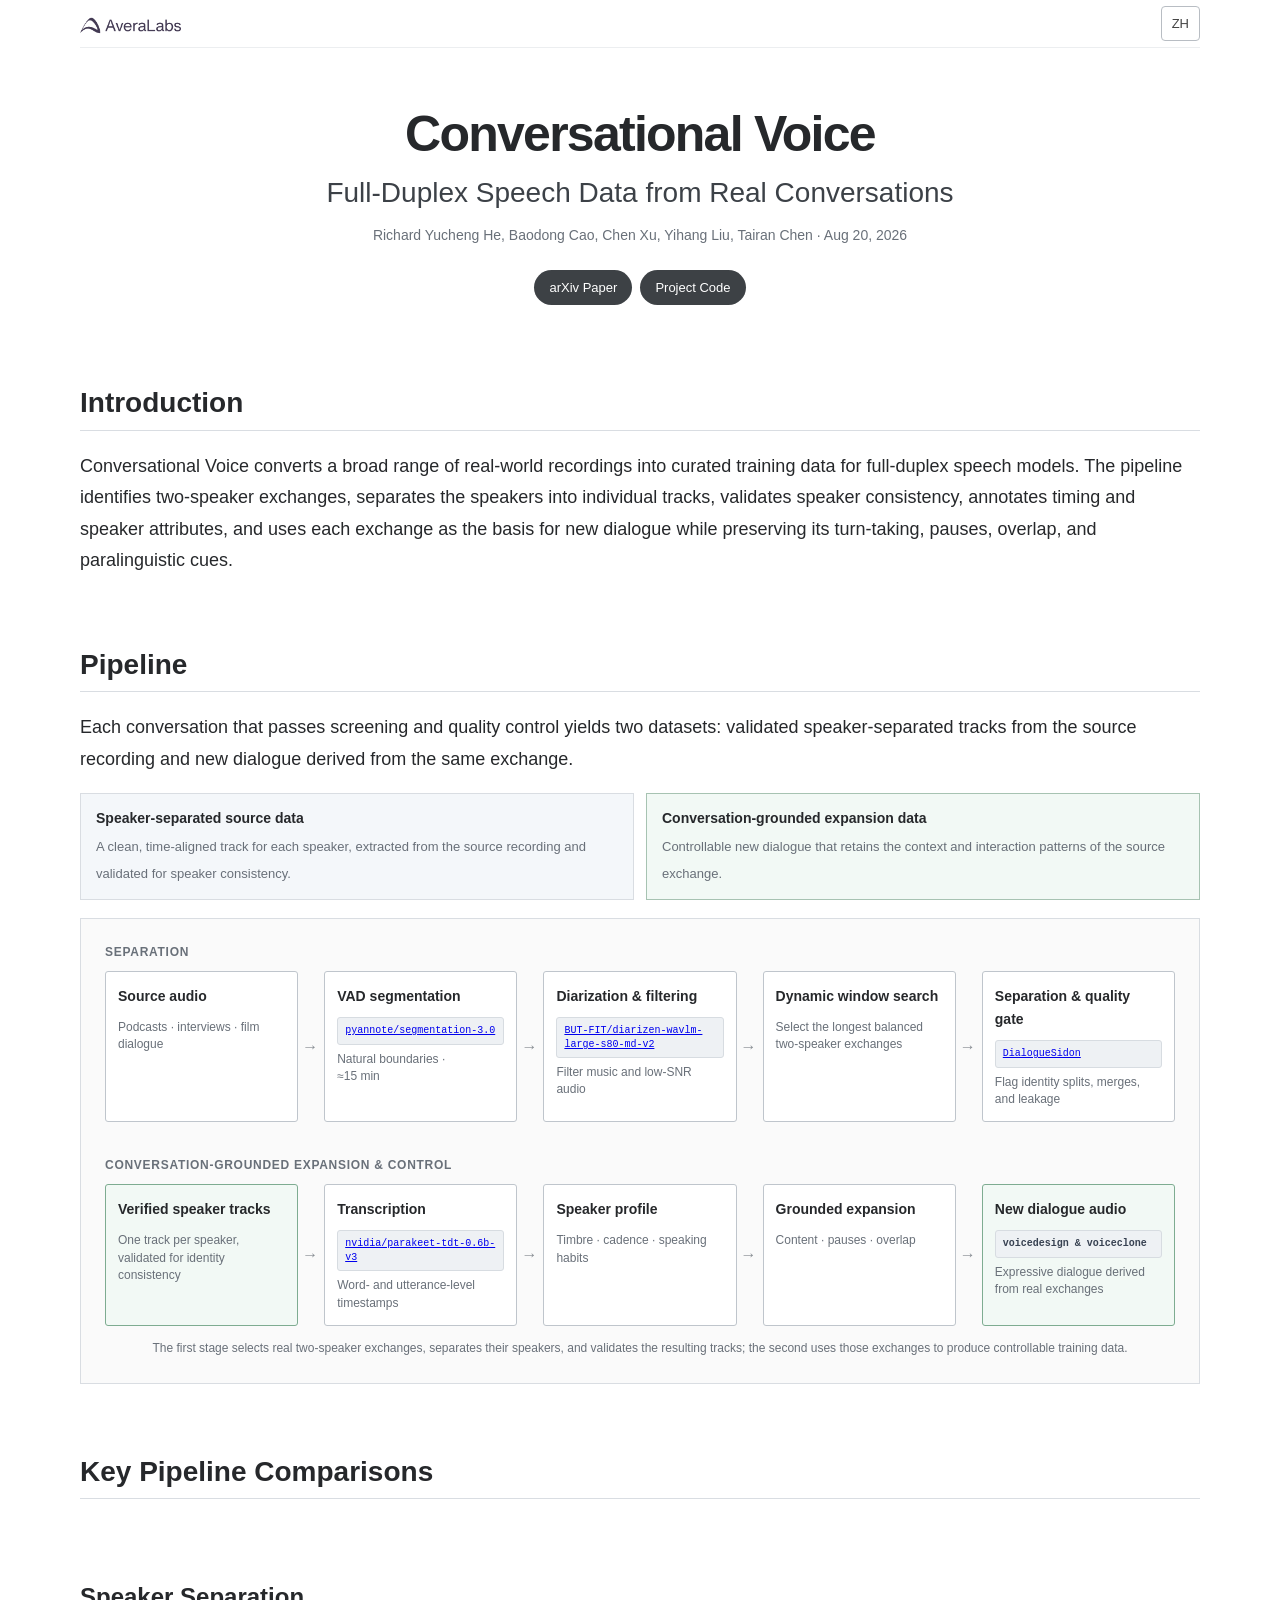
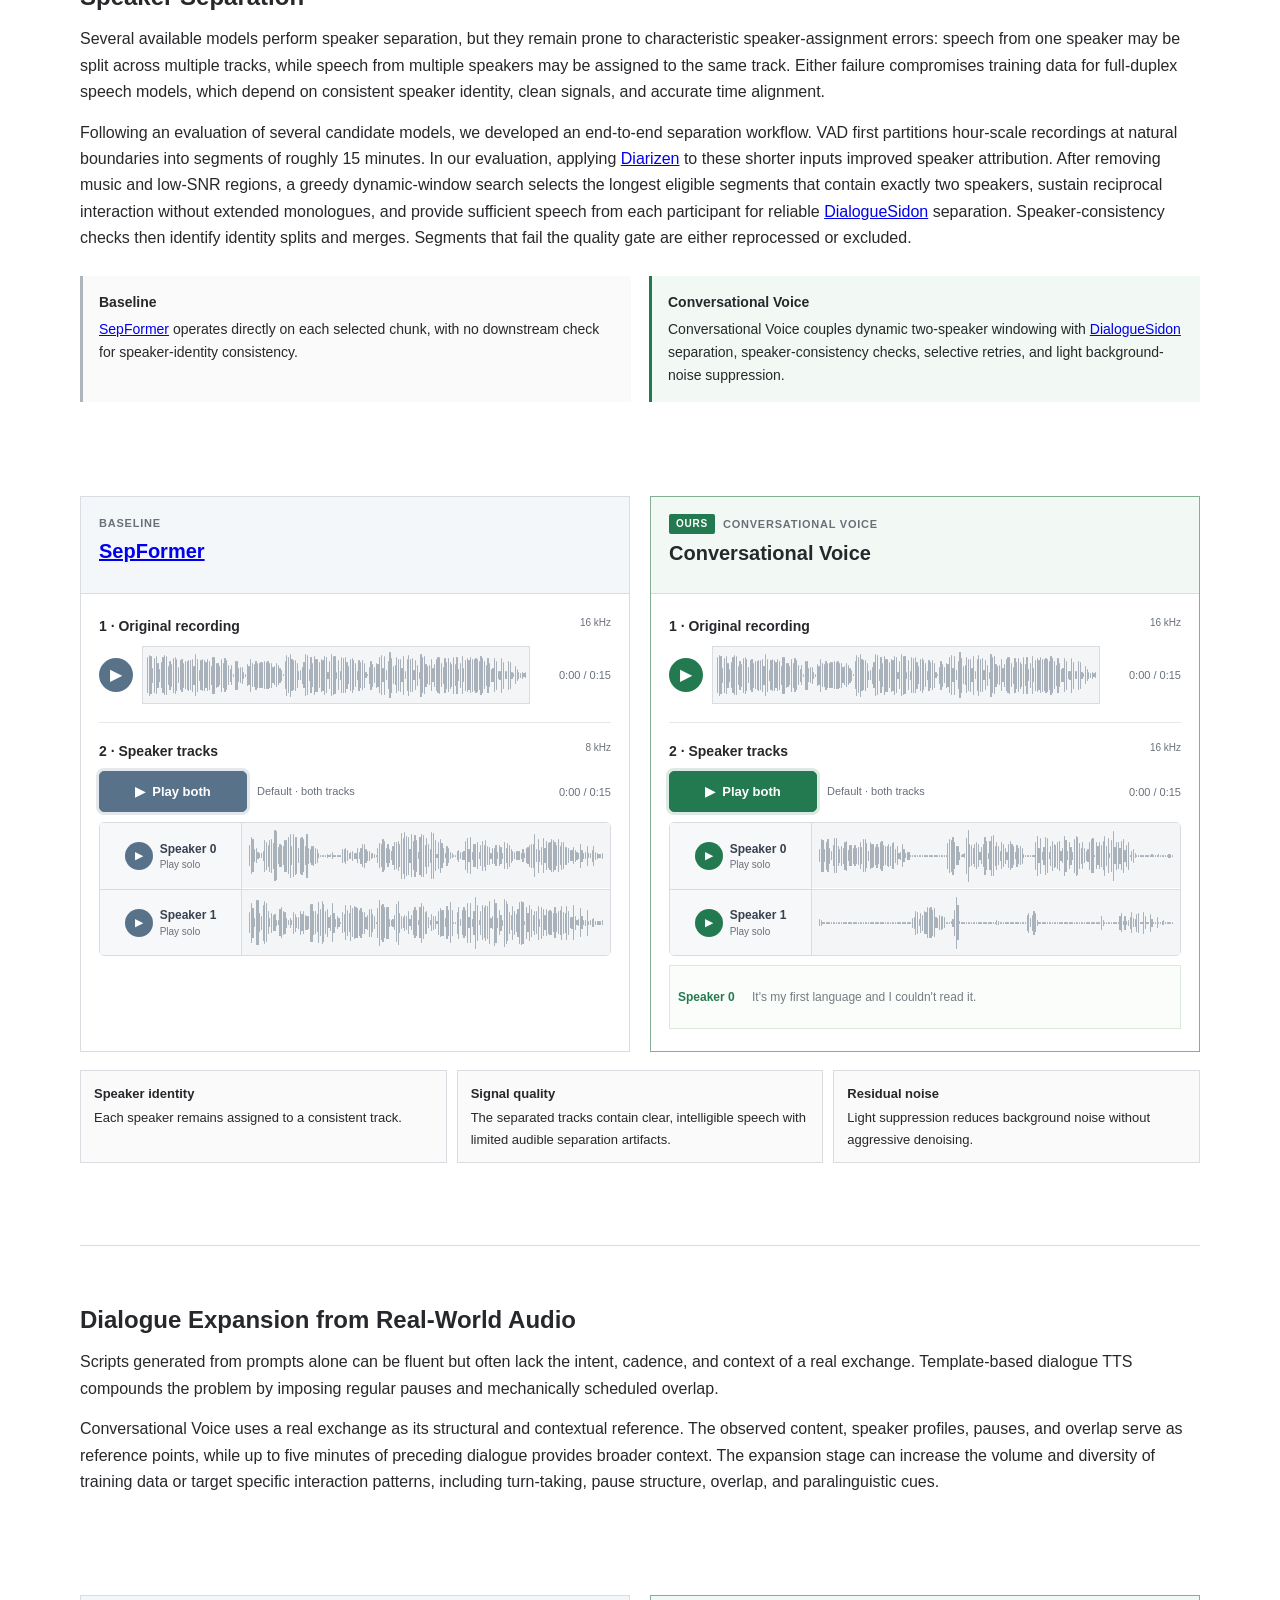
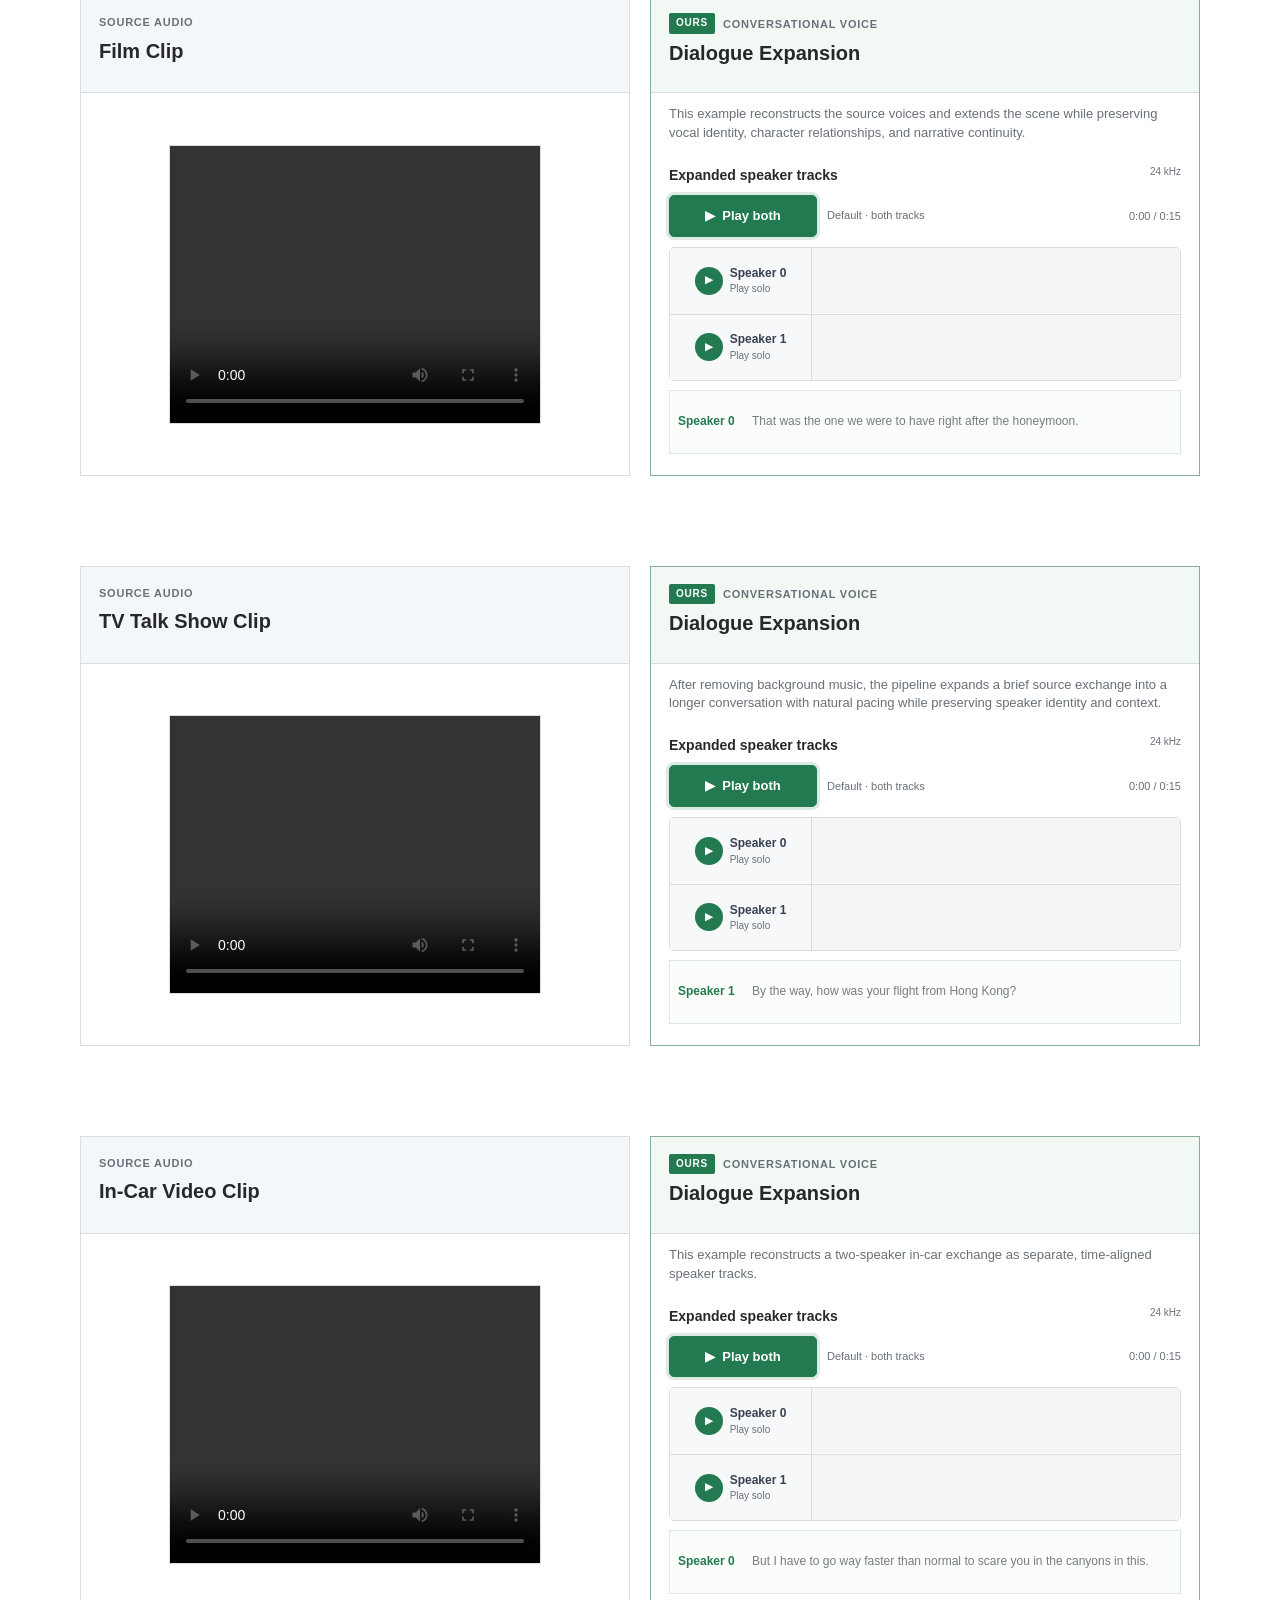
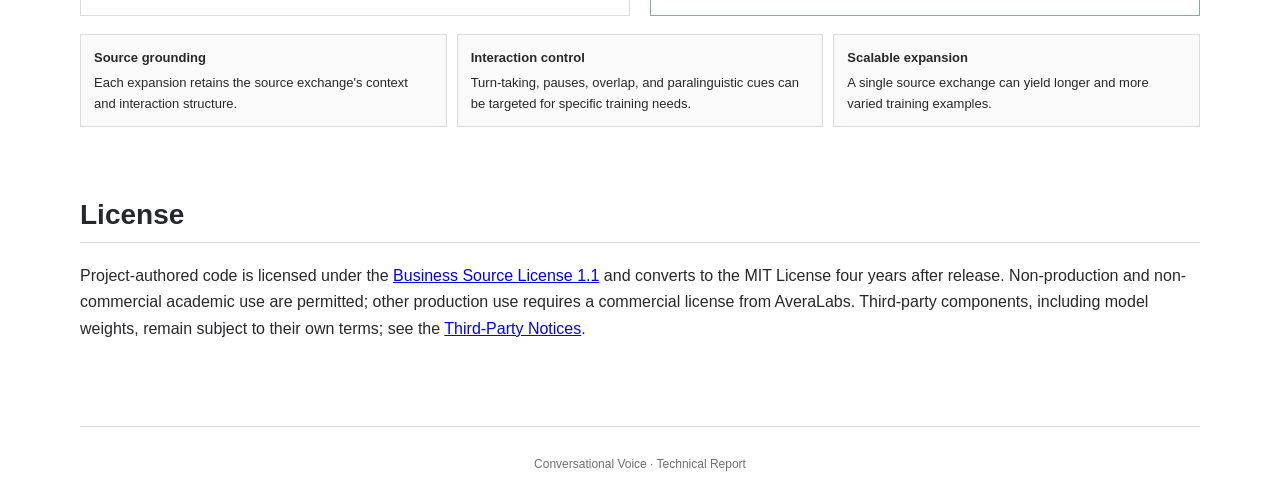
==== commit 207e46fb: "Update index.html" ====
--- a/index.html
+++ b/index.html
@@ -11,7 +11,7 @@
     <meta name="viewport" content="width=device-width, initial-scale=1" />
     <meta name="description" content="Conversational Voice curates speaker-separated and expanded full-duplex speech data from real conversations." />
     <title>Conversational Voice</title>
-    <link rel="stylesheet" href="assets/css/main.css?v=20260819b" />
+    <link rel="stylesheet" href="assets/css/main.css?v=20260819c" />
   </head>
   <body>
     <div class="container utility">
@@ -47,15 +47,15 @@
           <p class="lane-label"><span class="en">Separation</span><span class="zh">说话人分离</span></p>
           <div class="pipeline-lane">
             <div class="pipeline-node"><strong><span class="en">Source audio</span><span class="zh">源音频</span></strong><span><span class="en">Podcasts · interviews · film dialogue</span><span class="zh">播客 · 访谈 · 影视对白</span></span></div>
-            <div class="pipeline-node"><strong><span class="en">VAD segmentation</span><span class="zh">VAD 切分</span></strong><span><span class="en">Natural boundaries ·<br />≈15 min</span><span class="zh">自然边界 · 约 15 分钟</span></span><code class="model-name">pyannote/segmentation-3.0</code></div>
-            <div class="pipeline-node"><strong><span class="en">Diarization & filtering</span><span class="zh">说话人分段与过滤</span></strong><span><span class="en">Filter music and low-SNR audio</span><span class="zh">过滤音乐及低信噪比音频</span></span><code class="model-name">BUT-FIT/diarizen-wavlm-large-s80-md-v2</code></div>
+            <div class="pipeline-node"><strong><span class="en">VAD segmentation</span><span class="zh">VAD 切分</span></strong><span><span class="en">Natural boundaries ·<br />≈15 min</span><span class="zh">自然边界 · 约 15 分钟</span></span><code class="model-name"><a class="model-link" href="https://huggingface.co/pyannote/segmentation-3.0" target="_blank" rel="noopener noreferrer">pyannote/segmentation-3.0</a></code></div>
+            <div class="pipeline-node"><strong><span class="en">Diarization & filtering</span><span class="zh">说话人分段与过滤</span></strong><span><span class="en">Filter music and low-SNR audio</span><span class="zh">过滤音乐及低信噪比音频</span></span><code class="model-name"><a class="model-link" href="https://arxiv.org/abs/2506.18623" target="_blank" rel="noopener noreferrer">BUT-FIT/diarizen-wavlm-large-s80-md-v2</a></code></div>
             <div class="pipeline-node"><strong><span class="en">Dynamic window search</span><span class="zh">动态窗口搜索</span></strong><span><span class="en">Select the longest balanced two-speaker exchanges</span><span class="zh">选取最长且双方语音充分的双人对话</span></span></div>
-            <div class="pipeline-node gate"><strong><span class="en">Separation & quality gate</span><span class="zh">分离与质量门控</span></strong><span><span class="en">Flag identity splits, merges, and leakage</span><span class="zh">标记身份拆分、合并与串音</span></span><code class="model-name">DialogueSidon</code></div>
+            <div class="pipeline-node gate"><strong><span class="en">Separation & quality gate</span><span class="zh">分离与质量门控</span></strong><span><span class="en">Flag identity splits, merges, and leakage</span><span class="zh">标记身份拆分、合并与串音</span></span><code class="model-name"><a class="model-link" href="https://arxiv.org/abs/2604.09344" target="_blank" rel="noopener noreferrer">DialogueSidon</a></code></div>
           </div>
           <p class="lane-label"><span class="en">Conversation-grounded expansion & control</span><span class="zh">基于对话的扩展与控制</span></p>
           <div class="pipeline-lane">
             <div class="pipeline-node our-node"><strong><span class="en">Verified speaker tracks</span><span class="zh">已验证的说话人声轨</span></strong><span><span class="en">One track per speaker, validated for identity consistency</span><span class="zh">每位说话人对应一条声轨，并通过身份一致性验证</span></span></div>
-            <div class="pipeline-node"><strong><span class="en">Transcription</span><span class="zh">转写</span></strong><span><span class="en">Word- and utterance-level timestamps</span><span class="zh">词级与语句级时间戳</span></span><code class="model-name">nvidia/parakeet-tdt-0.6b-v3</code></div>
+            <div class="pipeline-node"><strong><span class="en">Transcription</span><span class="zh">转写</span></strong><span><span class="en">Word- and utterance-level timestamps</span><span class="zh">词级与语句级时间戳</span></span><code class="model-name"><a class="model-link" href="https://arxiv.org/abs/2509.14128" target="_blank" rel="noopener noreferrer">nvidia/parakeet-tdt-0.6b-v3</a></code></div>
             <div class="pipeline-node"><strong><span class="en">Speaker profile</span><span class="zh">说话人画像</span></strong><span><span class="en">Timbre · cadence · speaking habits</span><span class="zh">音色 · 节奏 · 说话习惯</span></span></div>
             <div class="pipeline-node"><strong><span class="en">Grounded expansion</span><span class="zh">基于对话的扩展</span></strong><span><span class="en">Content · pauses · overlap</span><span class="zh">内容 · 停顿 · 重叠</span></span></div>
             <div class="pipeline-node our-node"><strong><span class="en">New dialogue audio</span><span class="zh">新对话音频</span></strong><span><span class="en">Expressive dialogue derived from real exchanges</span><span class="zh">基于真实对话扩展的富有表现力的新对话</span></span><code class="model-name"><b>voicedesign &amp; voiceclone</b></code></div>
@@ -71,19 +71,19 @@
           <div class="step-intro">
             <p class="en">Several available models perform speaker separation, but they remain prone to characteristic speaker-assignment errors: speech from one speaker may be split across multiple tracks, while speech from multiple speakers may be assigned to the same track. Either failure compromises training data for full-duplex speech models, which depend on consistent speaker identity, clean signals, and accurate time alignment.</p>
             <p class="zh">现有的若干模型可以执行说话人分离，但仍容易出现典型的说话人归属错误：同一位说话人的语音可能被拆分到多条声轨，而多位说话人的语音也可能被归入同一条声轨。这两类错误都会损害全双工语音模型的训练数据质量；此类模型要求说话人身份稳定、信号清晰且时间对齐准确。</p>
-            <p class="en">Following an evaluation of several candidate models, we developed an end-to-end separation workflow. VAD first partitions hour-scale recordings at natural boundaries into segments of roughly 15 minutes. In our evaluation, applying Diarizen to these shorter inputs improved speaker attribution. After removing music and low-SNR regions, a greedy dynamic-window search selects the longest eligible segments that contain exactly two speakers, sustain reciprocal interaction without extended monologues, and provide sufficient speech from each participant for reliable DialogueSidon separation. Speaker-consistency checks then identify identity splits and merges. Segments that fail the quality gate are either reprocessed or excluded.</p>
-            <p class="zh">在评估多个候选模型后，我们构建了一套端到端的说话人分离流程。首先，VAD 沿自然边界将小时级录音切分为约 15 分钟的片段。我们的评估显示，在这些较短的输入上应用 Diarizen 改善了说话人归属结果。过滤音乐和低信噪比区域后，系统使用贪心动态窗口搜索，选取满足以下条件的最长片段：恰好包含两位说话人、双方保持往返互动且不存在大段独白，并且每位说话人都具有足够的语音时长，以支持 DialogueSidon 进行可靠分离。随后，说话人一致性检查会识别身份拆分与合并。未通过质量门控的片段将被重新处理或剔除。</p>
+            <p class="en">Following an evaluation of several candidate models, we developed an end-to-end separation workflow. VAD first partitions hour-scale recordings at natural boundaries into segments of roughly 15 minutes. In our evaluation, applying <a class="model-link" href="https://arxiv.org/abs/2506.18623" target="_blank" rel="noopener noreferrer">Diarizen</a> to these shorter inputs improved speaker attribution. After removing music and low-SNR regions, a greedy dynamic-window search selects the longest eligible segments that contain exactly two speakers, sustain reciprocal interaction without extended monologues, and provide sufficient speech from each participant for reliable <a class="model-link" href="https://arxiv.org/abs/2604.09344" target="_blank" rel="noopener noreferrer">DialogueSidon</a> separation. Speaker-consistency checks then identify identity splits and merges. Segments that fail the quality gate are either reprocessed or excluded.</p>
+            <p class="zh">在评估多个候选模型后，我们构建了一套端到端的说话人分离流程。首先，VAD 沿自然边界将小时级录音切分为约 15 分钟的片段。我们的评估显示，在这些较短的输入上应用 <a class="model-link" href="https://arxiv.org/abs/2506.18623" target="_blank" rel="noopener noreferrer">Diarizen</a> 改善了说话人归属结果。过滤音乐和低信噪比区域后，系统使用贪心动态窗口搜索，选取满足以下条件的最长片段：恰好包含两位说话人、双方保持往返互动且不存在大段独白，并且每位说话人都具有足够的语音时长，以支持 <a class="model-link" href="https://arxiv.org/abs/2604.09344" target="_blank" rel="noopener noreferrer">DialogueSidon</a> 进行可靠分离。随后，说话人一致性检查会识别身份拆分与合并。未通过质量门控的片段将被重新处理或剔除。</p>
           </div>
           <div class="strategy-note">
-            <div><strong><span class="en">Baseline</span><span class="zh">基线</span></strong><p><span class="en">SepFormer operates directly on each selected chunk, with no downstream check for speaker-identity consistency.</span><span class="zh">SepFormer 直接处理每个选定片段，后续不检查说话人身份一致性。</span></p></div>
-            <div><strong><span class="en">Conversational Voice</span><span class="zh">Conversational Voice</span></strong><p><span class="en">Conversational Voice couples dynamic two-speaker windowing with DialogueSidon separation, speaker-consistency checks, selective retries, and light background-noise suppression.</span><span class="zh">Conversational Voice 将动态双人窗口、DialogueSidon 分离、说话人一致性检查、选择性重试和轻量背景噪声抑制整合到同一流程中。</span></p></div>
+            <div><strong><span class="en">Baseline</span><span class="zh">基线</span></strong><p><span class="en"><a class="model-link" href="https://arxiv.org/abs/2010.13154" target="_blank" rel="noopener noreferrer">SepFormer</a> operates directly on each selected chunk, with no downstream check for speaker-identity consistency.</span><span class="zh"><a class="model-link" href="https://arxiv.org/abs/2010.13154" target="_blank" rel="noopener noreferrer">SepFormer</a> 直接处理每个选定片段，后续不检查说话人身份一致性。</span></p></div>
+            <div><strong><span class="en">Conversational Voice</span><span class="zh">Conversational Voice</span></strong><p><span class="en">Conversational Voice couples dynamic two-speaker windowing with <a class="model-link" href="https://arxiv.org/abs/2604.09344" target="_blank" rel="noopener noreferrer">DialogueSidon</a> separation, speaker-consistency checks, selective retries, and light background-noise suppression.</span><span class="zh">Conversational Voice 将动态双人窗口、<a class="model-link" href="https://arxiv.org/abs/2604.09344" target="_blank" rel="noopener noreferrer">DialogueSidon</a> 分离、说话人一致性检查、选择性重试和轻量背景噪声抑制整合到同一流程中。</span></p></div>
           </div>
 
           <div class="comparison-grid">
             <section class="method-panel" aria-label="SepFormer baseline">
               <header class="method-header">
                 <div class="method-kicker"><span class="en">Baseline</span><span class="zh">基线</span></div>
-                <h4>SepFormer</h4>
+                <h4><a class="model-link" href="https://arxiv.org/abs/2010.13154" target="_blank" rel="noopener noreferrer">SepFormer</a></h4>
                 <div class="source-path">assets/separation/separation-sepformer/</div>
               </header>
               <div class="audio-list">
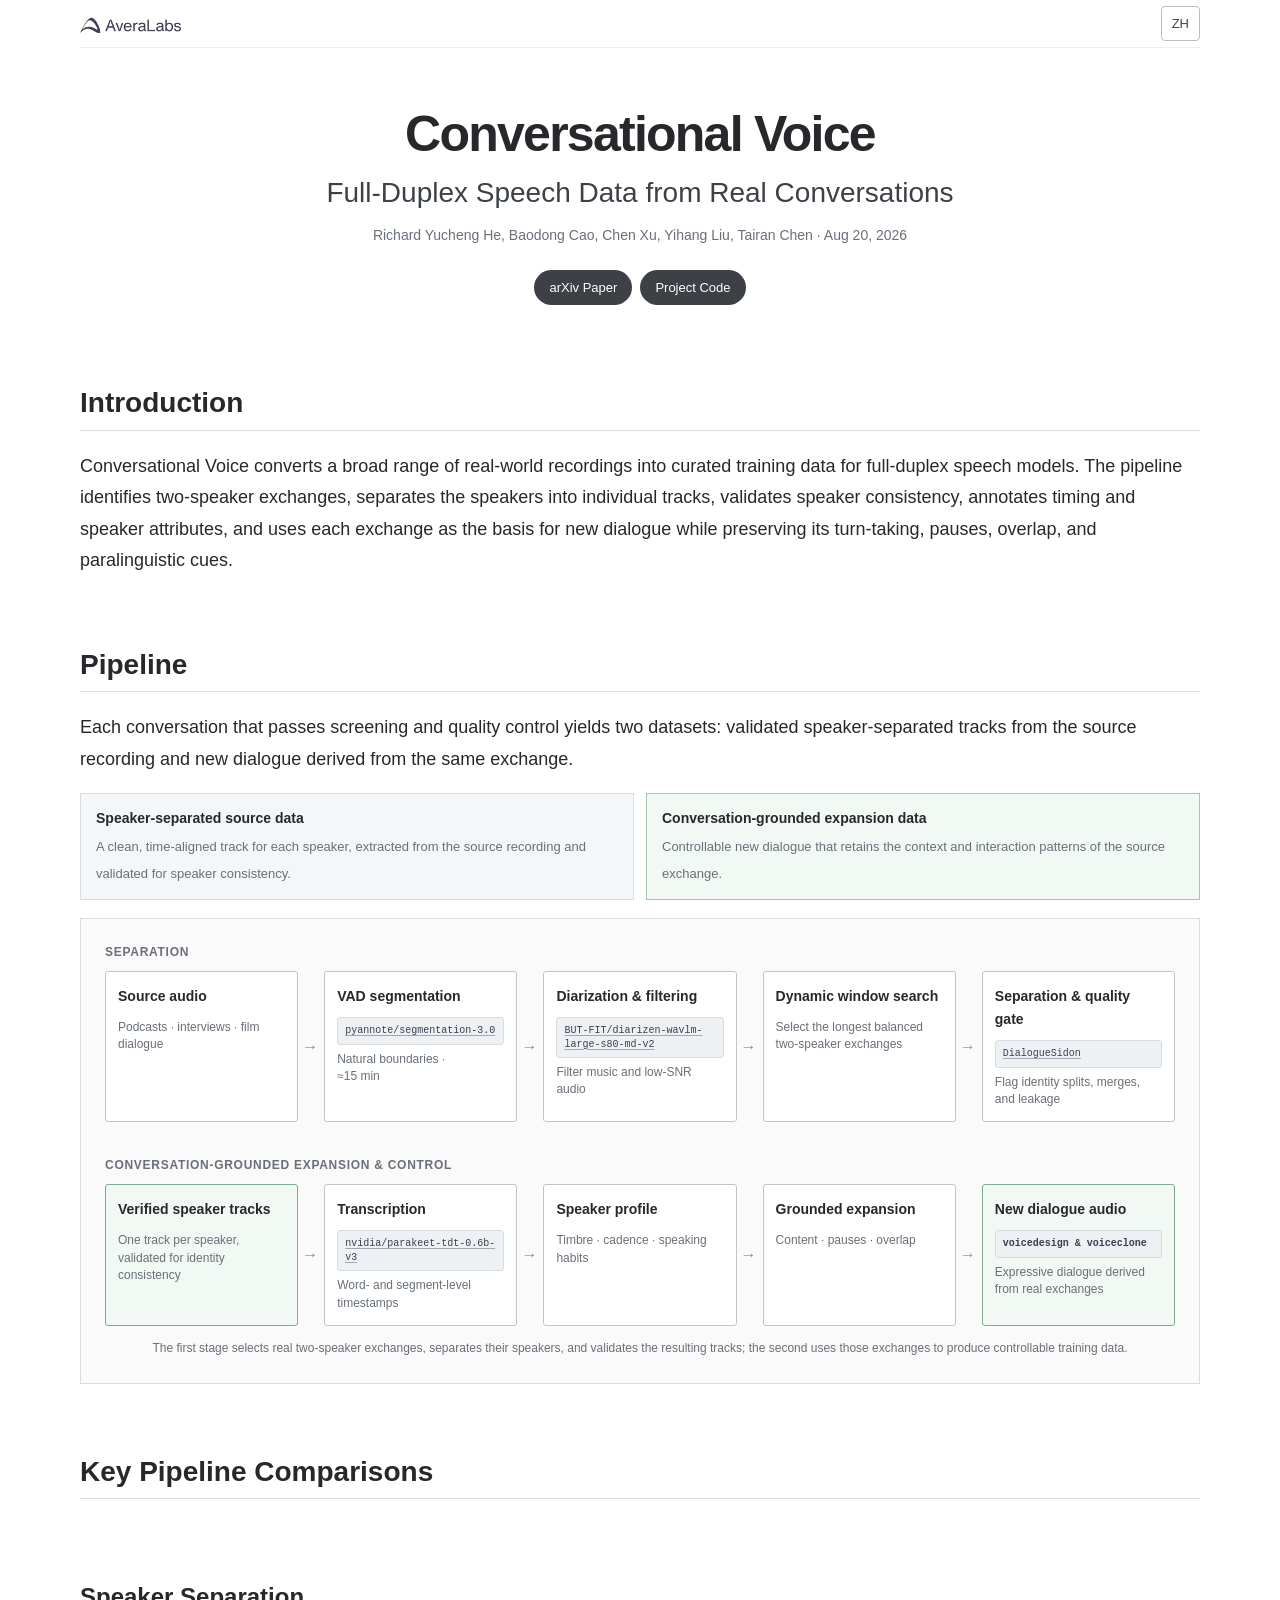
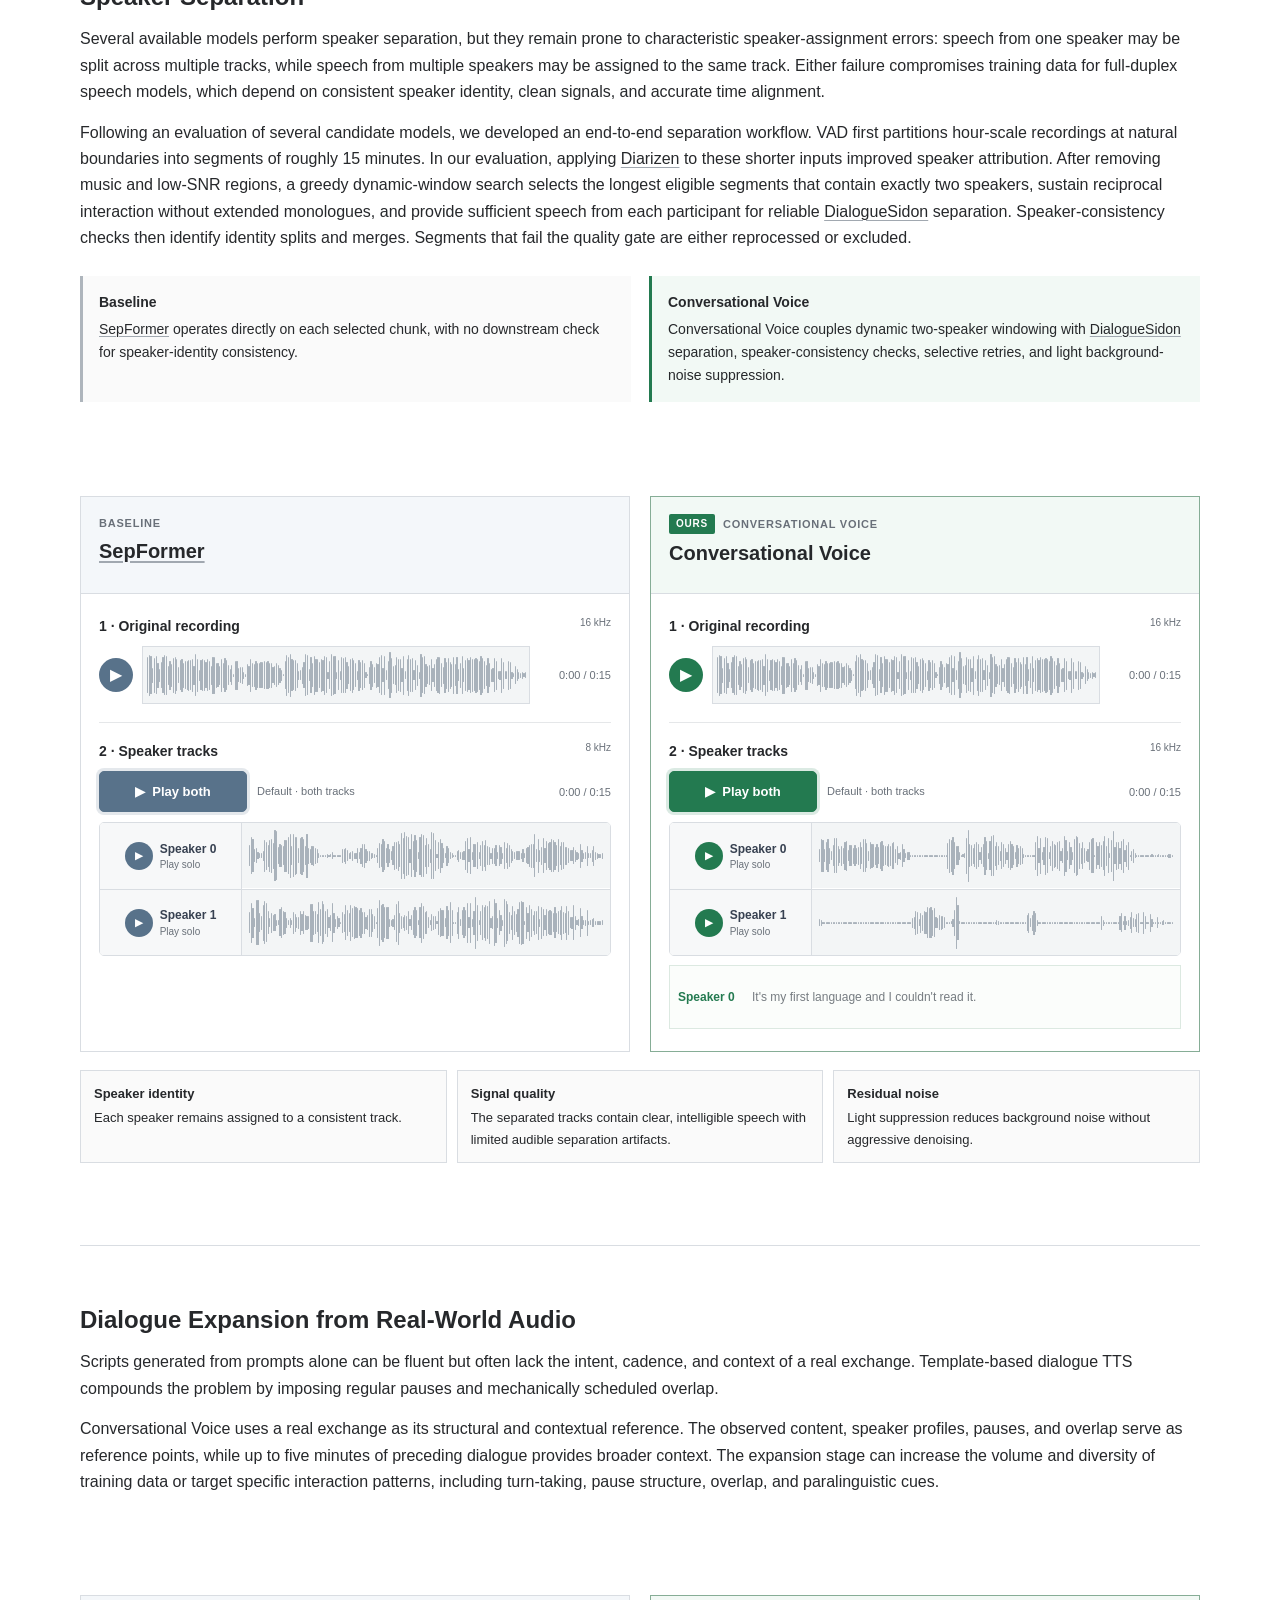
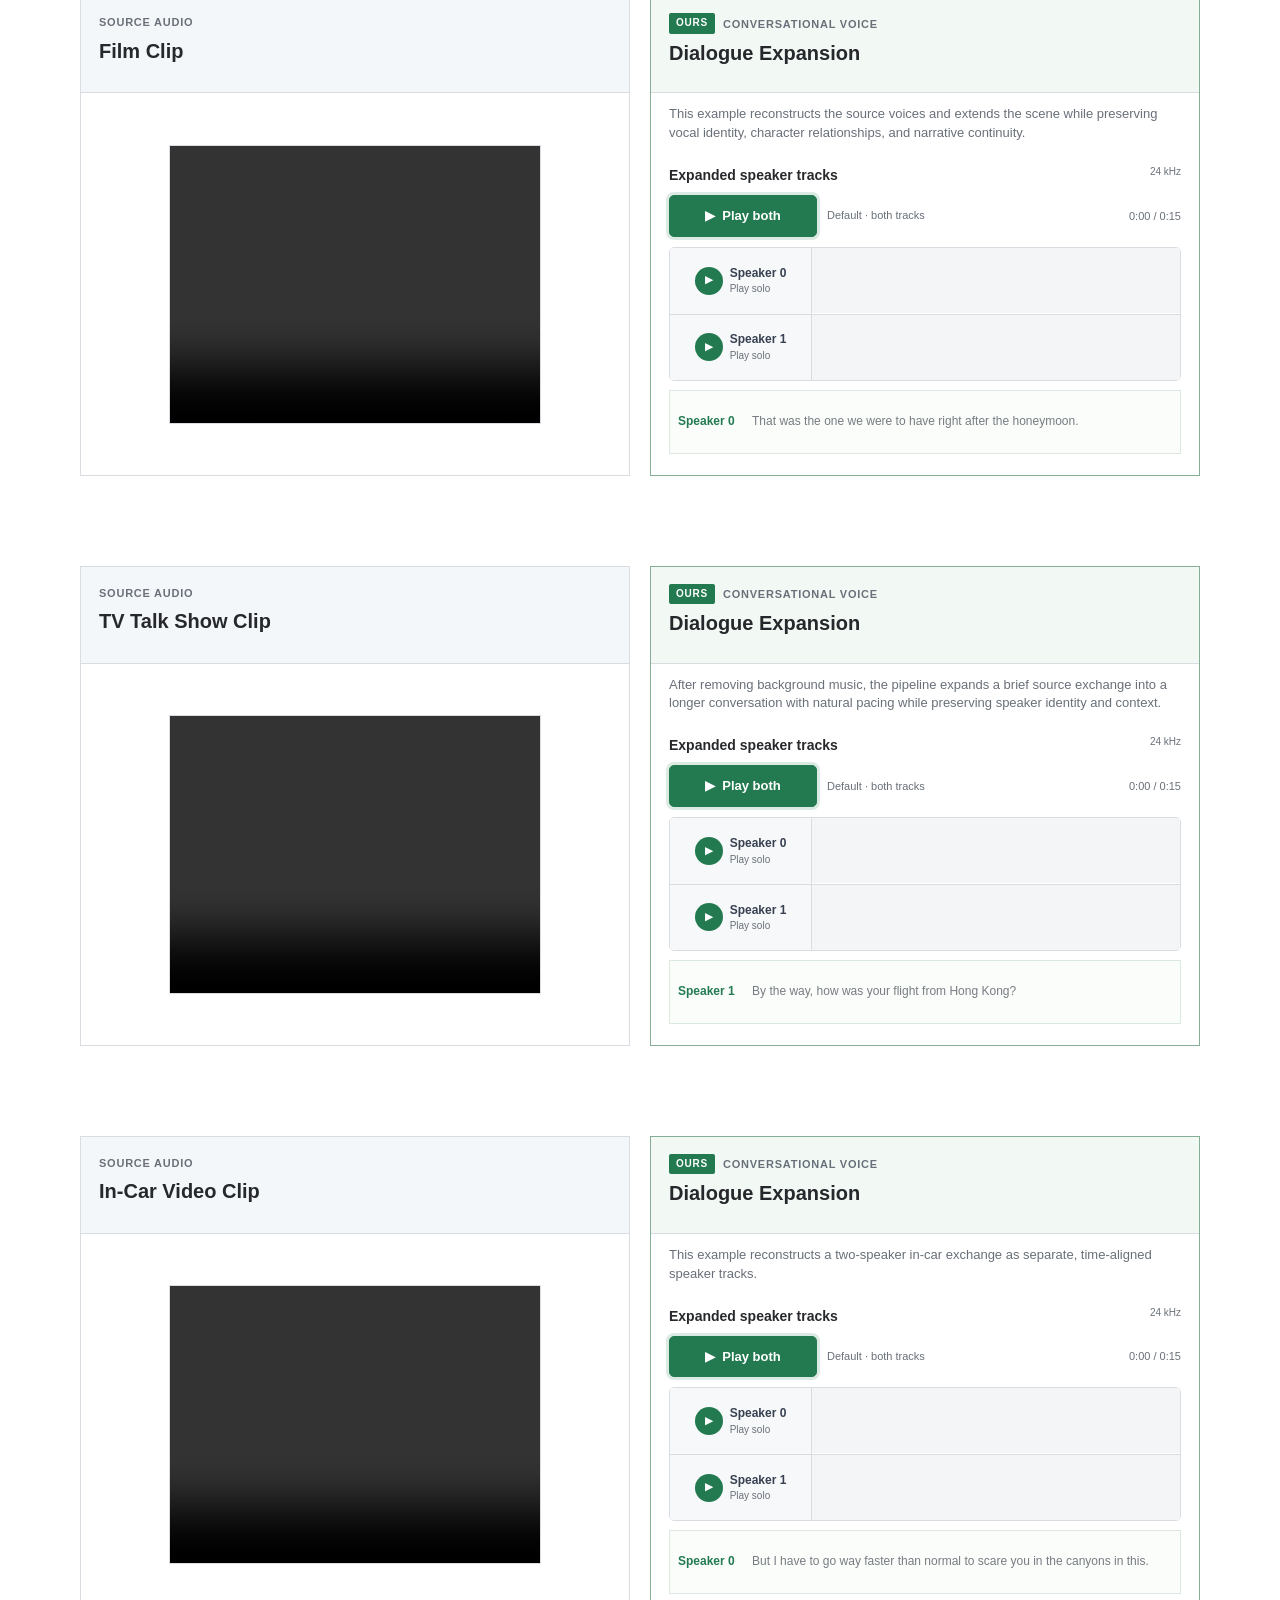
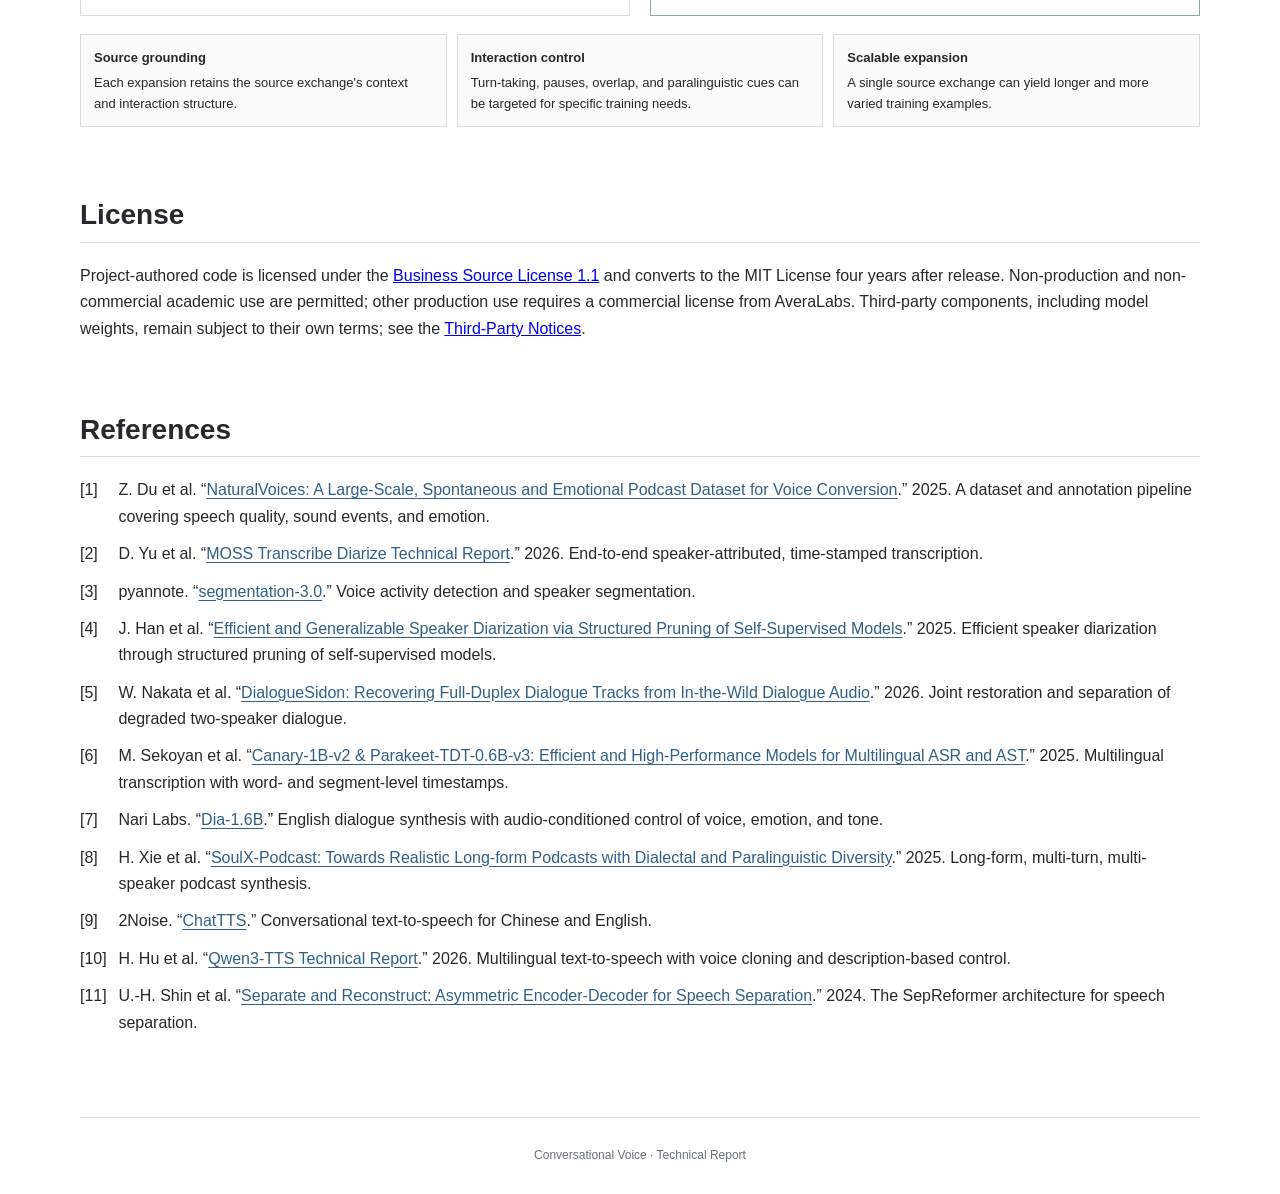
==== commit a634161d: "Update index.html" ====
--- a/index.html
+++ b/index.html
@@ -11,7 +11,7 @@
     <meta name="viewport" content="width=device-width, initial-scale=1" />
     <meta name="description" content="Conversational Voice curates speaker-separated and expanded full-duplex speech data from real conversations." />
     <title>Conversational Voice</title>
-    <link rel="stylesheet" href="assets/css/main.css?v=20260819c" />
+    <link rel="stylesheet" href="assets/css/main.css?v=20260819e" />
   </head>
   <body>
     <div class="container utility">
@@ -55,7 +55,7 @@
           <p class="lane-label"><span class="en">Conversation-grounded expansion & control</span><span class="zh">基于对话的扩展与控制</span></p>
           <div class="pipeline-lane">
             <div class="pipeline-node our-node"><strong><span class="en">Verified speaker tracks</span><span class="zh">已验证的说话人声轨</span></strong><span><span class="en">One track per speaker, validated for identity consistency</span><span class="zh">每位说话人对应一条声轨，并通过身份一致性验证</span></span></div>
-            <div class="pipeline-node"><strong><span class="en">Transcription</span><span class="zh">转写</span></strong><span><span class="en">Word- and utterance-level timestamps</span><span class="zh">词级与语句级时间戳</span></span><code class="model-name"><a class="model-link" href="https://arxiv.org/abs/2509.14128" target="_blank" rel="noopener noreferrer">nvidia/parakeet-tdt-0.6b-v3</a></code></div>
+            <div class="pipeline-node"><strong><span class="en">Transcription</span><span class="zh">转写</span></strong><span><span class="en">Word- and segment-level timestamps</span><span class="zh">词级与片段级时间戳</span></span><code class="model-name"><a class="model-link" href="https://arxiv.org/abs/2509.14128" target="_blank" rel="noopener noreferrer">nvidia/parakeet-tdt-0.6b-v3</a></code></div>
             <div class="pipeline-node"><strong><span class="en">Speaker profile</span><span class="zh">说话人画像</span></strong><span><span class="en">Timbre · cadence · speaking habits</span><span class="zh">音色 · 节奏 · 说话习惯</span></span></div>
             <div class="pipeline-node"><strong><span class="en">Grounded expansion</span><span class="zh">基于对话的扩展</span></strong><span><span class="en">Content · pauses · overlap</span><span class="zh">内容 · 停顿 · 重叠</span></span></div>
             <div class="pipeline-node our-node"><strong><span class="en">New dialogue audio</span><span class="zh">新对话音频</span></strong><span><span class="en">Expressive dialogue derived from real exchanges</span><span class="zh">基于真实对话扩展的富有表现力的新对话</span></span><code class="model-name"><b>voicedesign &amp; voiceclone</b></code></div>
@@ -274,6 +274,23 @@
         <p class="zh">项目自研代码采用 <a href="LICENSE">Business Source License 1.1</a>，发布四年后转为 MIT License。允许非生产和非商业学术使用；其他生产用途需取得 AveraLabs 的商业授权。模型权重等第三方组件仍遵循各自条款，详见<a href="THIRD_PARTY_NOTICES.md">第三方声明</a>。</p>
       </section>
 
+      <section id="references">
+        <h2><span class="en">References</span><span class="zh">参考资料</span></h2>
+        <ol class="reference-list">
+          <li class="reference-item">Z. Du et al. “<a href="https://arxiv.org/abs/2511.00256" target="_blank" rel="noopener noreferrer">NaturalVoices: A Large-Scale, Spontaneous and Emotional Podcast Dataset for Voice Conversion</a>.” 2025. <span class="en">A dataset and annotation pipeline covering speech quality, sound events, and emotion.</span><span class="zh">涵盖语音质量、声音事件与情绪的数据集及标注管线。</span></li>
+          <li class="reference-item">D. Yu et al. “<a href="https://arxiv.org/abs/2601.01554" target="_blank" rel="noopener noreferrer">MOSS Transcribe Diarize Technical Report</a>.” 2026. <span class="en">End-to-end speaker-attributed, time-stamped transcription.</span><span class="zh">端到端生成带说话人归属与时间戳的转写结果。</span></li>
+          <li class="reference-item">pyannote. “<a href="https://huggingface.co/pyannote/segmentation-3.0" target="_blank" rel="noopener noreferrer">segmentation-3.0</a>.” <span class="en">Voice activity detection and speaker segmentation.</span><span class="zh">用于语音活动检测与说话人分段。</span></li>
+          <li class="reference-item">J. Han et al. “<a href="https://arxiv.org/abs/2506.18623" target="_blank" rel="noopener noreferrer">Efficient and Generalizable Speaker Diarization via Structured Pruning of Self-Supervised Models</a>.” 2025. <span class="en">Efficient speaker diarization through structured pruning of self-supervised models.</span><span class="zh">通过结构化剪枝实现高效的说话人分段。</span></li>
+          <li class="reference-item">W. Nakata et al. “<a href="https://arxiv.org/abs/2604.09344" target="_blank" rel="noopener noreferrer">DialogueSidon: Recovering Full-Duplex Dialogue Tracks from In-the-Wild Dialogue Audio</a>.” 2026. <span class="en">Joint restoration and separation of degraded two-speaker dialogue.</span><span class="zh">联合修复并分离存在退化的双人对话。</span></li>
+          <li class="reference-item">M. Sekoyan et al. “<a href="https://arxiv.org/abs/2509.14128" target="_blank" rel="noopener noreferrer">Canary-1B-v2 &amp; Parakeet-TDT-0.6B-v3: Efficient and High-Performance Models for Multilingual ASR and AST</a>.” 2025. <span class="en">Multilingual transcription with word- and segment-level timestamps.</span><span class="zh">支持词级与片段级时间戳的多语言转写。</span></li>
+          <li class="reference-item">Nari Labs. “<a href="https://huggingface.co/nari-labs/Dia-1.6B" target="_blank" rel="noopener noreferrer">Dia-1.6B</a>.” <span class="en">English dialogue synthesis with audio-conditioned control of voice, emotion, and tone.</span><span class="zh">支持通过音频条件控制音色、情绪和语气的英文对话语音合成。</span></li>
+          <li class="reference-item">H. Xie et al. “<a href="https://arxiv.org/abs/2510.23541" target="_blank" rel="noopener noreferrer">SoulX-Podcast: Towards Realistic Long-form Podcasts with Dialectal and Paralinguistic Diversity</a>.” 2025. <span class="en">Long-form, multi-turn, multi-speaker podcast synthesis.</span><span class="zh">面向长篇、多轮、多说话人场景的播客语音合成。</span></li>
+          <li class="reference-item">2Noise. “<a href="https://github.com/2noise/ChatTTS" target="_blank" rel="noopener noreferrer">ChatTTS</a>.” <span class="en">Conversational text-to-speech for Chinese and English.</span><span class="zh">面向中文与英文对话场景的语音合成。</span></li>
+          <li class="reference-item">H. Hu et al. “<a href="https://arxiv.org/abs/2601.15621" target="_blank" rel="noopener noreferrer">Qwen3-TTS Technical Report</a>.” 2026. <span class="en">Multilingual text-to-speech with voice cloning and description-based control.</span><span class="zh">支持音色克隆与自然语言描述控制的多语言语音合成。</span></li>
+          <li class="reference-item">U.-H. Shin et al. “<a href="https://arxiv.org/abs/2406.05983" target="_blank" rel="noopener noreferrer">Separate and Reconstruct: Asymmetric Encoder-Decoder for Speech Separation</a>.” 2024. <span class="en">The SepReformer architecture for speech separation.</span><span class="zh">用于语音分离的 SepReformer 架构。</span></li>
+        </ol>
+      </section>
+
     </main>
 
 
--- a/assets/css/main.css
+++ b/assets/css/main.css
@@ -275,6 +275,26 @@
 .model-name + .model-name {
   margin-top: 4px;
 }
+.model-link {
+  color: inherit;
+  text-decoration-color: #a1a8b0;
+  text-decoration-thickness: .08em;
+  text-underline-offset: .16em;
+}
+.model-link:hover {
+  color: var(--our);
+  text-decoration-color: currentColor;
+}
+.model-link:focus-visible {
+  border-radius: 2px;
+  outline: 2px solid var(--our);
+  outline-offset: 2px;
+}
+.model-name .model-link {
+  display: block;
+  margin: -6px -7px;
+  padding: 6px 7px;
+}
 .pipeline-node.our-node {
   background: var(--our-soft);
   border-color: #7eac91;
@@ -801,6 +821,41 @@
   margin-bottom: 3px;
 }
 
+/* References */
+
+.reference-list {
+  margin: 0;
+  padding: 0;
+  list-style: none;
+  counter-reset: reference;
+}
+.reference-item {
+  position: relative;
+  margin-bottom: 11px;
+  padding-left: 2.4em;
+  counter-increment: reference;
+  font-size: var(--font-size-body);
+  line-height: 1.65;
+}
+.reference-item::before {
+  position: absolute;
+  left: 0;
+  content: "[" counter(reference) "]";
+  font-variant-numeric: tabular-nums;
+}
+.reference-item a {
+  color: #315f85;
+  text-underline-offset: .16em;
+}
+.reference-item a:hover {
+  color: var(--our);
+}
+.reference-item a:focus-visible {
+  border-radius: 2px;
+  outline: 2px solid var(--our);
+  outline-offset: 2px;
+}
+
 footer {
   padding: 28px 0;
   color: var(--muted);
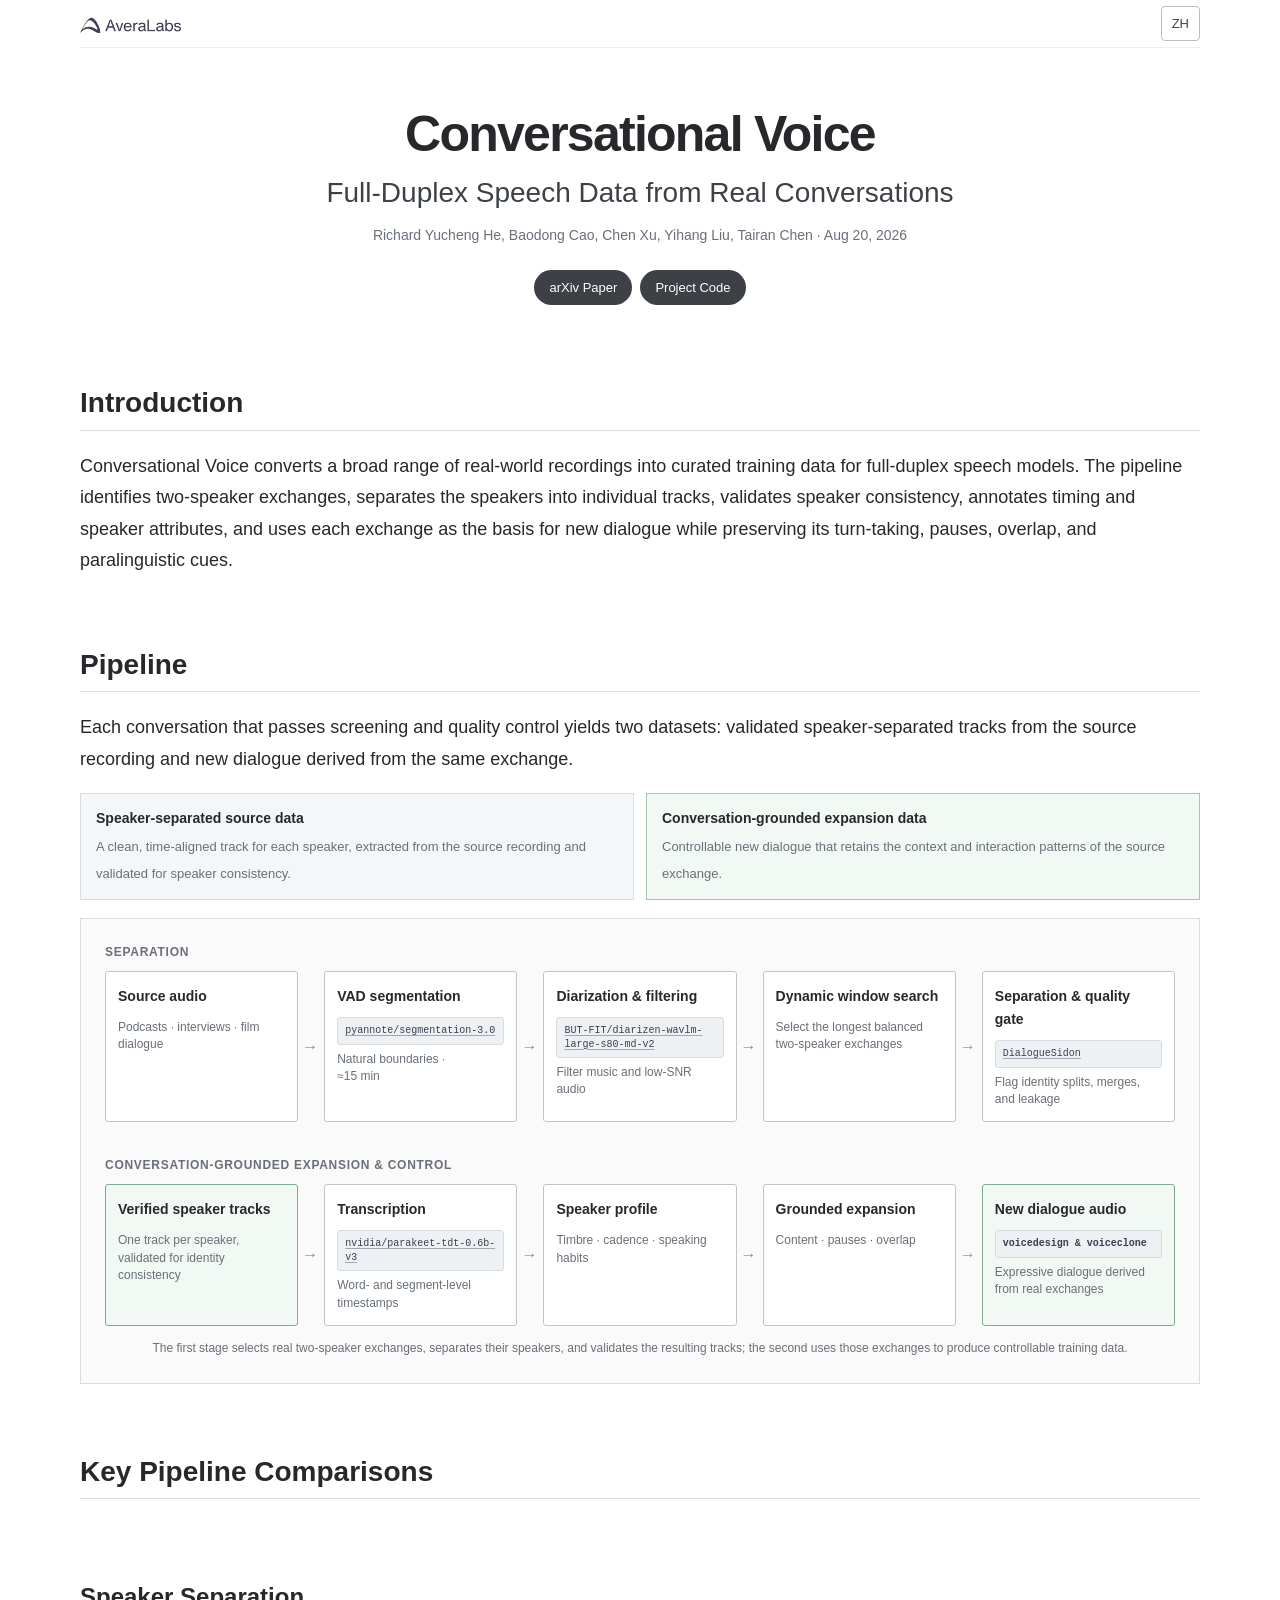
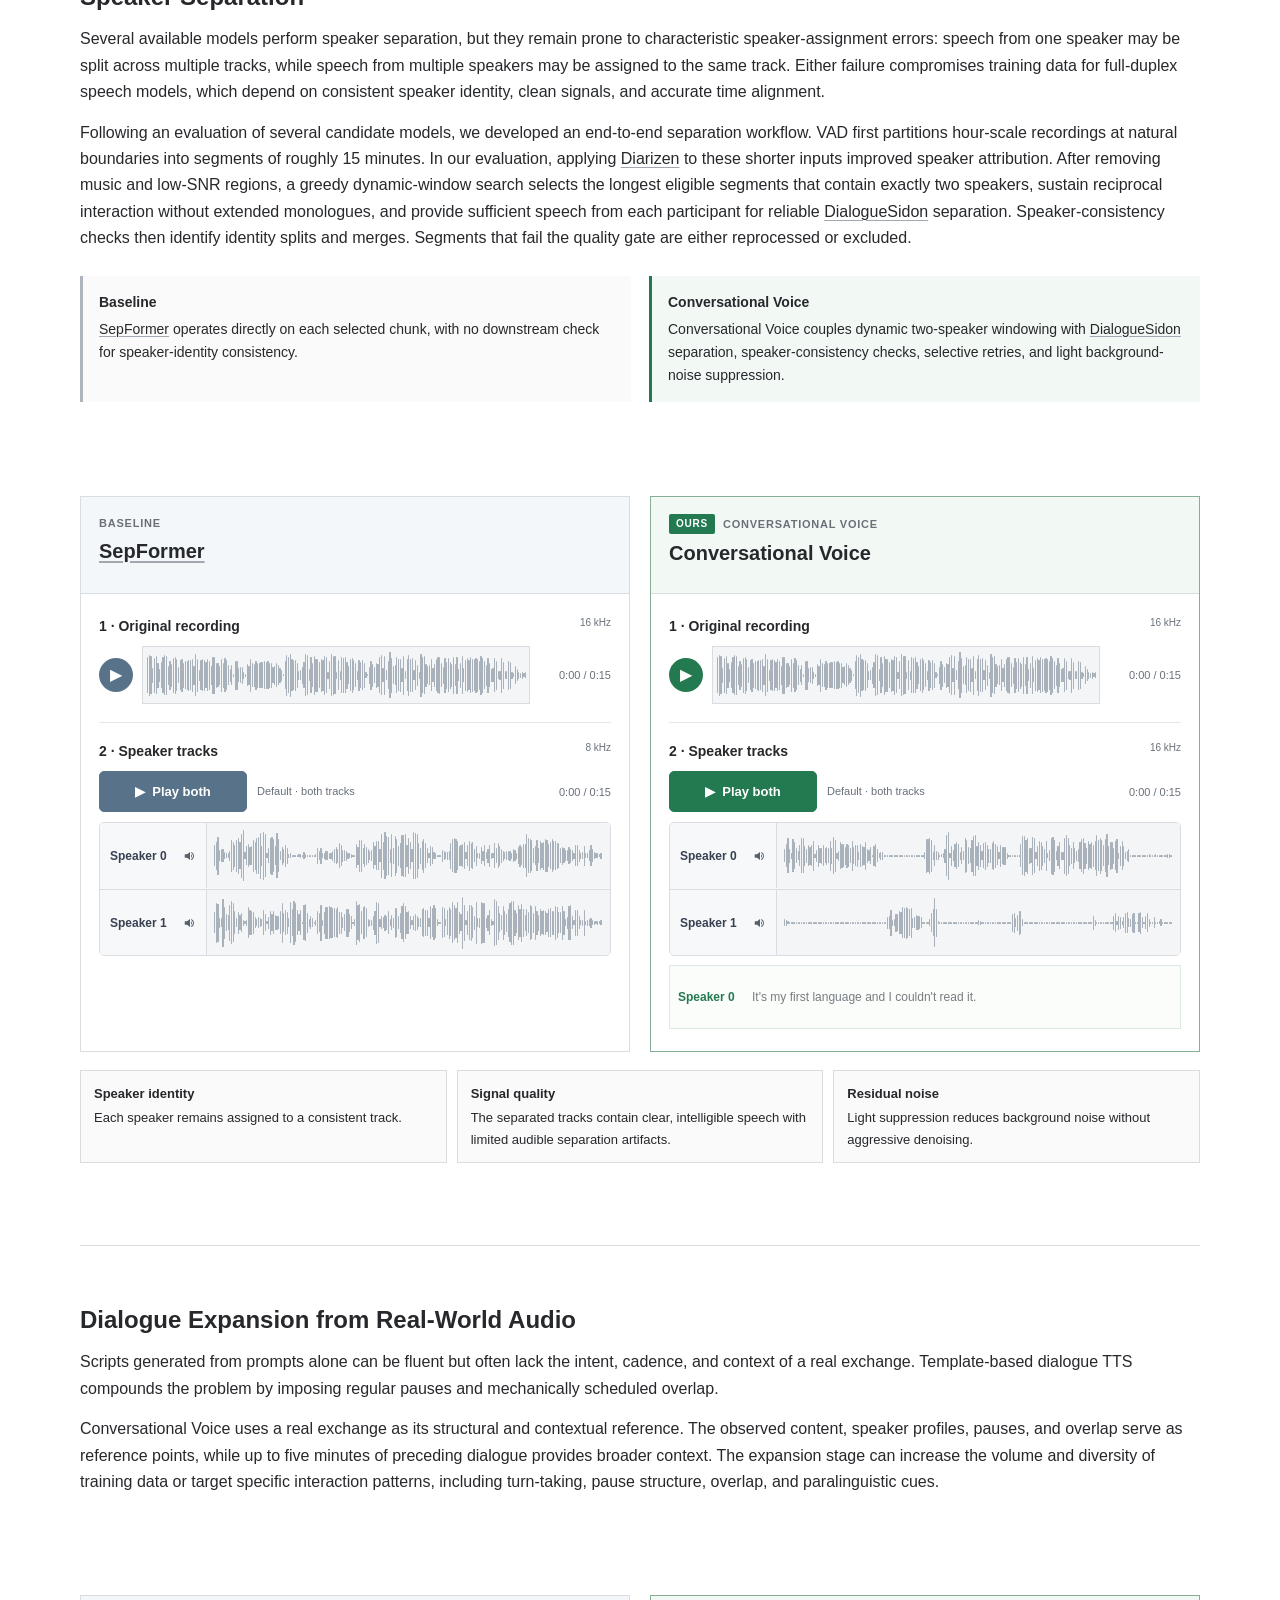
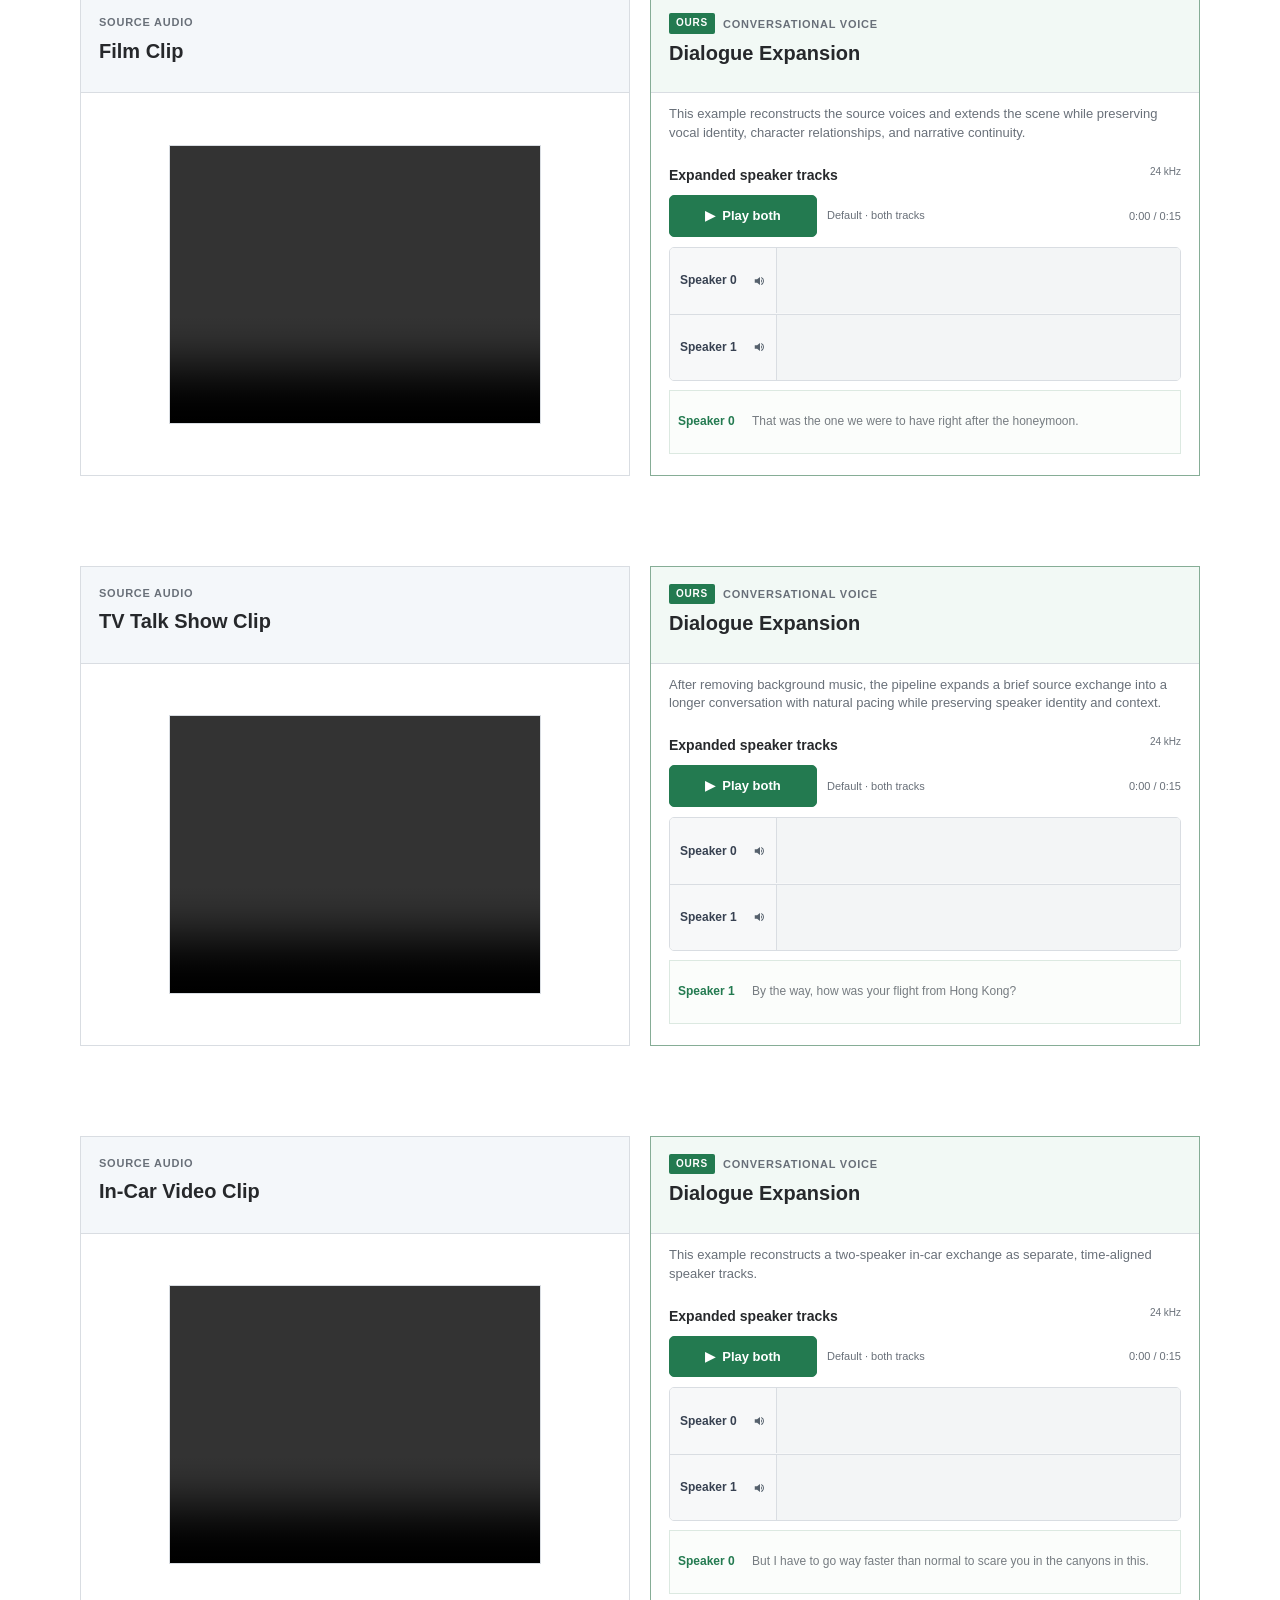
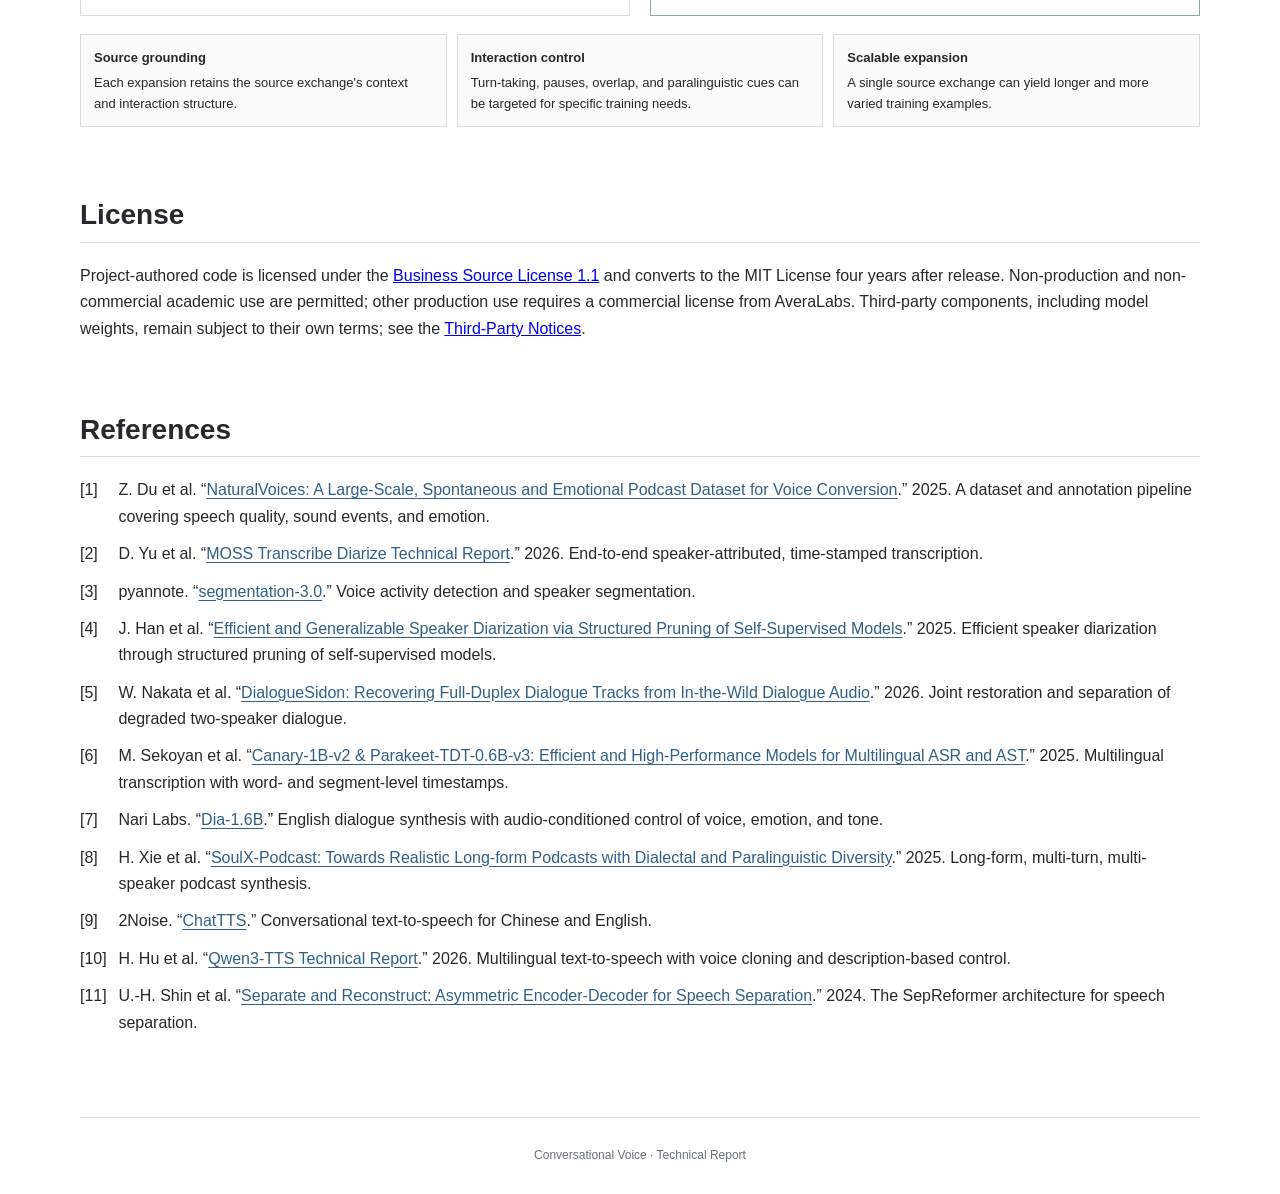
==== commit abb27d74: "mute" ====
--- a/index.html
+++ b/index.html
@@ -11,7 +11,7 @@
     <meta name="viewport" content="width=device-width, initial-scale=1" />
     <meta name="description" content="Conversational Voice curates speaker-separated and expanded full-duplex speech data from real conversations." />
     <title>Conversational Voice</title>
-    <link rel="stylesheet" href="assets/css/main.css?v=20260819e" />
+    <link rel="stylesheet" href="assets/css/main.css?v=20260819k" />
   </head>
   <body>
     <div class="container utility">
@@ -90,18 +90,17 @@
                 <div class="audio-case"><div class="audio-case-head"><h5><span class="en">1 · Original recording</span><span class="zh">1 · 原始录音</span></h5><span class="audio-format">16 kHz</span></div><div class="wave-player"><audio preload="metadata" src="assets/chunk.wav" data-en-label="SepFormer input: original recording" data-zh-label="SepFormer 输入：原始录音"></audio><div class="wave-controls"><button class="wave-play" type="button">▶</button><div class="waveform" role="slider" tabindex="0" aria-valuemin="0" aria-valuemax="100" aria-valuenow="0"></div><span class="wave-time">0:00 / 0:15</span></div></div><div class="source-path">assets/chunk.wav</div></div>
                 <div class="audio-case dual-track-case">
                   <div class="audio-case-head"><h5><span class="en">2 · Speaker tracks</span><span class="zh">2 · 说话人声轨</span></h5><span class="audio-format">8 kHz</span></div>
-                  <div class="dual-track-player" data-mode="both">
+                  <div class="dual-track-player">
                     <audio preload="metadata" data-track-audio="speaker0" src="assets/separation/separation-sepformer/s0.wav"></audio>
                     <audio preload="metadata" data-track-audio="speaker1" src="assets/separation/separation-sepformer/s1.wav"></audio>
-                    <audio preload="metadata" data-track-audio="both" src="assets/separation/separation-sepformer/seperated-and-mixed.wav"></audio>
                     <div class="dual-toolbar">
                       <button class="dual-play-both" type="button"><span class="dual-play-icon">▶</span><span class="dual-play-label">Play both</span></button>
                       <span class="dual-default-hint"><span class="en">Default · both tracks</span><span class="zh">默认 · 同时播放两条声轨</span></span>
                       <span class="dual-time">0:00 / 0:15</span>
                     </div>
                     <div class="dual-tracks">
-                      <div class="dual-track" data-track="speaker0"><button class="track-play" type="button" data-track-button="speaker0"><span class="track-play-icon">▶</span><span class="track-play-label">Speaker 0 only</span></button><div class="dual-waveform" role="slider" tabindex="0" aria-valuemin="0" aria-valuemax="100" aria-valuenow="0"></div></div>
-                      <div class="dual-track" data-track="speaker1"><button class="track-play" type="button" data-track-button="speaker1"><span class="track-play-icon">▶</span><span class="track-play-label">Speaker 1 only</span></button><div class="dual-waveform" role="slider" tabindex="0" aria-valuemin="0" aria-valuemax="100" aria-valuenow="0"></div></div>
+                      <div class="dual-track" data-track="speaker0"><span class="track-speaker-label"><span class="en">Speaker 0</span><span class="zh">说话人 0</span></span><button class="track-mute" type="button" data-track-mute="speaker0" aria-label="Mute Speaker 0" aria-pressed="false"><span class="track-mute-icon" aria-hidden="true"></span><span class="track-mute-label">Mute</span></button><div class="dual-waveform" role="slider" tabindex="0" aria-valuemin="0" aria-valuemax="100" aria-valuenow="0"></div></div>
+                      <div class="dual-track" data-track="speaker1"><span class="track-speaker-label"><span class="en">Speaker 1</span><span class="zh">说话人 1</span></span><button class="track-mute" type="button" data-track-mute="speaker1" aria-label="Mute Speaker 1" aria-pressed="false"><span class="track-mute-icon" aria-hidden="true"></span><span class="track-mute-label">Mute</span></button><div class="dual-waveform" role="slider" tabindex="0" aria-valuemin="0" aria-valuemax="100" aria-valuenow="0"></div></div>
                     </div>
                   </div>
                 </div>
@@ -118,18 +117,17 @@
                 <div class="audio-case"><div class="audio-case-head"><h5><span class="en">1 · Original recording</span><span class="zh">1 · 原始录音</span></h5><span class="audio-format">16 kHz</span></div><div class="wave-player"><audio preload="metadata" src="assets/chunk.wav" data-en-label="Conversational Voice input: original recording" data-zh-label="Conversational Voice 输入：原始录音"></audio><div class="wave-controls"><button class="wave-play" type="button">▶</button><div class="waveform" role="slider" tabindex="0" aria-valuemin="0" aria-valuemax="100" aria-valuenow="0"></div><span class="wave-time">0:00 / 0:15</span></div></div><div class="source-path">assets/chunk.wav</div></div>
                 <div class="audio-case dual-track-case">
                   <div class="audio-case-head"><h5><span class="en">2 · Speaker tracks</span><span class="zh">2 · 说话人声轨</span></h5><span class="audio-format">16 kHz</span></div>
-                  <div class="dual-track-player" data-mode="both" data-caption-source="separation">
+                  <div class="dual-track-player" data-caption-source="separation">
                     <audio preload="metadata" data-track-audio="speaker0" src="assets/separation/separation-sidon-our/s0.wav"></audio>
                     <audio preload="metadata" data-track-audio="speaker1" src="assets/separation/separation-sidon-our/s1.wav"></audio>
-                    <audio preload="metadata" data-track-audio="both" src="assets/separation/separation-sidon-our/seperated-and-mixed.wav"></audio>
                     <div class="dual-toolbar">
                       <button class="dual-play-both" type="button"><span class="dual-play-icon">▶</span><span class="dual-play-label">Play both</span></button>
                       <span class="dual-default-hint"><span class="en">Default · both tracks</span><span class="zh">默认 · 同时播放两条声轨</span></span>
                       <span class="dual-time">0:00 / 0:15</span>
                     </div>
                     <div class="dual-tracks">
-                      <div class="dual-track" data-track="speaker0"><button class="track-play" type="button" data-track-button="speaker0"><span class="track-play-icon">▶</span><span class="track-play-label">Speaker 0 only</span></button><div class="dual-waveform" role="slider" tabindex="0" aria-valuemin="0" aria-valuemax="100" aria-valuenow="0"></div></div>
-                      <div class="dual-track" data-track="speaker1"><button class="track-play" type="button" data-track-button="speaker1"><span class="track-play-icon">▶</span><span class="track-play-label">Speaker 1 only</span></button><div class="dual-waveform" role="slider" tabindex="0" aria-valuemin="0" aria-valuemax="100" aria-valuenow="0"></div></div>
+                      <div class="dual-track" data-track="speaker0"><span class="track-speaker-label"><span class="en">Speaker 0</span><span class="zh">说话人 0</span></span><button class="track-mute" type="button" data-track-mute="speaker0" aria-label="Mute Speaker 0" aria-pressed="false"><span class="track-mute-icon" aria-hidden="true"></span><span class="track-mute-label">Mute</span></button><div class="dual-waveform" role="slider" tabindex="0" aria-valuemin="0" aria-valuemax="100" aria-valuenow="0"></div></div>
+                      <div class="dual-track" data-track="speaker1"><span class="track-speaker-label"><span class="en">Speaker 1</span><span class="zh">说话人 1</span></span><button class="track-mute" type="button" data-track-mute="speaker1" aria-label="Mute Speaker 1" aria-pressed="false"><span class="track-mute-icon" aria-hidden="true"></span><span class="track-mute-label">Mute</span></button><div class="dual-waveform" role="slider" tabindex="0" aria-valuemin="0" aria-valuemax="100" aria-valuenow="0"></div></div>
                     </div>
                     <div class="live-caption dual-caption" aria-live="off"></div>
                   </div>
@@ -169,18 +167,17 @@
               <div class="audio-list">
                 <div class="audio-case dual-track-case">
                   <div class="audio-case-head"><h5><span class="en">Expanded speaker tracks</span><span class="zh">扩展后的说话人声轨</span></h5><span class="audio-format">24 kHz</span></div>
-                  <div class="dual-track-player" data-mode="both" data-caption-source="regeneration" data-caption-prefix="regen" data-reconstruction-end="24.3" data-transcript-url="assets/regeneration/old-movie/transcript.json?v=20260811a" data-alignment-url="assets/regeneration/old-movie/word-alignment.json?v=20260811a">
+                  <div class="dual-track-player" data-caption-source="regeneration" data-caption-prefix="regen" data-reconstruction-end="24.3" data-transcript-url="assets/regeneration/old-movie/transcript.json?v=20260811a" data-alignment-url="assets/regeneration/old-movie/word-alignment.json?v=20260811a">
                     <audio preload="metadata" data-track-audio="speaker0" src="assets/regeneration/old-movie/speaker-0.wav?v=20260811a"></audio>
                     <audio preload="metadata" data-track-audio="speaker1" src="assets/regeneration/old-movie/speaker-1.wav?v=20260811a"></audio>
-                    <audio preload="metadata" data-track-audio="both" src="assets/regeneration/old-movie/combined.wav?v=20260811a"></audio>
                     <div class="dual-toolbar">
                       <button class="dual-play-both" type="button"><span class="dual-play-icon">▶</span><span class="dual-play-label">Play both</span></button>
                       <span class="dual-default-hint"><span class="en">Default · both tracks</span><span class="zh">默认 · 同时播放两条声轨</span></span>
                       <span class="dual-time">0:00 / 0:19</span>
                     </div>
                     <div class="dual-tracks">
-                      <div class="dual-track" data-track="speaker0"><button class="track-play" type="button" data-track-button="speaker0"><span class="track-play-icon">▶</span><span class="track-play-label">Speaker 0 only</span></button><div class="dual-waveform" role="slider" tabindex="0" aria-valuemin="0" aria-valuemax="100" aria-valuenow="0"></div></div>
-                      <div class="dual-track" data-track="speaker1"><button class="track-play" type="button" data-track-button="speaker1"><span class="track-play-icon">▶</span><span class="track-play-label">Speaker 1 only</span></button><div class="dual-waveform" role="slider" tabindex="0" aria-valuemin="0" aria-valuemax="100" aria-valuenow="0"></div></div>
+                      <div class="dual-track" data-track="speaker0"><span class="track-speaker-label"><span class="en">Speaker 0</span><span class="zh">说话人 0</span></span><button class="track-mute" type="button" data-track-mute="speaker0" aria-label="Mute Speaker 0" aria-pressed="false"><span class="track-mute-icon" aria-hidden="true"></span><span class="track-mute-label">Mute</span></button><div class="dual-waveform" role="slider" tabindex="0" aria-valuemin="0" aria-valuemax="100" aria-valuenow="0"></div></div>
+                      <div class="dual-track" data-track="speaker1"><span class="track-speaker-label"><span class="en">Speaker 1</span><span class="zh">说话人 1</span></span><button class="track-mute" type="button" data-track-mute="speaker1" aria-label="Mute Speaker 1" aria-pressed="false"><span class="track-mute-icon" aria-hidden="true"></span><span class="track-mute-label">Mute</span></button><div class="dual-waveform" role="slider" tabindex="0" aria-valuemin="0" aria-valuemax="100" aria-valuenow="0"></div></div>
                     </div>
                     <div class="live-caption dual-caption" aria-live="off"></div>
                   </div>
@@ -205,18 +202,17 @@
               <div class="audio-list">
                 <div class="audio-case dual-track-case">
                   <div class="audio-case-head"><h5><span class="en">Expanded speaker tracks</span><span class="zh">扩展后的说话人声轨</span></h5><span class="audio-format">24 kHz</span></div>
-                  <div class="dual-track-player" data-mode="both" data-caption-source="regeneration" data-caption-prefix="regen-our-1" data-reconstruction-end="18.3" data-transcript-url="assets/regeneration/tv-talk-show/transcript.json?v=20260811b" data-alignment-url="assets/regeneration/tv-talk-show/word-alignment.json?v=20260811b">
+                  <div class="dual-track-player" data-caption-source="regeneration" data-caption-prefix="regen-our-1" data-reconstruction-end="18.3" data-transcript-url="assets/regeneration/tv-talk-show/transcript.json?v=20260811b" data-alignment-url="assets/regeneration/tv-talk-show/word-alignment.json?v=20260811b">
                     <audio preload="metadata" data-track-audio="speaker0" src="assets/regeneration/tv-talk-show/speaker-0.wav?v=20260811b"></audio>
                     <audio preload="metadata" data-track-audio="speaker1" src="assets/regeneration/tv-talk-show/speaker-1.wav?v=20260811b"></audio>
-                    <audio preload="metadata" data-track-audio="both" src="assets/regeneration/tv-talk-show/combined.wav?v=20260811b"></audio>
                     <div class="dual-toolbar">
                       <button class="dual-play-both" type="button"><span class="dual-play-icon">▶</span><span class="dual-play-label">Play both</span></button>
                       <span class="dual-default-hint"><span class="en">Default · both tracks</span><span class="zh">默认 · 同时播放两条声轨</span></span>
                       <span class="dual-time">0:00 / 2:20</span>
                     </div>
                     <div class="dual-tracks">
-                      <div class="dual-track" data-track="speaker0"><button class="track-play" type="button" data-track-button="speaker0"><span class="track-play-icon">▶</span><span class="track-play-label">Speaker 0 only</span></button><div class="dual-waveform" role="slider" tabindex="0" aria-valuemin="0" aria-valuemax="100" aria-valuenow="0"></div></div>
-                      <div class="dual-track" data-track="speaker1"><button class="track-play" type="button" data-track-button="speaker1"><span class="track-play-icon">▶</span><span class="track-play-label">Speaker 1 only</span></button><div class="dual-waveform" role="slider" tabindex="0" aria-valuemin="0" aria-valuemax="100" aria-valuenow="0"></div></div>
+                      <div class="dual-track" data-track="speaker0"><span class="track-speaker-label"><span class="en">Speaker 0</span><span class="zh">说话人 0</span></span><button class="track-mute" type="button" data-track-mute="speaker0" aria-label="Mute Speaker 0" aria-pressed="false"><span class="track-mute-icon" aria-hidden="true"></span><span class="track-mute-label">Mute</span></button><div class="dual-waveform" role="slider" tabindex="0" aria-valuemin="0" aria-valuemax="100" aria-valuenow="0"></div></div>
+                      <div class="dual-track" data-track="speaker1"><span class="track-speaker-label"><span class="en">Speaker 1</span><span class="zh">说话人 1</span></span><button class="track-mute" type="button" data-track-mute="speaker1" aria-label="Mute Speaker 1" aria-pressed="false"><span class="track-mute-icon" aria-hidden="true"></span><span class="track-mute-label">Mute</span></button><div class="dual-waveform" role="slider" tabindex="0" aria-valuemin="0" aria-valuemax="100" aria-valuenow="0"></div></div>
                     </div>
                     <div class="live-caption dual-caption" aria-live="off"></div>
                   </div>
@@ -241,18 +237,17 @@
               <div class="audio-list">
                 <div class="audio-case dual-track-case">
                   <div class="audio-case-head"><h5><span class="en">Expanded speaker tracks</span><span class="zh">扩展后的说话人声轨</span></h5><span class="audio-format">24 kHz</span></div>
-                  <div class="dual-track-player" data-mode="both" data-caption-source="regeneration" data-caption-prefix="regen-car" data-reconstruction-end="32.725" data-transcript-url="assets/regeneration/youtube-car-video/transcript.json?v=20260813a" data-alignment-url="assets/regeneration/youtube-car-video/word-alignment.json?v=20260813a">
+                  <div class="dual-track-player" data-caption-source="regeneration" data-caption-prefix="regen-car" data-reconstruction-end="32.725" data-transcript-url="assets/regeneration/youtube-car-video/transcript.json?v=20260813a" data-alignment-url="assets/regeneration/youtube-car-video/word-alignment.json?v=20260813a">
                     <audio preload="metadata" data-track-audio="speaker0" src="assets/regeneration/youtube-car-video/speaker-0.wav?v=20260813b"></audio>
                     <audio preload="metadata" data-track-audio="speaker1" src="assets/regeneration/youtube-car-video/speaker-1.wav?v=20260813b"></audio>
-                    <audio preload="metadata" data-track-audio="both" src="assets/regeneration/youtube-car-video/combined.wav?v=20260813b"></audio>
                     <div class="dual-toolbar">
                       <button class="dual-play-both" type="button"><span class="dual-play-icon">▶</span><span class="dual-play-label">Play both</span></button>
                       <span class="dual-default-hint"><span class="en">Default · both tracks</span><span class="zh">默认 · 同时播放两条声轨</span></span>
                       <span class="dual-time">0:00 / 2:17</span>
                     </div>
                     <div class="dual-tracks">
-                      <div class="dual-track" data-track="speaker0"><button class="track-play" type="button" data-track-button="speaker0"><span class="track-play-icon">▶</span><span class="track-play-label">Speaker 0 only</span></button><div class="dual-waveform" role="slider" tabindex="0" aria-valuemin="0" aria-valuemax="100" aria-valuenow="0"></div></div>
-                      <div class="dual-track" data-track="speaker1"><button class="track-play" type="button" data-track-button="speaker1"><span class="track-play-icon">▶</span><span class="track-play-label">Speaker 1 only</span></button><div class="dual-waveform" role="slider" tabindex="0" aria-valuemin="0" aria-valuemax="100" aria-valuenow="0"></div></div>
+                      <div class="dual-track" data-track="speaker0"><span class="track-speaker-label"><span class="en">Speaker 0</span><span class="zh">说话人 0</span></span><button class="track-mute" type="button" data-track-mute="speaker0" aria-label="Mute Speaker 0" aria-pressed="false"><span class="track-mute-icon" aria-hidden="true"></span><span class="track-mute-label">Mute</span></button><div class="dual-waveform" role="slider" tabindex="0" aria-valuemin="0" aria-valuemax="100" aria-valuenow="0"></div></div>
+                      <div class="dual-track" data-track="speaker1"><span class="track-speaker-label"><span class="en">Speaker 1</span><span class="zh">说话人 1</span></span><button class="track-mute" type="button" data-track-mute="speaker1" aria-label="Mute Speaker 1" aria-pressed="false"><span class="track-mute-icon" aria-hidden="true"></span><span class="track-mute-label">Mute</span></button><div class="dual-waveform" role="slider" tabindex="0" aria-valuemin="0" aria-valuemax="100" aria-valuenow="0"></div></div>
                     </div>
                     <div class="live-caption dual-caption" aria-live="off"></div>
                   </div>
@@ -306,6 +301,6 @@
 
     <script id="transcript-data" type="application/json">{"0":[{"s":0.0,"e":1.76,"text":"It's my first language and I couldn't read it."},{"s":1.84,"e":4.32,"text":"That's when I was like, I need to go back in touch."},{"s":5.12,"e":8.8,"text":"Yeah, I, I have to give it to my dad to translate it for me."},{"s":9.04,"e":11.76,"text":"And my dad's reading my childhood diary just laughing."},{"s":11.84,"e":14.0,"text":"Like, haha, haha"}],"1":[{"s":3.685,"e":5.445,"text":"and get somebody to read it to you."},{"s":5.685,"e":5.925,"text":"Yeah."},{"s":8.689,"e":9.409,"text":"It's you."}]}</script>
 
-    <script src="assets/js/main.js?v=20260818a"></script>
+    <script src="assets/js/main.js?v=20260819e"></script>
   </body>
 </html>
--- a/assets/css/main.css
+++ b/assets/css/main.css
@@ -571,7 +571,7 @@
   margin-bottom: 10px;
 }
 .dual-play-both,
-.track-play {
+.track-mute {
   display: inline-flex;
   align-items: center;
   justify-content: center;
@@ -617,76 +617,85 @@
 }
 .dual-track {
   display: grid;
-  grid-template-columns: 142px minmax(0, 1fr);
+  grid-template-columns: 74px 32px minmax(0, 1fr);
   align-items: stretch;
   min-height: 66px;
-  background: var(--surface);
+  background: #f7f8f9;
 }
 .dual-track + .dual-track {
   border-top: 1px solid var(--border);
 }
-.track-play {
-  width: 100%;
-  padding: 9px 10px;
+.track-speaker-label {
+  width: auto;
+  display: flex;
+  align-items: center;
+  padding: 9px 0 9px 10px;
   color: #374151;
-  background: #f7f8f9;
-  border: 0;
-  border-right: 1px solid var(--border);
-  border-radius: 0;
   font-size: var(--font-size-caption);
-  text-align: left;
-}
-.track-play:hover {
-  background: #eef2f5;
-}
-.track-play.is-active {
-  color: #283b4c;
-  background: #edf2f6;
-}
-.method-panel.our .track-play.is-active {
-  color: #185c3b;
-  background: #edf7f1;
-}
-.track-play-icon {
-  width: 28px;
-  height: 28px;
-  flex: 0 0 28px;
-  display: inline-flex;
-  align-items: center;
-  justify-content: center;
-  color: var(--on-accent);
-  background: var(--baseline);
-  border-radius: 50%;
-  font-size: var(--font-size-xs);
-  text-align: center;
-}
-.method-panel.our .track-play-icon {
-  background: var(--our);
-}
-.track-play-label {
-  min-width: 0;
-  display: flex;
-  flex-direction: column;
   font-weight: 750;
   line-height: 1.2;
   white-space: nowrap;
 }
-.track-play-label::after {
-  content: "Play solo";
-  margin-top: 3px;
-  color: var(--muted);
-  font-size: var(--font-size-xs);
-  font-weight: 500;
-}
-.track-play.is-active .track-play-label::after {
-  content: "Playing solo";
-  color: currentColor;
-}
-html[lang="zh-CN"] .track-play-label::after {
-  content: "单独播放";
-}
-html[lang="zh-CN"] .track-play.is-active .track-play-label::after {
-  content: "正在单独播放";
+.track-mute {
+  width: 34px;
+  height: 34px;
+  align-self: center;
+  justify-self: center;
+  padding: 0;
+  color: #56616d;
+  background: transparent;
+  border: 0;
+  border-radius: 50%;
+  box-shadow: none;
+  transition: color 120ms ease, background-color 120ms ease;
+}
+.track-mute:hover {
+  color: var(--baseline);
+  background: rgb(88 114 138 / 10%);
+}
+.method-panel.our .track-mute:hover {
+  color: var(--our);
+  background: rgb(35 122 80 / 10%);
+}
+.track-mute:focus-visible {
+  color: var(--baseline);
+  background: rgb(88 114 138 / 14%);
+  outline: 0;
+}
+.method-panel.our .track-mute:focus-visible {
+  color: var(--our);
+  background: rgb(35 122 80 / 14%);
+}
+.track-mute.is-active {
+  color: #a33f36;
+  background: rgb(163 63 54 / 9%);
+}
+.method-panel.our .track-mute.is-active {
+  color: #a33f36;
+  background: rgb(163 63 54 / 9%);
+}
+.track-mute-icon {
+  width: 14px;
+  height: 14px;
+  flex: 0 0 14px;
+  background: currentColor;
+  -webkit-mask: url("data:image/svg+xml,%3Csvg xmlns='http://www.w3.org/2000/svg' viewBox='0 0 24 24'%3E%3Cpath d='M3 9v6h4l5 4V5L7 9H3zm11 0v6a3.5 3.5 0 0 0 0-6zm0-4v2a5.5 5.5 0 0 1 0 10v2a7.5 7.5 0 0 0 0-14z'/%3E%3C/svg%3E") center / contain no-repeat;
+  mask: url("data:image/svg+xml,%3Csvg xmlns='http://www.w3.org/2000/svg' viewBox='0 0 24 24'%3E%3Cpath d='M3 9v6h4l5 4V5L7 9H3zm11 0v6a3.5 3.5 0 0 0 0-6zm0-4v2a5.5 5.5 0 0 1 0 10v2a7.5 7.5 0 0 0 0-14z'/%3E%3C/svg%3E") center / contain no-repeat;
+}
+.track-mute.is-active .track-mute-icon {
+  -webkit-mask-image: url("data:image/svg+xml,%3Csvg xmlns='http://www.w3.org/2000/svg' viewBox='0 0 24 24'%3E%3Cpath d='M3 9v6h4l5 4V5L7 9H3zm11.3 1.1 2 1.9-2 1.9 1.4 1.5 2-2 2 2 1.4-1.5-2-1.9 2-1.9-1.4-1.5-2 2-2-2z'/%3E%3C/svg%3E");
+  mask-image: url("data:image/svg+xml,%3Csvg xmlns='http://www.w3.org/2000/svg' viewBox='0 0 24 24'%3E%3Cpath d='M3 9v6h4l5 4V5L7 9H3zm11.3 1.1 2 1.9-2 1.9 1.4 1.5 2-2 2 2 1.4-1.5-2-1.9 2-1.9-1.4-1.5-2 2-2-2z'/%3E%3C/svg%3E");
+}
+.track-mute-label {
+  position: absolute;
+  width: 1px;
+  height: 1px;
+  padding: 0;
+  margin: -1px;
+  overflow: hidden;
+  clip: rect(0, 0, 0, 0);
+  white-space: nowrap;
+  border: 0;
 }
 .dual-waveform {
   height: 65px;
@@ -697,7 +706,9 @@
   padding: 6px 7px;
   overflow: hidden;
   background: #f3f5f6;
+  border-left: 1px solid var(--border);
   cursor: pointer;
+  transition: opacity 120ms ease, background-color 120ms ease;
 }
 .dual-waveform:hover {
   background: #edf1f3;
@@ -740,9 +751,8 @@
   opacity: 1;
   transform: translateY(0);
 }
-.dual-track-player[data-mode="speaker0"] .dual-track[data-track="speaker1"],
-.dual-track-player[data-mode="speaker1"] .dual-track[data-track="speaker0"] {
-  opacity: .56;
+.dual-track.is-muted .dual-waveform {
+  opacity: .46;
 }
 .dual-caption {
   width: 100%;
@@ -918,16 +928,15 @@
     margin-left: 0;
   }
   .dual-track {
-    grid-template-columns: 122px minmax(0, 1fr);
-  }
-  .track-play {
-    padding-inline: 8px;
+    grid-template-columns: 68px 32px minmax(0, 1fr);
+  }
+  .track-speaker-label {
+    padding-inline: 7px 0;
     font-size: var(--font-size-sm);
   }
-  .track-play-icon {
-    width: 26px;
-    height: 26px;
-    flex-basis: 26px;
+  .track-mute {
+    width: 30px;
+    height: 30px;
   }
   .dual-caption {
     width: 100%;
